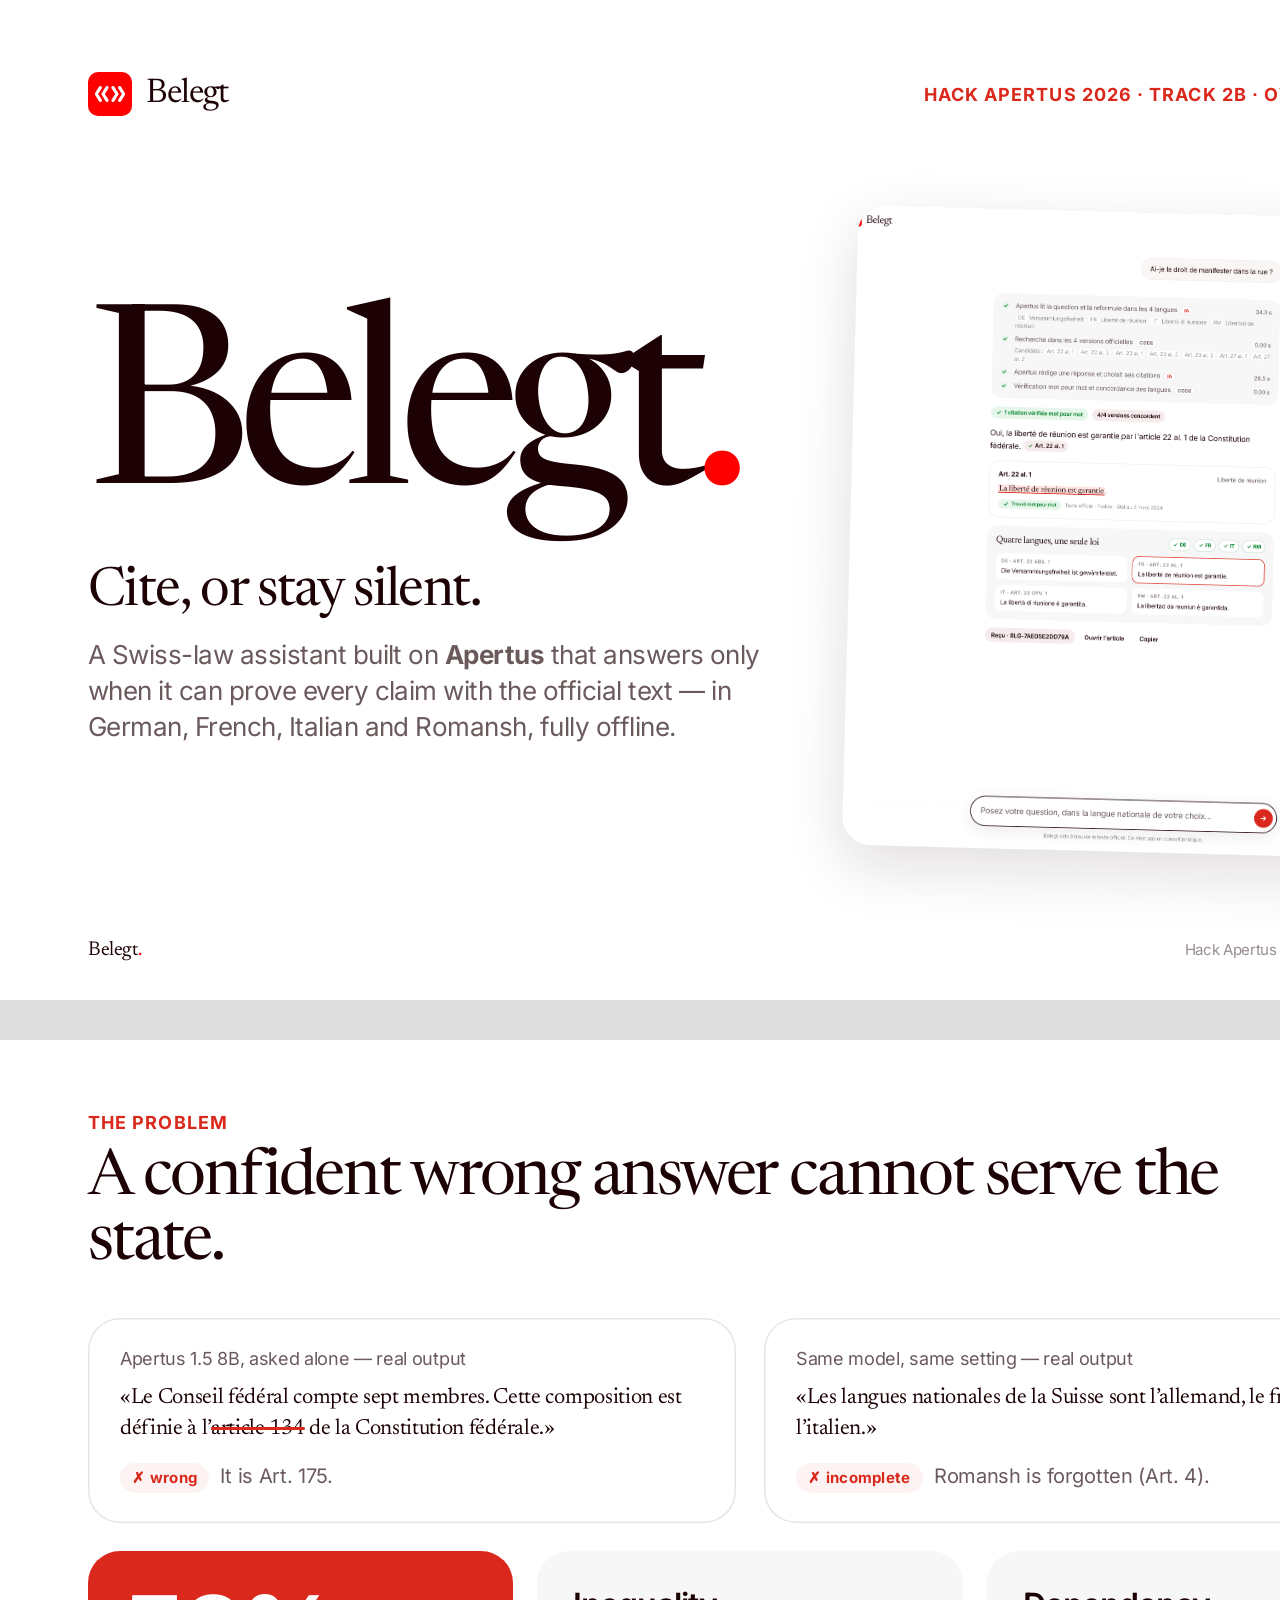
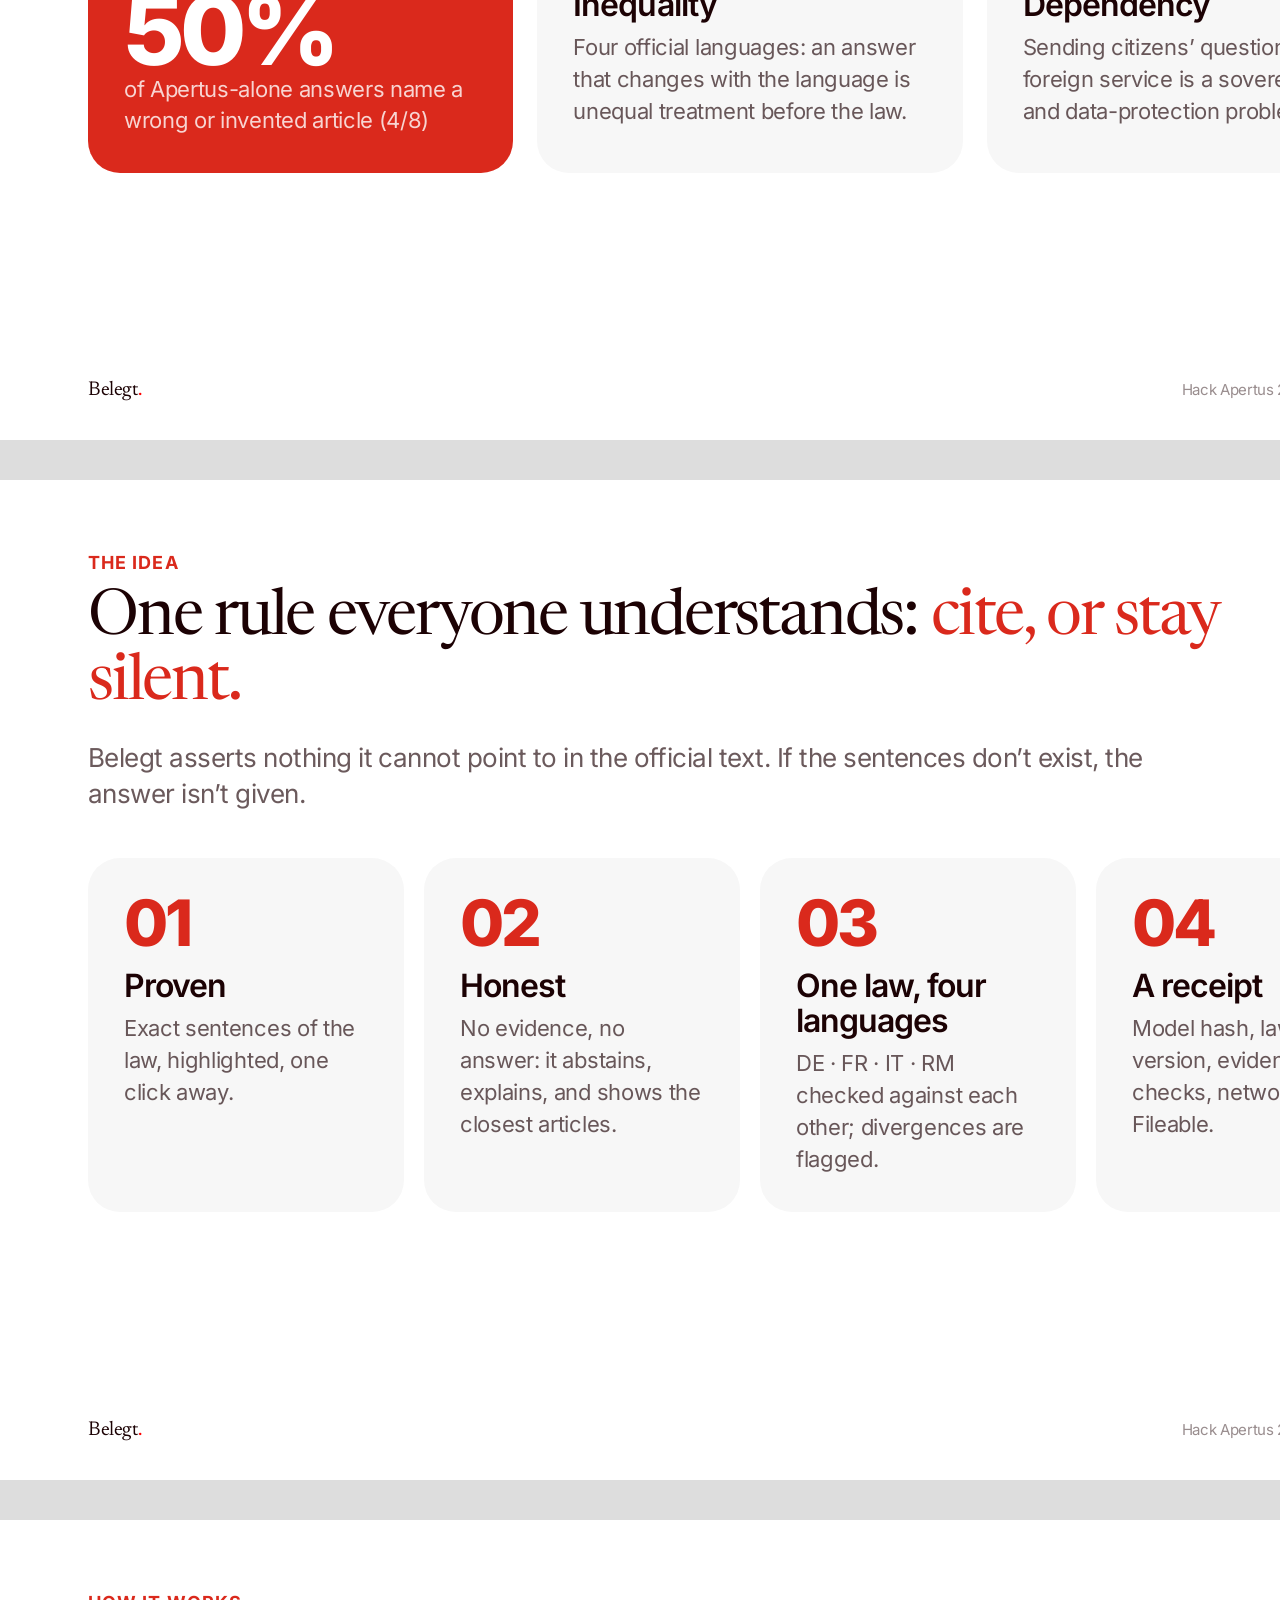
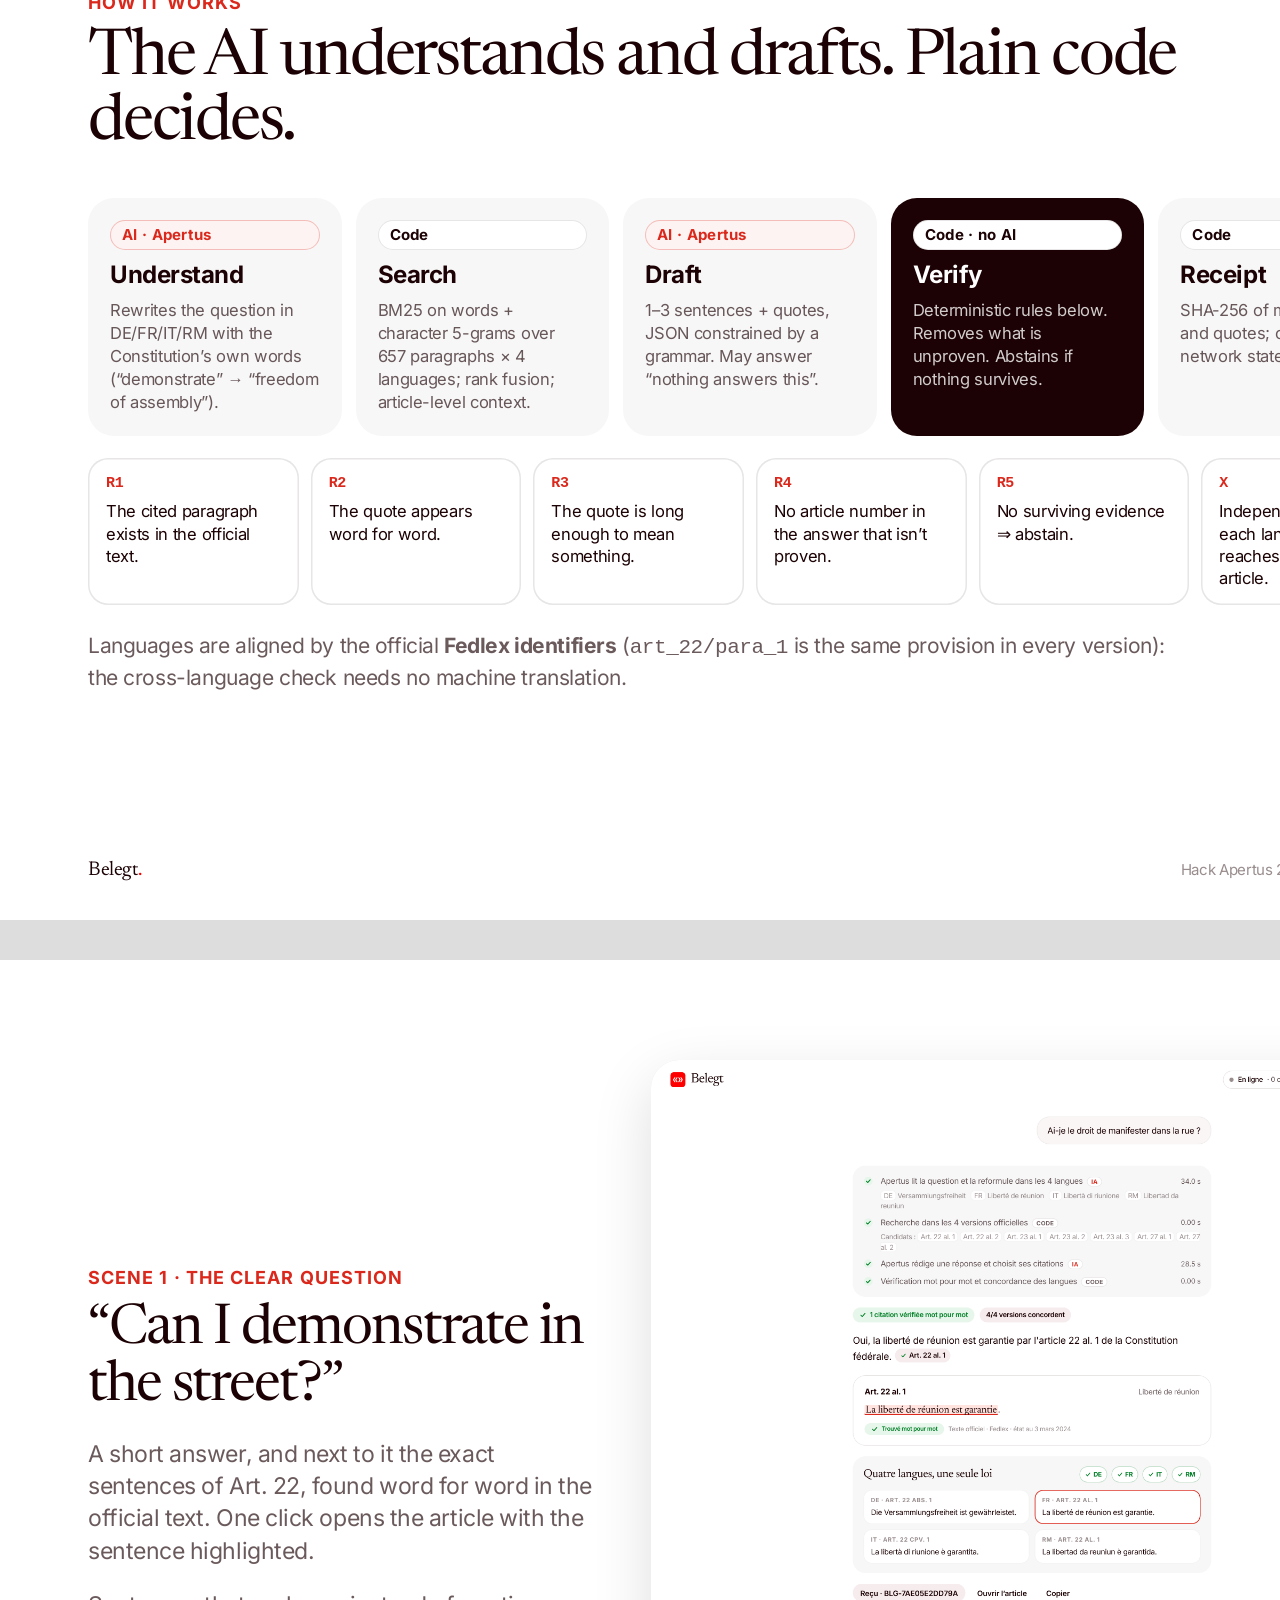
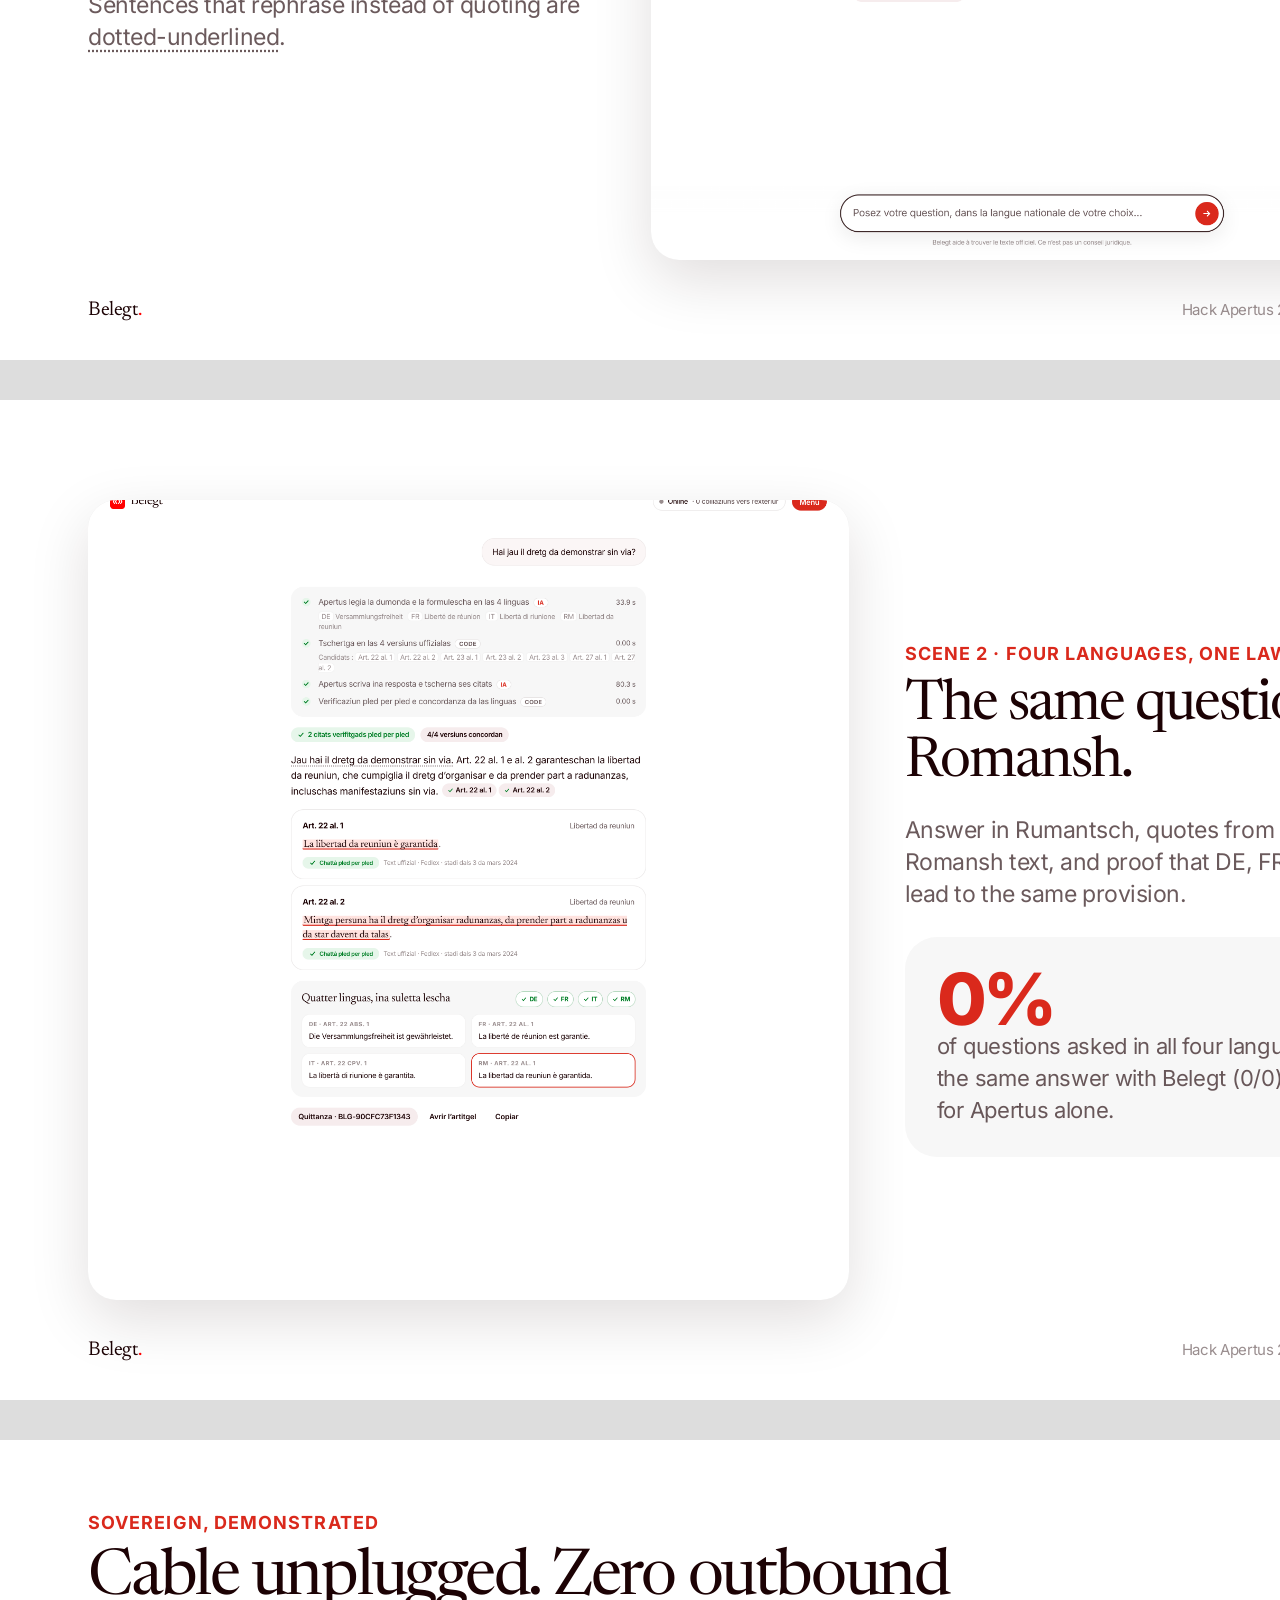
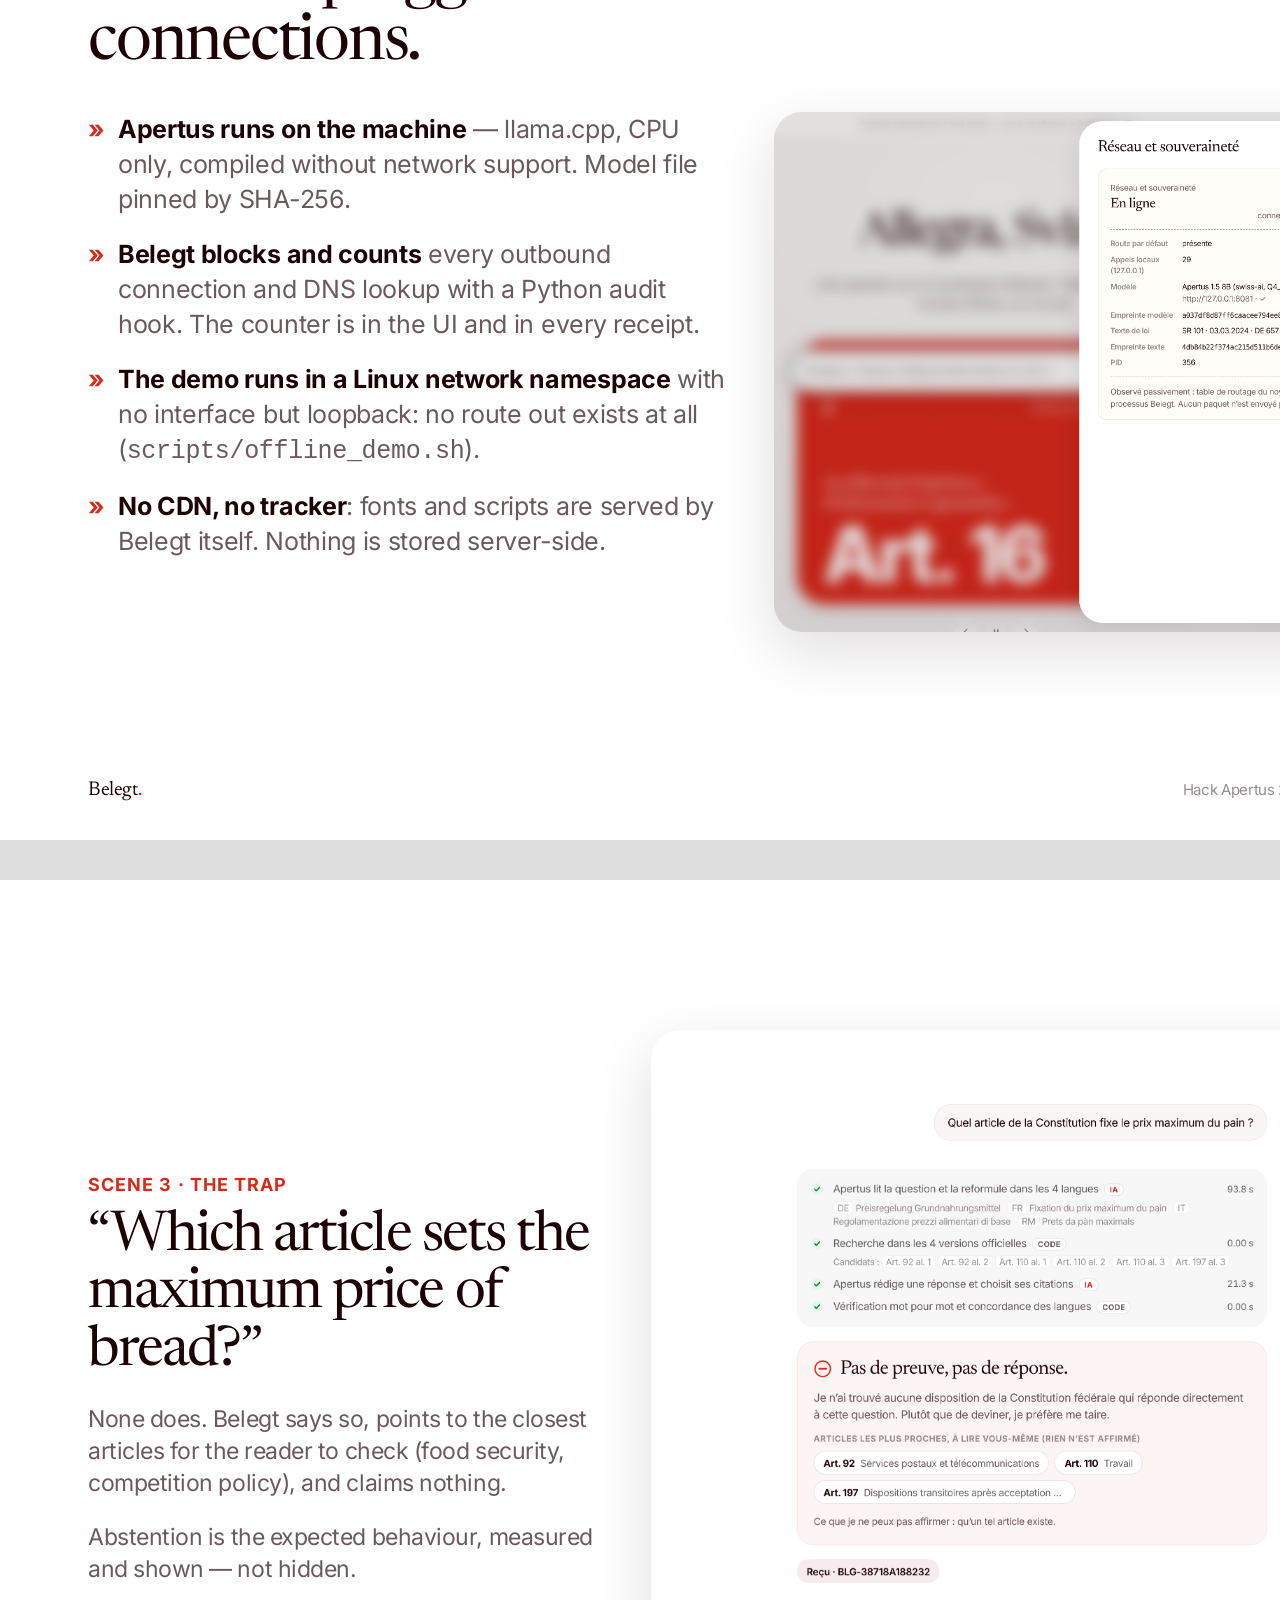
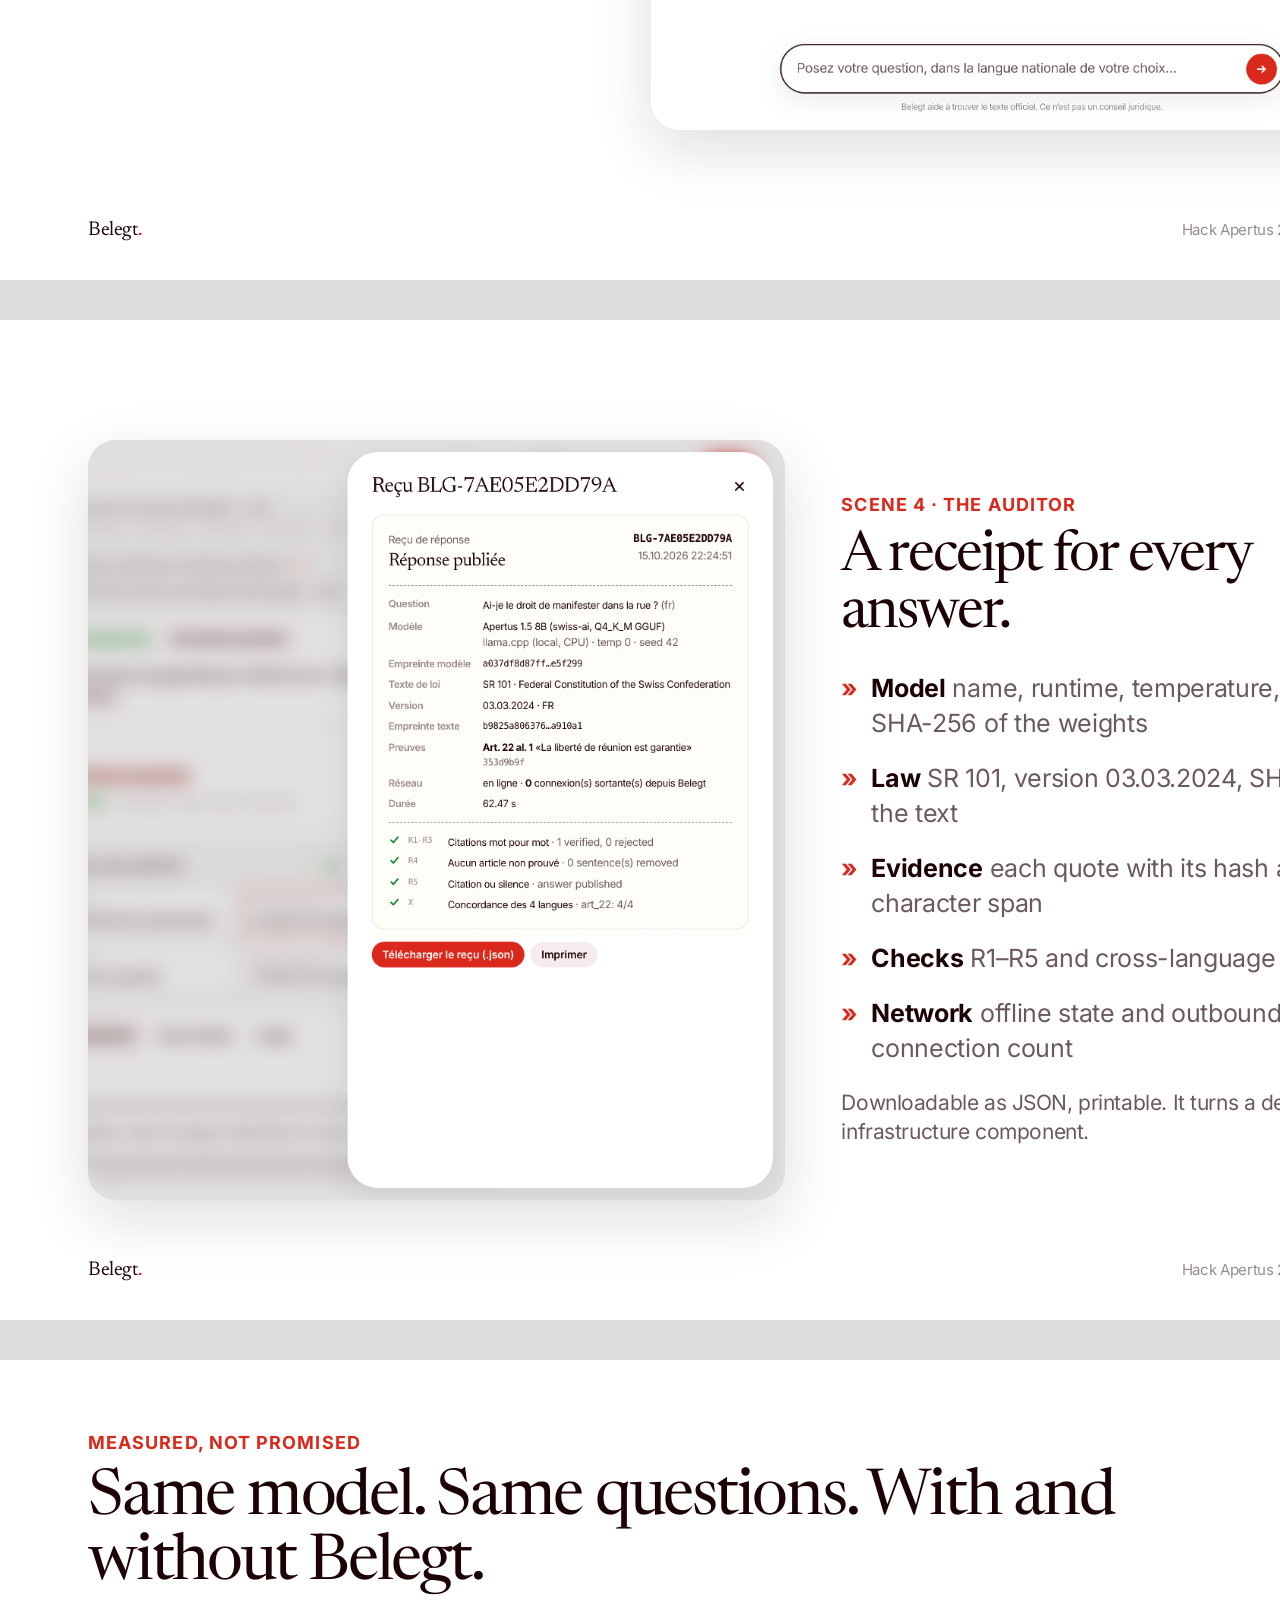
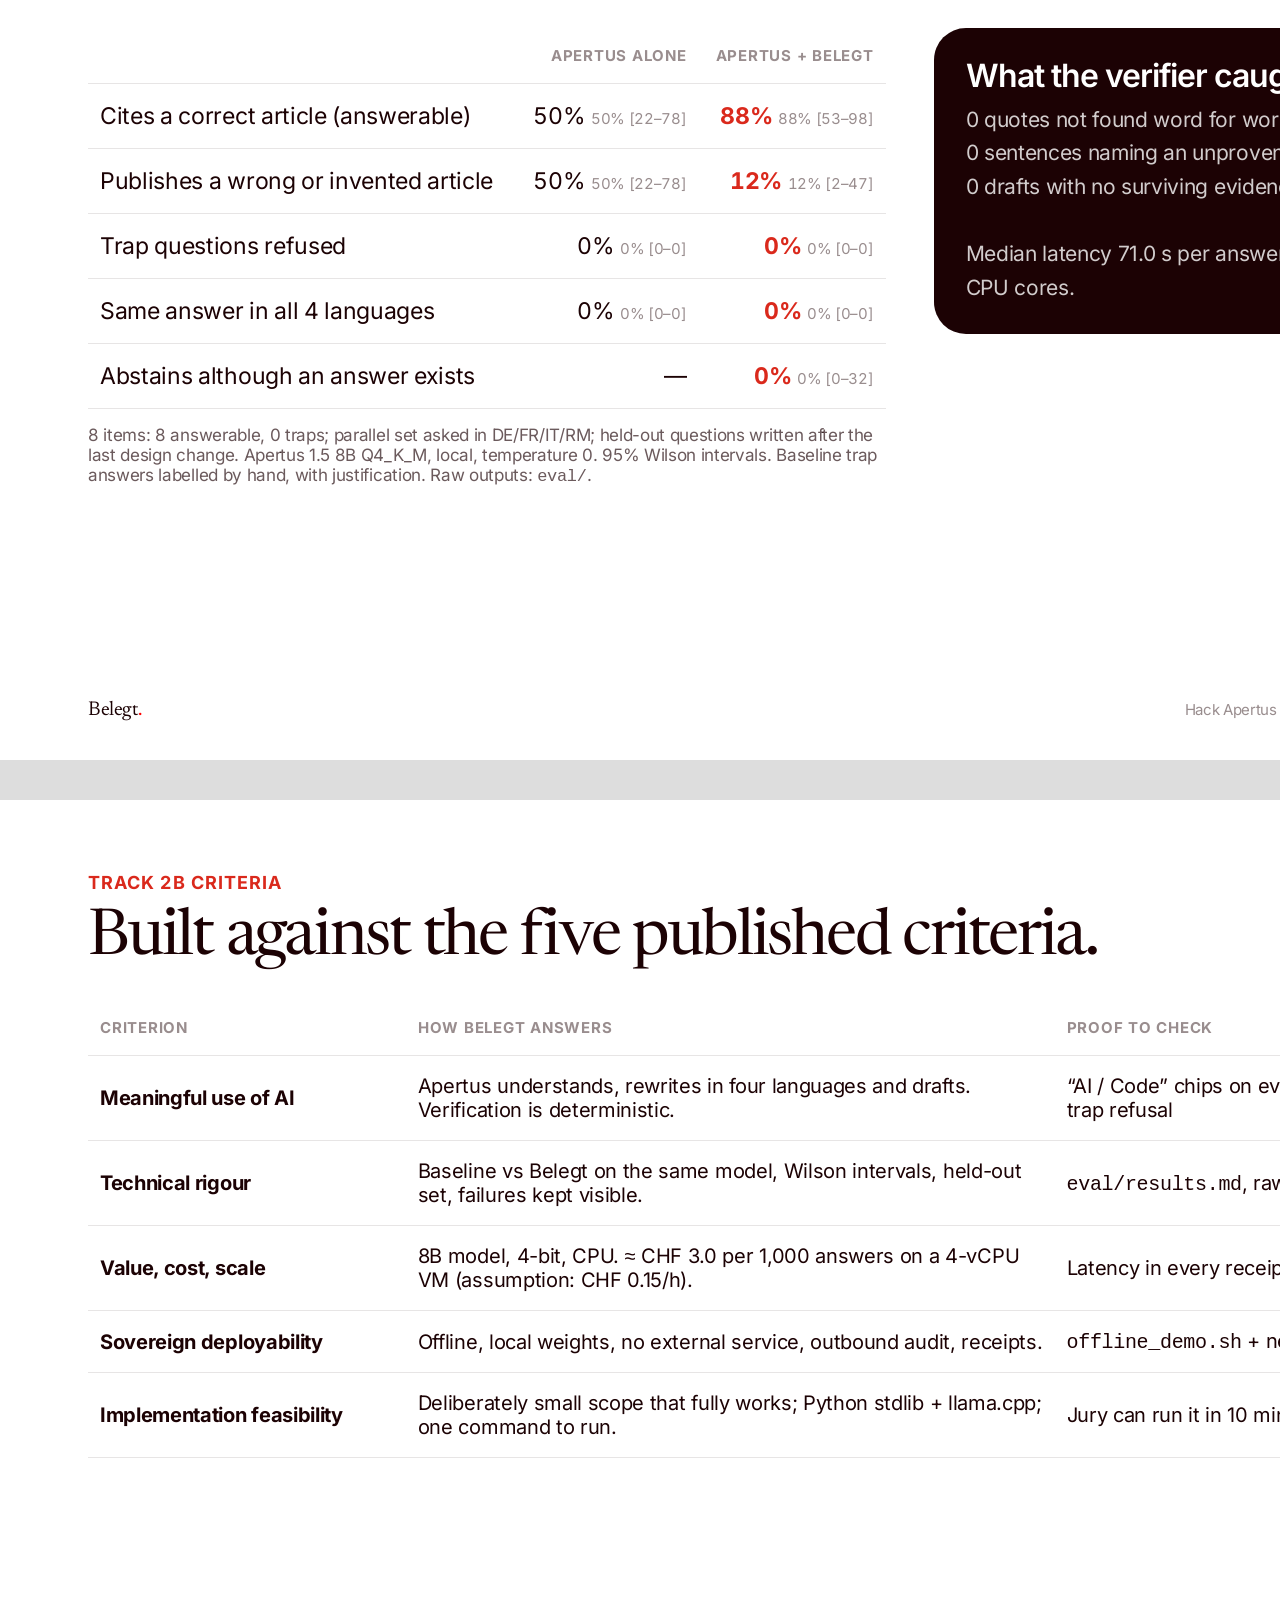
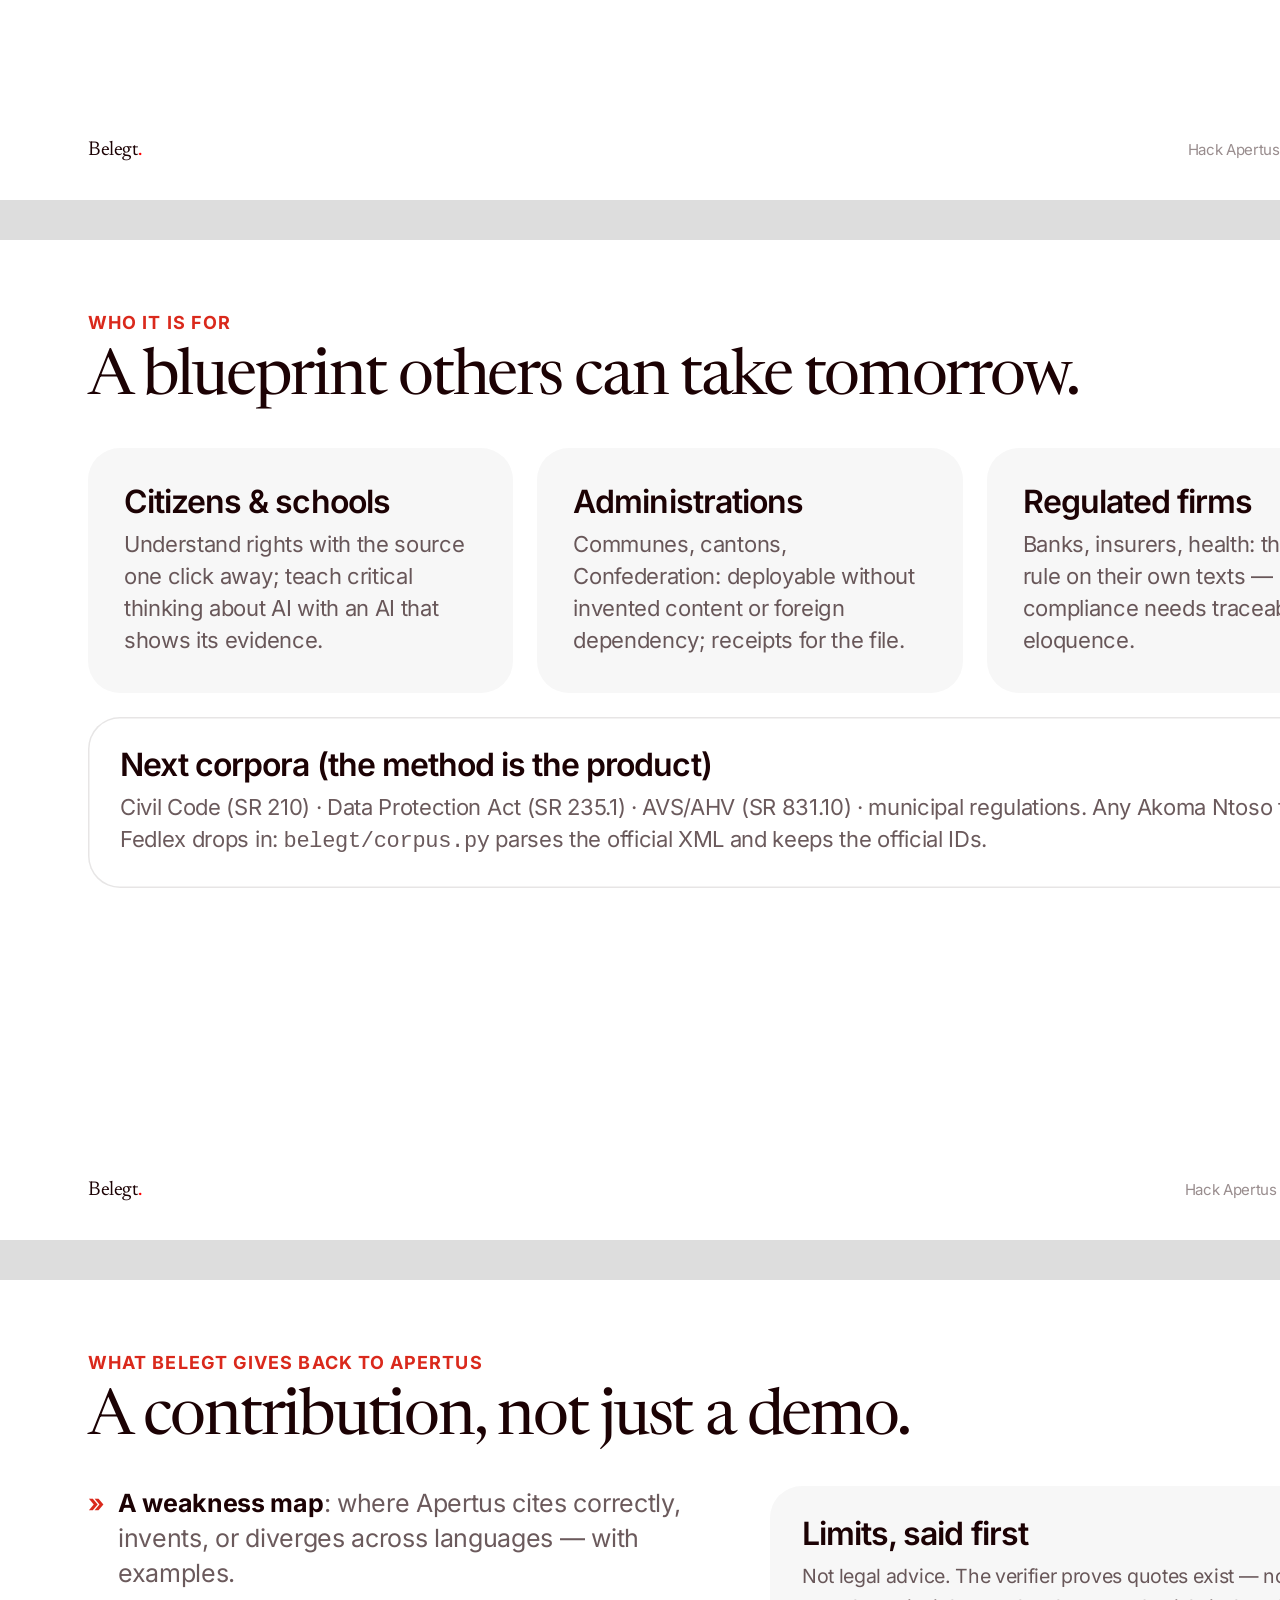
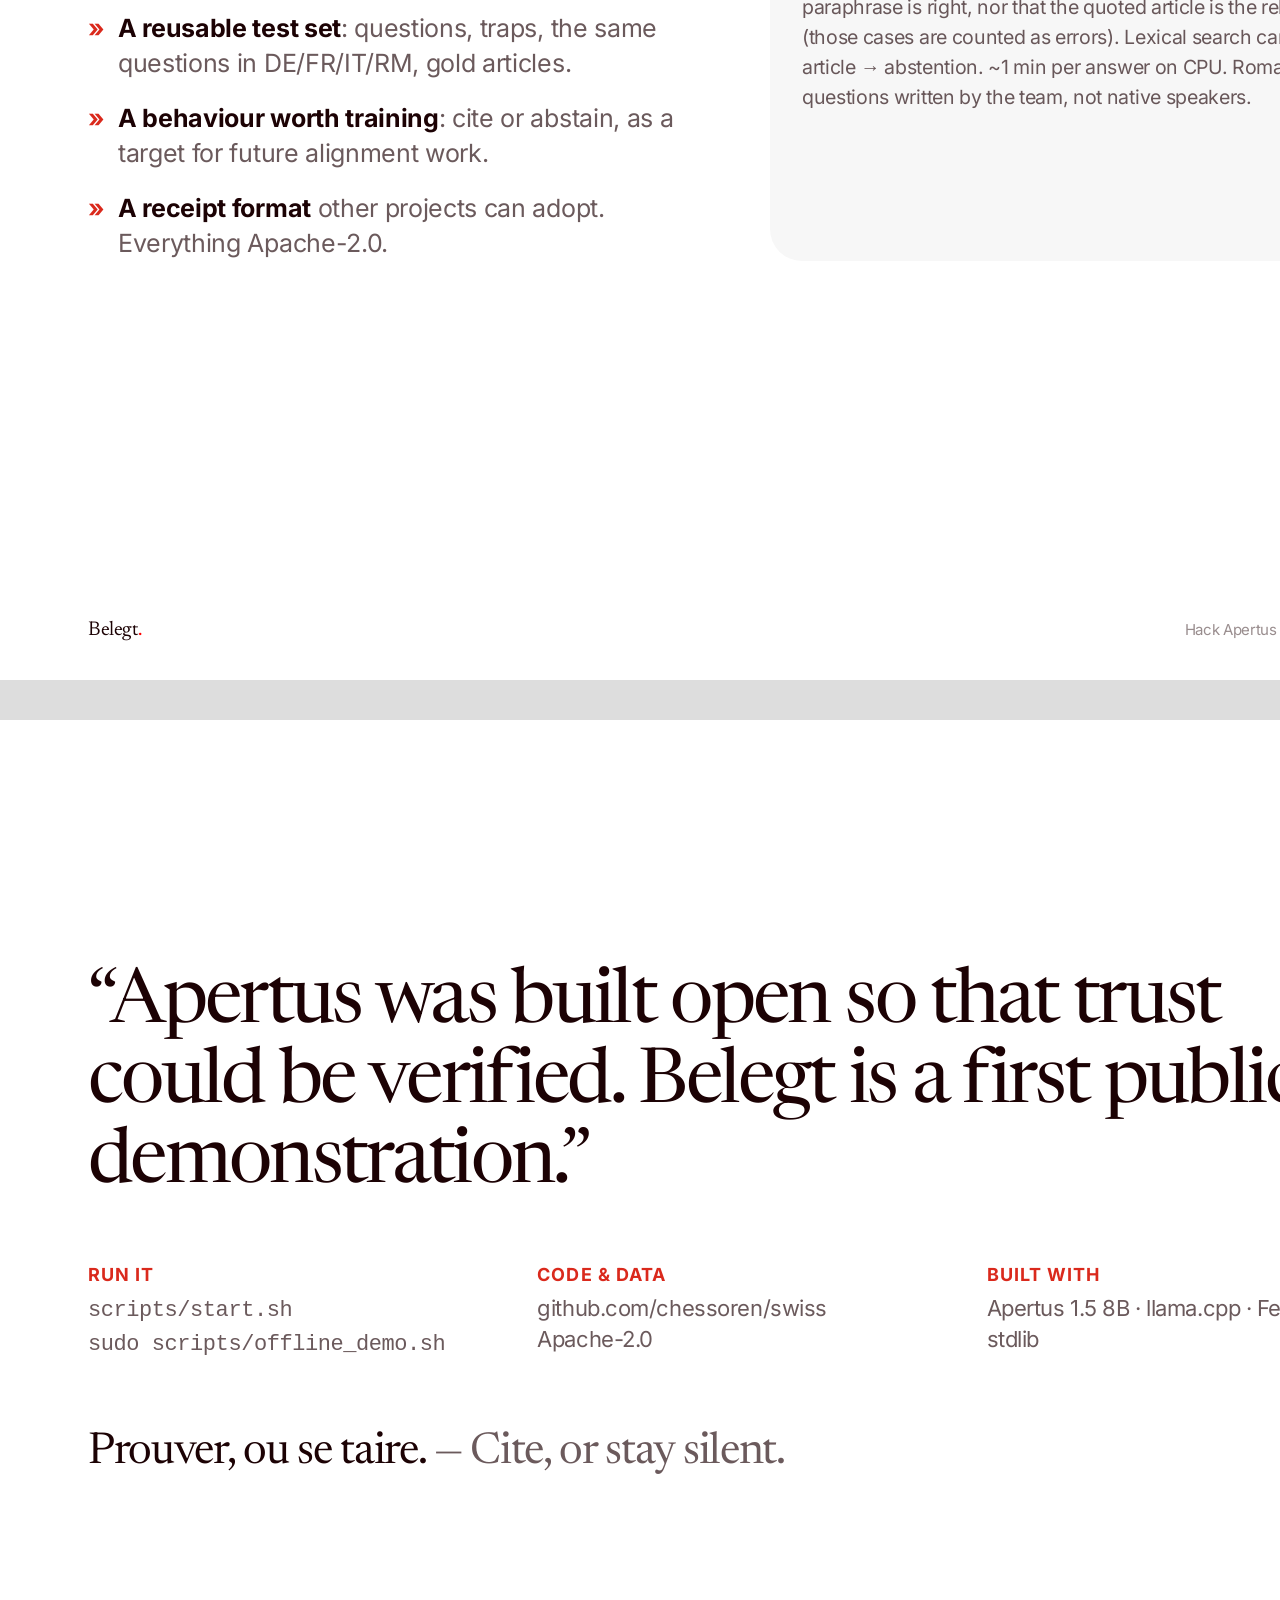
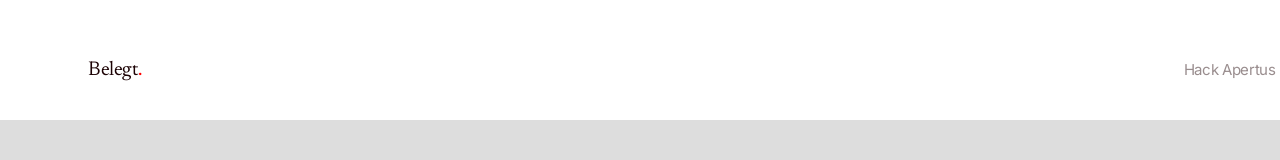
==== docs/deck/deck.html @ 994a4703 "Deck (3:2), submission PDF, Devpost kit and French essay templates, video composer, IT pages, print " ====
<!doctype html><html lang="en"><head><meta charset="utf-8"><title>Belegt — deck</title>
<link rel="stylesheet" href="deck.css"></head><body><section class="slide " id="s1">
<div style="display:flex;justify-content:space-between;align-items:center"><span class="brand"><span class="mark"><svg viewBox="0 0 18 18"><path d="M3.2 5.2 0.8 9l2.4 3.8M7.2 5.2 4.8 9l2.4 3.8M10.8 5.2 13.2 9l-2.4 3.8M14.8 5.2 17.2 9l-2.4 3.8" stroke="#fff" stroke-width="1.9" fill="none" stroke-linecap="round" stroke-linejoin="round"/></svg></span><span class="serif" style="font-size:34px">Belegt</span></span><span class="kicker">Hack Apertus 2026 · Track 2B · Own Project</span></div>
<div style="flex:1;display:grid;grid-template-columns:1.25fr 1fr;gap:60px;align-items:center;margin-top:20px">
  <div><div class="serif" style="font-size:250px;line-height:.85;letter-spacing:-.06em">Belegt<span style="color:var(--color-swiss)">.</span></div>
  <div class="serif" style="font-size:54px;margin-top:34px;letter-spacing:-.03em">Cite, or stay silent.</div>
  <p class="lead" style="margin-top:18px">A Swiss-law assistant built on <b>Apertus</b> that answers only when it can prove every claim with the official text — in German, French, Italian and Romansh, fully offline.</p></div>
  <div class="shot" style="transform:rotate(1.5deg)"><img src="../img/answer_fr.png" style="height:640px;object-fit:cover;object-position:top"></div>
</div><div class="foot"><b>Belegt<i>.</i></b><span>Hack Apertus 2026 · Track 2B · 01</span></div></section><section class="slide " id="s2">
<span class="kicker">The problem</span>
<h2>A confident wrong answer cannot serve the state.</h2>
<div class="grid2" style="margin-top:40px">
  <div class="card line"><div class="muted" style="font-size:18px">Apertus 1.5 8B, asked alone — real output</div>
    <p class="quote" style="margin:14px 0 0;color:var(--color-text-primary)">«Le Conseil fédéral compte sept membres. Cette composition est définie à l’<s>article 134</s> de la Constitution fédérale.»</p>
    <p style="margin-top:16px;font-size:20px"><span class="chip bad">✗ wrong</span>&nbsp; It is Art. 175.</p></div>
  <div class="card line"><div class="muted" style="font-size:18px">Same model, same setting — real output</div>
    <p class="quote" style="margin:14px 0 0;color:var(--color-text-primary)">«Les langues nationales de la Suisse sont l’allemand, le français et l’italien.»</p>
    <p style="margin-top:16px;font-size:20px"><span class="chip bad">✗ incomplete</span>&nbsp; Romansh is forgotten (Art. 4).</p></div>
</div>
<div class="grid3" style="margin-top:28px">
  <div class="card red"><div class="big" style="font-size:96px">50%</div><p>of Apertus-alone answers name a wrong or invented article (4/8)</p></div>
  <div class="card"><h3>Inequality</h3><p>Four official languages: an answer that changes with the language is unequal treatment before the law.</p></div>
  <div class="card"><h3>Dependency</h3><p>Sending citizens’ questions to a foreign service is a sovereignty and data-protection problem first.</p></div>
</div><div class="foot"><b>Belegt<i>.</i></b><span>Hack Apertus 2026 · Track 2B · 02</span></div></section><section class="slide " id="s3">
<span class="kicker">The idea</span>
<h2>One rule everyone understands: <span style="color:var(--color-red-600)">cite, or stay silent.</span></h2>
<p class="lead">Belegt asserts nothing it cannot point to in the official text. If the sentences don’t exist, the answer isn’t given.</p>
<div class="grid4" style="margin-top:46px">
  <div class="card"><div class="big" style="font-size:64px;color:var(--color-red-600)">01</div><h3 style="margin-top:16px">Proven</h3><p>Exact sentences of the law, highlighted, one click away.</p></div>
  <div class="card"><div class="big" style="font-size:64px;color:var(--color-red-600)">02</div><h3 style="margin-top:16px">Honest</h3><p>No evidence, no answer: it abstains, explains, and shows the closest articles.</p></div>
  <div class="card"><div class="big" style="font-size:64px;color:var(--color-red-600)">03</div><h3 style="margin-top:16px">One law, four languages</h3><p>DE · FR · IT · RM checked against each other; divergences are flagged.</p></div>
  <div class="card"><div class="big" style="font-size:64px;color:var(--color-red-600)">04</div><h3 style="margin-top:16px">A receipt</h3><p>Model hash, law version, evidence, checks, network state. Fileable.</p></div>
</div><div class="foot"><b>Belegt<i>.</i></b><span>Hack Apertus 2026 · Track 2B · 03</span></div></section><section class="slide " id="s4">
<span class="kicker">How it works</span>
<h2>The AI understands and drafts. Plain code decides.</h2>
<div class="flow" style="margin-top:40px">
  <div class="step"><span class="chip ai">AI · Apertus</span><h4>Understand</h4><p>Rewrites the question in DE/FR/IT/RM with the Constitution’s own words (“demonstrate” → “freedom of assembly”).</p></div>
  <div class="step"><span class="chip code">Code</span><h4>Search</h4><p>BM25 on words + character 5-grams over 657 paragraphs × 4 languages; rank fusion; article-level context.</p></div>
  <div class="step"><span class="chip ai">AI · Apertus</span><h4>Draft</h4><p>1–3 sentences + quotes, JSON constrained by a grammar. May answer “nothing answers this”.</p></div>
  <div class="step v"><span class="chip code">Code · no AI</span><h4>Verify</h4><p>Deterministic rules below. Removes what is unproven. Abstains if nothing survives.</p></div>
  <div class="step"><span class="chip code">Code</span><h4>Receipt</h4><p>SHA-256 of model, law text and quotes; checks; network state; duration.</p></div>
</div>
<div class="rules">
  <div class="rule"><b>R1</b>The cited paragraph exists in the official text.</div>
  <div class="rule"><b>R2</b>The quote appears word for word.</div>
  <div class="rule"><b>R3</b>The quote is long enough to mean something.</div>
  <div class="rule"><b>R4</b>No article number in the answer that isn’t proven.</div>
  <div class="rule"><b>R5</b>No surviving evidence ⇒ abstain.</div>
  <div class="rule"><b>X</b>Independent search in each language reaches the same article.</div>
</div>
<p class="lead" style="font-size:21px;margin-top:26px">Languages are aligned by the official <b>Fedlex identifiers</b> (<code>art_22/para_1</code> is the same provision in every version): the cross-language check needs no machine translation.</p><div class="foot"><b>Belegt<i>.</i></b><span>Hack Apertus 2026 · Track 2B · 04</span></div></section><section class="slide " id="s5">
<div class="grid2" style="grid-template-columns:.8fr 1.2fr;gap:56px;flex:1;align-items:center">
  <div><span class="kicker">Scene 1 · the clear question</span><h2 style="font-size:56px">“Can I demonstrate in the street?”</h2>
  <p class="lead" style="font-size:23px">A short answer, and next to it the exact sentences of Art. 22, found word for word in the official text. One click opens the article with the sentence highlighted.</p>
  <p class="lead" style="font-size:23px">Sentences that rephrase instead of quoting are <span style="text-decoration:underline dotted;text-underline-offset:5px">dotted-underlined</span>.</p></div>
  <div class="shot"><img src="../img/answer_fr.png" style="height:800px;object-fit:cover;object-position:top"></div>
</div><div class="foot"><b>Belegt<i>.</i></b><span>Hack Apertus 2026 · Track 2B · 05</span></div></section><section class="slide " id="s6">
<div class="grid2" style="grid-template-columns:1.2fr .8fr;gap:56px;flex:1;align-items:center">
  <div class="shot"><img src="../img/answer_rm.png" style="height:800px;object-fit:cover;object-position:0 18%"></div>
  <div><span class="kicker">Scene 2 · four languages, one law</span><h2 style="font-size:56px">The same question, in Romansh.</h2>
  <p class="lead" style="font-size:23px">Answer in Rumantsch, quotes from the official Romansh text, and proof that DE, FR, IT and RM lead to the same provision.</p>
  <div class="card" style="margin-top:26px"><div class="big" style="font-size:72px;color:var(--color-red-600)">0%</div><p>of questions asked in all four languages get the same answer with Belegt (0/0), vs 0% for Apertus alone.</p></div></div>
</div><div class="foot"><b>Belegt<i>.</i></b><span>Hack Apertus 2026 · Track 2B · 06</span></div></section><section class="slide " id="s7">
<span class="kicker">Sovereign, demonstrated</span>
<h2>Cable unplugged. Zero outbound connections.</h2>
<div class="grid2" style="grid-template-columns:1fr 1fr;gap:48px;margin-top:34px;align-items:start">
  <ul class="clean">
    <li><b>Apertus runs on the machine</b> — llama.cpp, CPU only, compiled without network support. Model file pinned by SHA-256.</li>
    <li><b>Belegt blocks and counts</b> every outbound connection and DNS lookup with a Python audit hook. The counter is in the UI and in every receipt.</li>
    <li><b>The demo runs in a Linux network namespace</b> with no interface but loopback: no route out exists at all (<code>scripts/offline_demo.sh</code>).</li>
    <li><b>No CDN, no tracker</b>: fonts and scripts are served by Belegt itself. Nothing is stored server-side.</li>
  </ul>
  <div class="shot"><img src="../img/network.png" style="height:520px;object-fit:cover;object-position:right top"></div>
</div><div class="foot"><b>Belegt<i>.</i></b><span>Hack Apertus 2026 · Track 2B · 07</span></div></section><section class="slide " id="s8">
<div class="grid2" style="grid-template-columns:.8fr 1.2fr;gap:56px;flex:1;align-items:center">
  <div><span class="kicker">Scene 3 · the trap</span><h2 style="font-size:56px">“Which article sets the maximum price of bread?”</h2>
  <p class="lead" style="font-size:23px">None does. Belegt says so, points to the closest articles for the reader to check (food security, competition policy), and claims nothing.</p>
  <p class="lead" style="font-size:23px">Abstention is the expected behaviour, measured and shown — not hidden.</p></div>
  <div class="shot"><img src="../img/refusal.png" style="height:700px;object-fit:cover;object-position:top"></div>
</div><div class="foot"><b>Belegt<i>.</i></b><span>Hack Apertus 2026 · Track 2B · 08</span></div></section><section class="slide " id="s9">
<div class="grid2" style="grid-template-columns:1.1fr .9fr;gap:56px;flex:1;align-items:center">
  <div class="shot"><img src="../img/receipt.png" style="height:760px;object-fit:cover;object-position:right top"></div>
  <div><span class="kicker">Scene 4 · the auditor</span><h2 style="font-size:56px">A receipt for every answer.</h2>
  <ul class="clean" style="margin-top:28px">
    <li><b>Model</b> name, runtime, temperature, seed, SHA-256 of the weights</li>
    <li><b>Law</b> SR 101, version 03.03.2024, SHA-256 of the text</li>
    <li><b>Evidence</b> each quote with its hash and character span</li>
    <li><b>Checks</b> R1–R5 and cross-language agreement</li>
    <li><b>Network</b> offline state and outbound-connection count</li></ul>
  <p class="lead" style="font-size:21px">Downloadable as JSON, printable. It turns a demo into an infrastructure component.</p></div>
</div><div class="foot"><b>Belegt<i>.</i></b><span>Hack Apertus 2026 · Track 2B · 09</span></div></section><section class="slide " id="s10">
<span class="kicker">Measured, not promised</span>
<h2>Same model. Same questions. With and without Belegt.</h2>
<div class="grid2" style="grid-template-columns:1.25fr .75fr;gap:48px;margin-top:30px;align-items:start">
  <div><table><thead><tr><th></th><th style="text-align:right">Apertus alone</th><th style="text-align:right">Apertus + Belegt</th></tr></thead><tbody><tr><td>Cites a correct article (answerable)</td><td class='n'>50% <span class='ci'>50% [22–78]</span></td><td class='n'><b>88%</b> <span class='ci'>88% [53–98]</span></td></tr><tr><td>Publishes a wrong or invented article</td><td class='n'>50% <span class='ci'>50% [22–78]</span></td><td class='n'><b>12%</b> <span class='ci'>12% [2–47]</span></td></tr><tr><td>Trap questions refused</td><td class='n'>0% <span class='ci'>0% [0–0]</span></td><td class='n'><b>0%</b> <span class='ci'>0% [0–0]</span></td></tr><tr><td>Same answer in all 4 languages</td><td class='n'>0% <span class='ci'>0% [0–0]</span></td><td class='n'><b>0%</b> <span class='ci'>0% [0–0]</span></td></tr>
  <tr><td>Abstains although an answer exists</td><td class='n'>—</td><td class='n'><b>0%</b> <span class='ci'>0% [0–32]</span></td></tr></tbody></table>
  <p class="muted" style="font-size:17px;margin-top:16px">8 items: 8 answerable, 0 traps; parallel set asked in DE/FR/IT/RM; held-out questions written after the last design change. Apertus 1.5 8B Q4_K_M, local, temperature 0. 95% Wilson intervals. Baseline trap answers labelled by hand, with justification. Raw outputs: <code>eval/</code>.</p></div>
  <div class="card ink"><h3>What the verifier caught</h3><p style="font-size:21px;line-height:1.6">0 quotes not found word for word<br>0 sentences naming an unproven article<br>0 drafts with no surviving evidence<br><br>Median latency 71.0 s per answer on 4 CPU cores.</p></div>
</div><div class="foot"><b>Belegt<i>.</i></b><span>Hack Apertus 2026 · Track 2B · 10</span></div></section><section class="slide " id="s11">
<span class="kicker">Track 2B criteria</span>
<h2>Built against the five published criteria.</h2>
<table style="margin-top:28px;font-size:20px"><thead><tr><th style="width:24%">Criterion</th><th>How Belegt answers</th><th style="width:27%">Proof to check</th></tr></thead><tbody>
<tr><td><b>Meaningful use of AI</b></td><td>Apertus understands, rewrites in four languages and drafts. Verification is deterministic.</td><td>“AI / Code” chips on every step; trap refusal</td></tr>
<tr><td><b>Technical rigour</b></td><td>Baseline vs Belegt on the same model, Wilson intervals, held-out set, failures kept visible.</td><td><code>eval/results.md</code>, raw runs</td></tr>
<tr><td><b>Value, cost, scale</b></td><td>8B model, 4-bit, CPU. ≈ CHF 3.0 per 1,000 answers on a 4-vCPU VM (assumption: CHF 0.15/h).</td><td>Latency in every receipt</td></tr>
<tr><td><b>Sovereign deployability</b></td><td>Offline, local weights, no external service, outbound audit, receipts.</td><td><code>offline_demo.sh</code> + network panel</td></tr>
<tr><td><b>Implementation feasibility</b></td><td>Deliberately small scope that fully works; Python stdlib + llama.cpp; one command to run.</td><td>Jury can run it in 10 minutes</td></tr>
</tbody></table><div class="foot"><b>Belegt<i>.</i></b><span>Hack Apertus 2026 · Track 2B · 11</span></div></section><section class="slide " id="s12">
<span class="kicker">Who it is for</span>
<h2>A blueprint others can take tomorrow.</h2>
<div class="grid3" style="margin-top:36px">
  <div class="card"><h3>Citizens & schools</h3><p>Understand rights with the source one click away; teach critical thinking about AI with an AI that shows its evidence.</p></div>
  <div class="card"><h3>Administrations</h3><p>Communes, cantons, Confederation: deployable without invented content or foreign dependency; receipts for the file.</p></div>
  <div class="card"><h3>Regulated firms</h3><p>Banks, insurers, health: the same rule on their own texts — compliance needs traceability, not eloquence.</p></div>
</div>
<div class="card line" style="margin-top:24px"><h3>Next corpora (the method is the product)</h3><p>Civil Code (SR 210) · Data Protection Act (SR 235.1) · AVS/AHV (SR 831.10) · municipal regulations. Any Akoma Ntoso text from Fedlex drops in: <code>belegt/corpus.py</code> parses the official XML and keeps the official IDs.</p></div><div class="foot"><b>Belegt<i>.</i></b><span>Hack Apertus 2026 · Track 2B · 12</span></div></section><section class="slide " id="s13">
<span class="kicker">What Belegt gives back to Apertus</span>
<h2>A contribution, not just a demo.</h2>
<div class="grid2" style="margin-top:34px;gap:40px">
  <ul class="clean">
    <li><b>A weakness map</b>: where Apertus cites correctly, invents, or diverges across languages — with examples.</li>
    <li><b>A reusable test set</b>: questions, traps, the same questions in DE/FR/IT/RM, gold articles.</li>
    <li><b>A behaviour worth training</b>: cite or abstain, as a target for future alignment work.</li>
    <li><b>A receipt format</b> other projects can adopt. Everything Apache-2.0.</li>
  </ul>
  <div class="card"><h3>Limits, said first</h3><p style="font-size:19.5px;line-height:1.55">Not legal advice. The verifier proves quotes exist — not that the paraphrase is right, nor that the quoted article is the relevant one (those cases are counted as errors). Lexical search can miss the article → abstention. ~1 min per answer on CPU. Romansh test questions written by the team, not native speakers.</p></div>
</div><div class="foot"><b>Belegt<i>.</i></b><span>Hack Apertus 2026 · Track 2B · 13</span></div></section><section class="slide " id="s14">
<div style="flex:1;display:flex;flex-direction:column;justify-content:center">
  <div class="serif" style="font-size:76px;line-height:1.05;max-width:1250px;letter-spacing:-.035em">“Apertus was built open so that trust could be verified. Belegt is a first public demonstration.”</div>
  <div class="grid3" style="margin-top:60px">
    <div><div class="kicker">Run it</div><p class="lead" style="font-size:22px;margin-top:8px"><code>scripts/start.sh</code><br><code>sudo scripts/offline_demo.sh</code></p></div>
    <div><div class="kicker">Code & data</div><p class="lead" style="font-size:22px;margin-top:8px">github.com/chessoren/swiss<br>Apache-2.0</p></div>
    <div><div class="kicker">Built with</div><p class="lead" style="font-size:22px;margin-top:8px">Apertus 1.5 8B · llama.cpp · Fedlex · Python stdlib</p></div>
  </div>
  <div class="serif" style="font-size:44px;margin-top:70px">Prouver, ou se taire. <span class="muted">— Cite, or stay silent.</span></div>
</div><div class="foot"><b>Belegt<i>.</i></b><span>Hack Apertus 2026 · Track 2B · 14</span></div></section></body></html>
---- docs/deck/deck.css ----
@import url(../../web/tokens.css);
* { box-sizing: border-box; }
html, body { margin: 0; background: #ddd; }
body { font-family: var(--font-body); color: var(--color-text-primary); letter-spacing: var(--tracking-body); -webkit-font-smoothing: antialiased; }
.slide { width: 1500px; height: 1000px; background: #fff; position: relative; overflow: hidden; margin: 0 auto 40px; padding: 72px 88px; display: flex; flex-direction: column; }
.serif { font-family: var(--font-display); font-weight: 400; letter-spacing: -.03em; }
.kicker { font-size: 18px; font-weight: 700; letter-spacing: .06em; text-transform: uppercase; color: var(--color-red-600); }
h1 { margin: 0; font-family: var(--font-display); font-weight: 400; font-size: 84px; line-height: .98; letter-spacing: -.035em; }
h2 { margin: 14px 0 0; font-family: var(--font-display); font-weight: 400; font-size: 64px; line-height: 1.02; letter-spacing: -.035em; max-width: 1200px; }
.lead { font-size: 26px; line-height: 1.4; color: var(--color-text-secondary); max-width: 1100px; margin: 22px 0 0; letter-spacing: -.02em; }
.foot { position: absolute; left: 88px; right: 88px; bottom: 40px; display: flex; justify-content: space-between; font-size: 15px; color: var(--color-text-tertiary); }
.foot b { color: var(--color-text-primary); font-family: var(--font-display); font-size: 20px; font-weight: 400; letter-spacing: -.02em; }
.foot b i { color: var(--color-swiss); font-style: normal; }
.brand { display: inline-flex; align-items: center; gap: 14px; }
.mark { width: 44px; height: 44px; border-radius: 10px; background: var(--color-swiss); display: grid; place-items: center; }
.mark svg { width: 30px; height: 30px; }
.grid2 { display: grid; grid-template-columns: 1fr 1fr; gap: 28px; }
.grid3 { display: grid; grid-template-columns: repeat(3, 1fr); gap: 24px; }
.grid4 { display: grid; grid-template-columns: repeat(4, 1fr); gap: 20px; }
.card { border-radius: 32px; background: var(--color-surface-muted); padding: 30px 32px; }
.card.line { background: #fff; box-shadow: inset 0 0 0 1.5px var(--color-border-tertiary); }
.card.red { background: var(--color-red-600); color: #fff; }
.card.ink { background: var(--color-red-900); color: #fff; }
.card h3 { margin: 0 0 10px; font-size: 30px; font-weight: 600; letter-spacing: -.03em; line-height: 1.1; }
.card p { margin: 0; font-size: 20px; line-height: 1.45; color: var(--color-text-secondary); }
.card.red p, .card.ink p { color: #ffffffcc; }
.big { font-family: var(--font-sans-display); font-weight: 800; letter-spacing: -.05em; line-height: .9; }
.muted { color: var(--color-text-secondary); }
.chip { display: inline-flex; align-items: center; height: 30px; padding: 0 12px; border-radius: 999px; font-size: 15px; font-weight: 700; letter-spacing: .02em; }
.chip.ai { background: var(--color-red-50); color: var(--color-red-600); box-shadow: inset 0 0 0 1px #da291c44; }
.chip.code { background: #fff; color: var(--color-text-primary); box-shadow: inset 0 0 0 1px var(--color-border-tertiary); }
.chip.ok { background: var(--color-verified-surface); color: var(--color-verified); }
.chip.bad { background: var(--color-red-50); color: var(--color-red-600); }
.shot { border-radius: 28px; overflow: hidden; box-shadow: 0 20px 60px #1c020422, inset 0 0 0 1px var(--color-border-tertiary); background: #fff; }
.shot img { display: block; width: 100%; }
table { width: 100%; border-collapse: collapse; font-size: 21px; }
th, td { text-align: left; padding: 14px 10px; border-bottom: 1px solid var(--color-border-tertiary); }
th { font-size: 15px; letter-spacing: .05em; text-transform: uppercase; color: var(--color-text-tertiary); font-weight: 700; }
td.n { text-align: right; font-variant-numeric: tabular-nums; white-space: nowrap; }
td.n b { color: var(--color-red-600); }
.ci { font-size: 15px; color: var(--color-text-tertiary); }
.quote { font-family: var(--font-display); font-size: 26px; line-height: 1.35; letter-spacing: -.015em; }
mark { background: var(--color-highlight); box-shadow: inset 0 -3px 0 var(--color-red-600); color: inherit; padding: 0 3px; }
s { text-decoration-color: var(--color-red-600); text-decoration-thickness: 3px; }
.flow { display: grid; grid-template-columns: repeat(5, 1fr); gap: 14px; align-items: stretch; }
.step { border-radius: 26px; padding: 22px 22px; background: var(--color-surface-muted); display: flex; flex-direction: column; gap: 10px; position: relative; }
.step.v { background: var(--color-red-900); color: #fff; }
.step h4 { margin: 0; font-size: 24px; letter-spacing: -.02em; }
.step p { margin: 0; font-size: 16.5px; line-height: 1.4; color: var(--color-text-secondary); }
.step.v p { color: #ffffffcc; }
.rules { display: grid; grid-template-columns: repeat(6, 1fr); gap: 12px; margin-top: 22px; }
.rule { border-radius: 20px; background: #fff; box-shadow: inset 0 0 0 1.5px var(--color-border-tertiary); padding: 16px 18px; font-size: 16.5px; line-height: 1.35; }
.rule b { display: block; font-family: var(--font-mono); color: var(--color-red-600); font-size: 15px; margin-bottom: 6px; }
.bars { display: grid; gap: 26px; }
.barrow .lbl { display: flex; justify-content: space-between; font-size: 20px; margin-bottom: 8px; }
.bar { height: 22px; border-radius: 99px; background: var(--color-background-secondary); overflow: hidden; margin-top: 6px; }
.bar i { display: block; height: 100%; border-radius: 99px; background: var(--color-red-900-45); }
.bar.us i { background: var(--color-red-600); }
ul.clean { margin: 0; padding: 0; list-style: none; display: grid; gap: 14px; }
ul.clean li { font-size: 22px; line-height: 1.4; padding-left: 30px; position: relative; color: var(--color-text-secondary); }
ul.clean li::before { content: "»"; position: absolute; left: 0; color: var(--color-red-600); font-weight: 700; }
ul.clean li b { color: var(--color-text-primary); }
@font-face { font-family: "Newsreader"; src: url(../../web/fonts/newsreader-latin-standard-normal.woff2) format("woff2"); font-weight: 200 800; }
@font-face { font-family: "Newsreader"; src: url(../../web/fonts/newsreader-latin-standard-italic.woff2) format("woff2"); font-weight: 200 800; font-style: italic; }
@font-face { font-family: "Inter"; src: url(../../web/fonts/inter-latin-wght-normal.woff2) format("woff2"); font-weight: 100 900; }
/* density pass: fill the 3:2 frame */
.card p { font-size: 22px; }
.card h3 { font-size: 32px; }
ul.clean li { font-size: 25px; }
ul.clean { gap: 20px; }
table { font-size: 23px; }
th, td { padding: 18px 12px; }
.grid3 .card, .grid4 .card { padding: 36px 36px; }
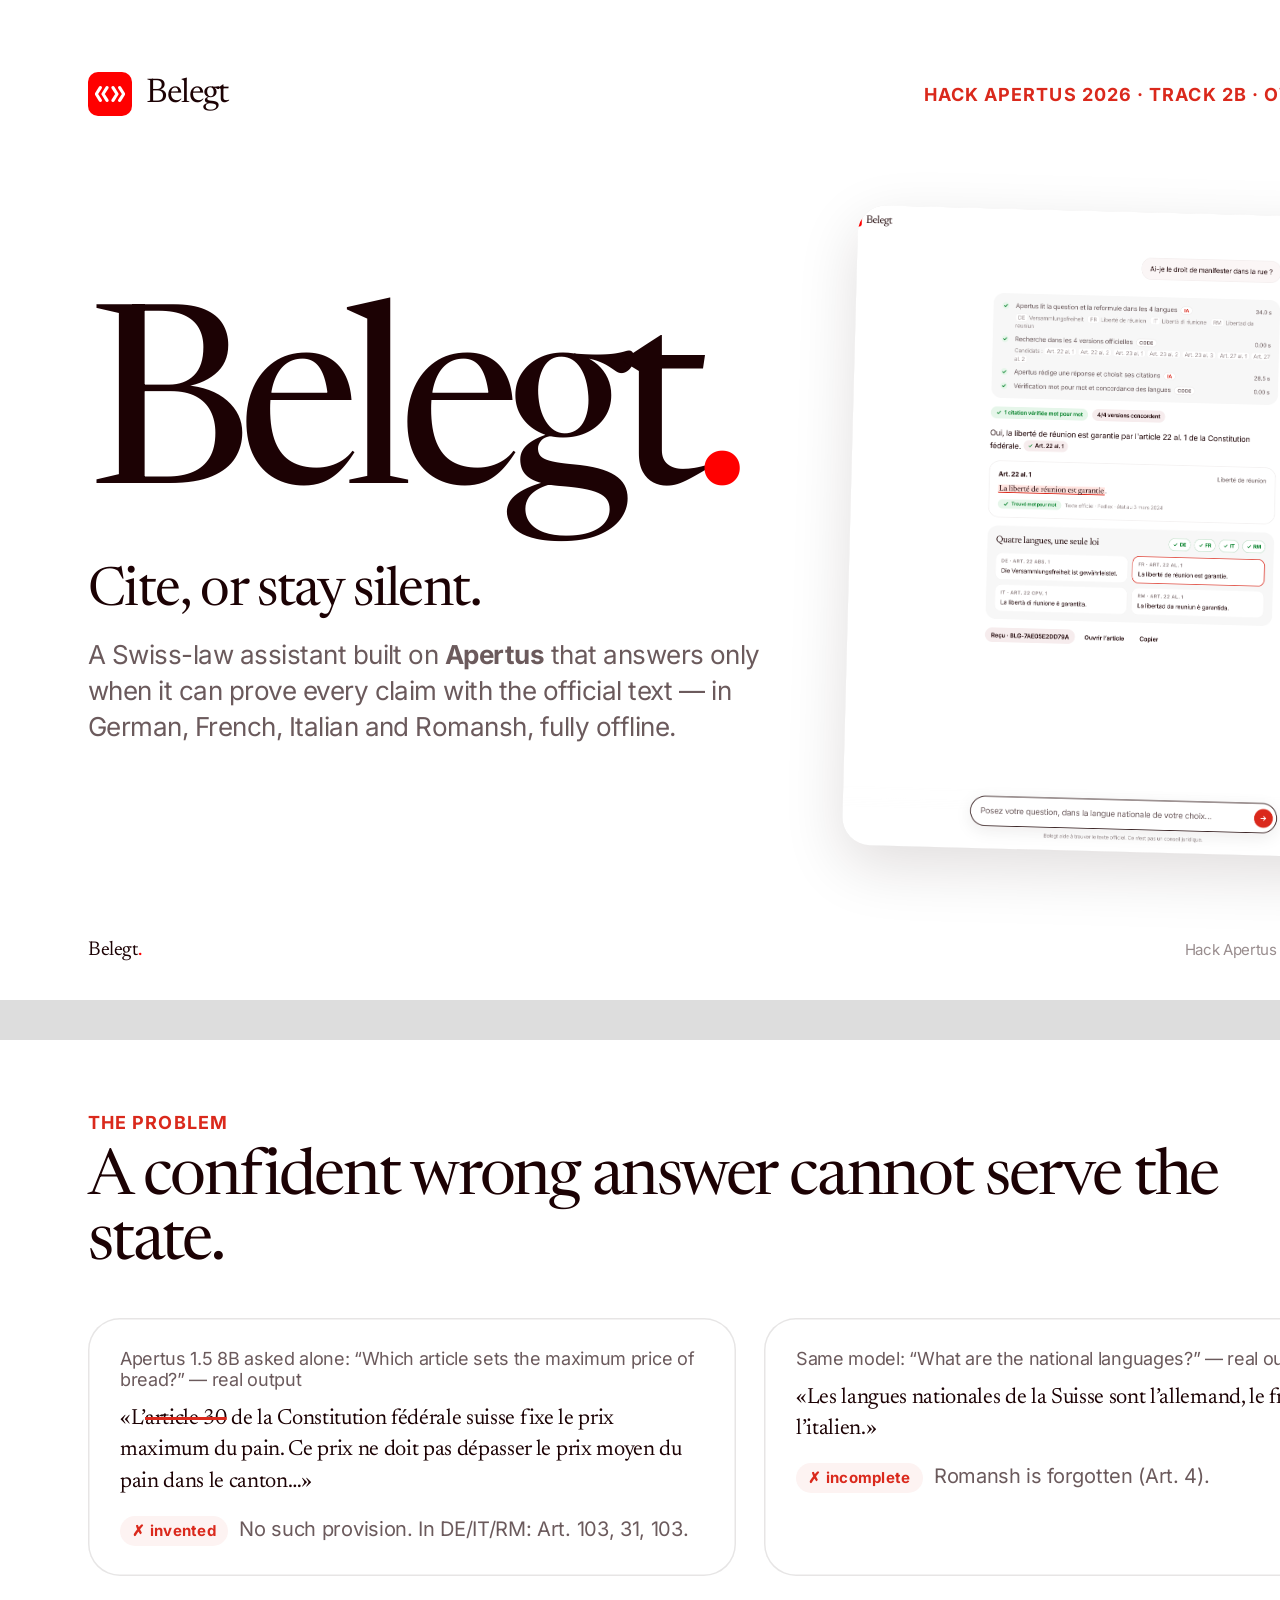
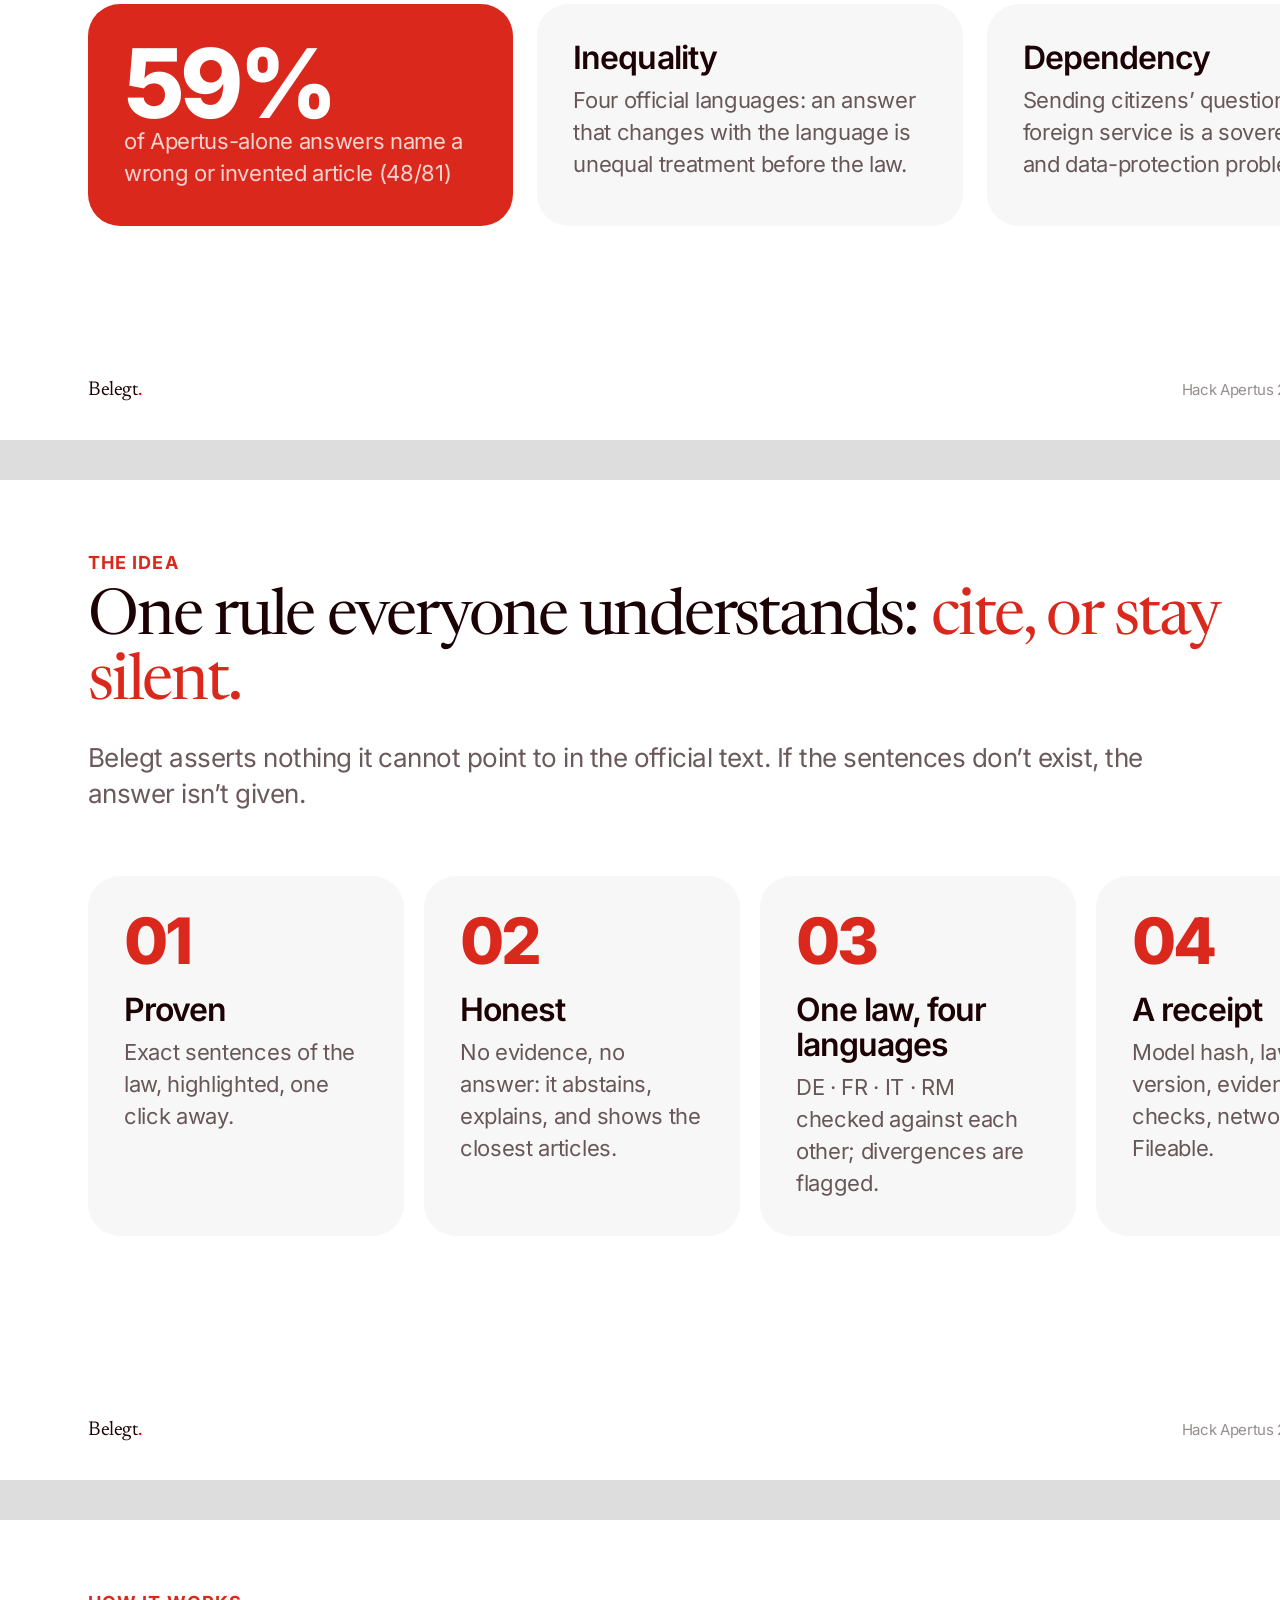
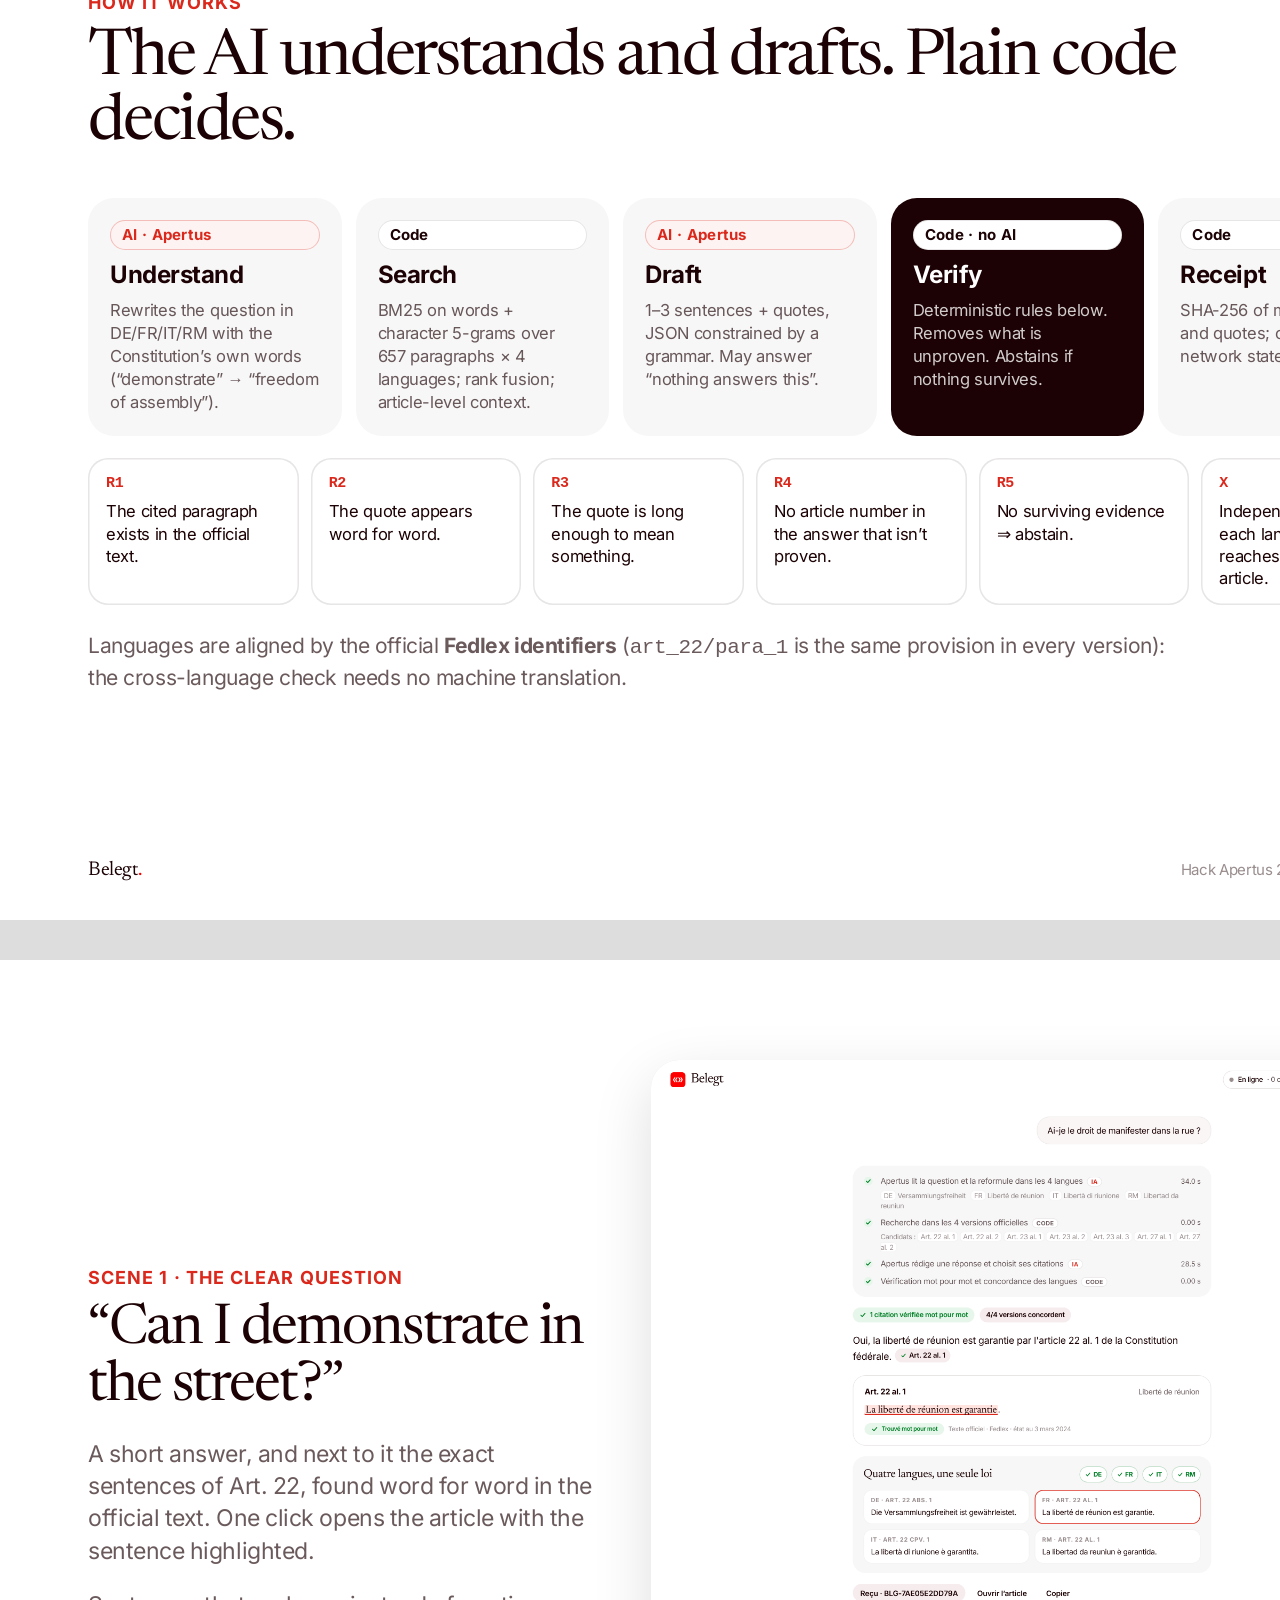
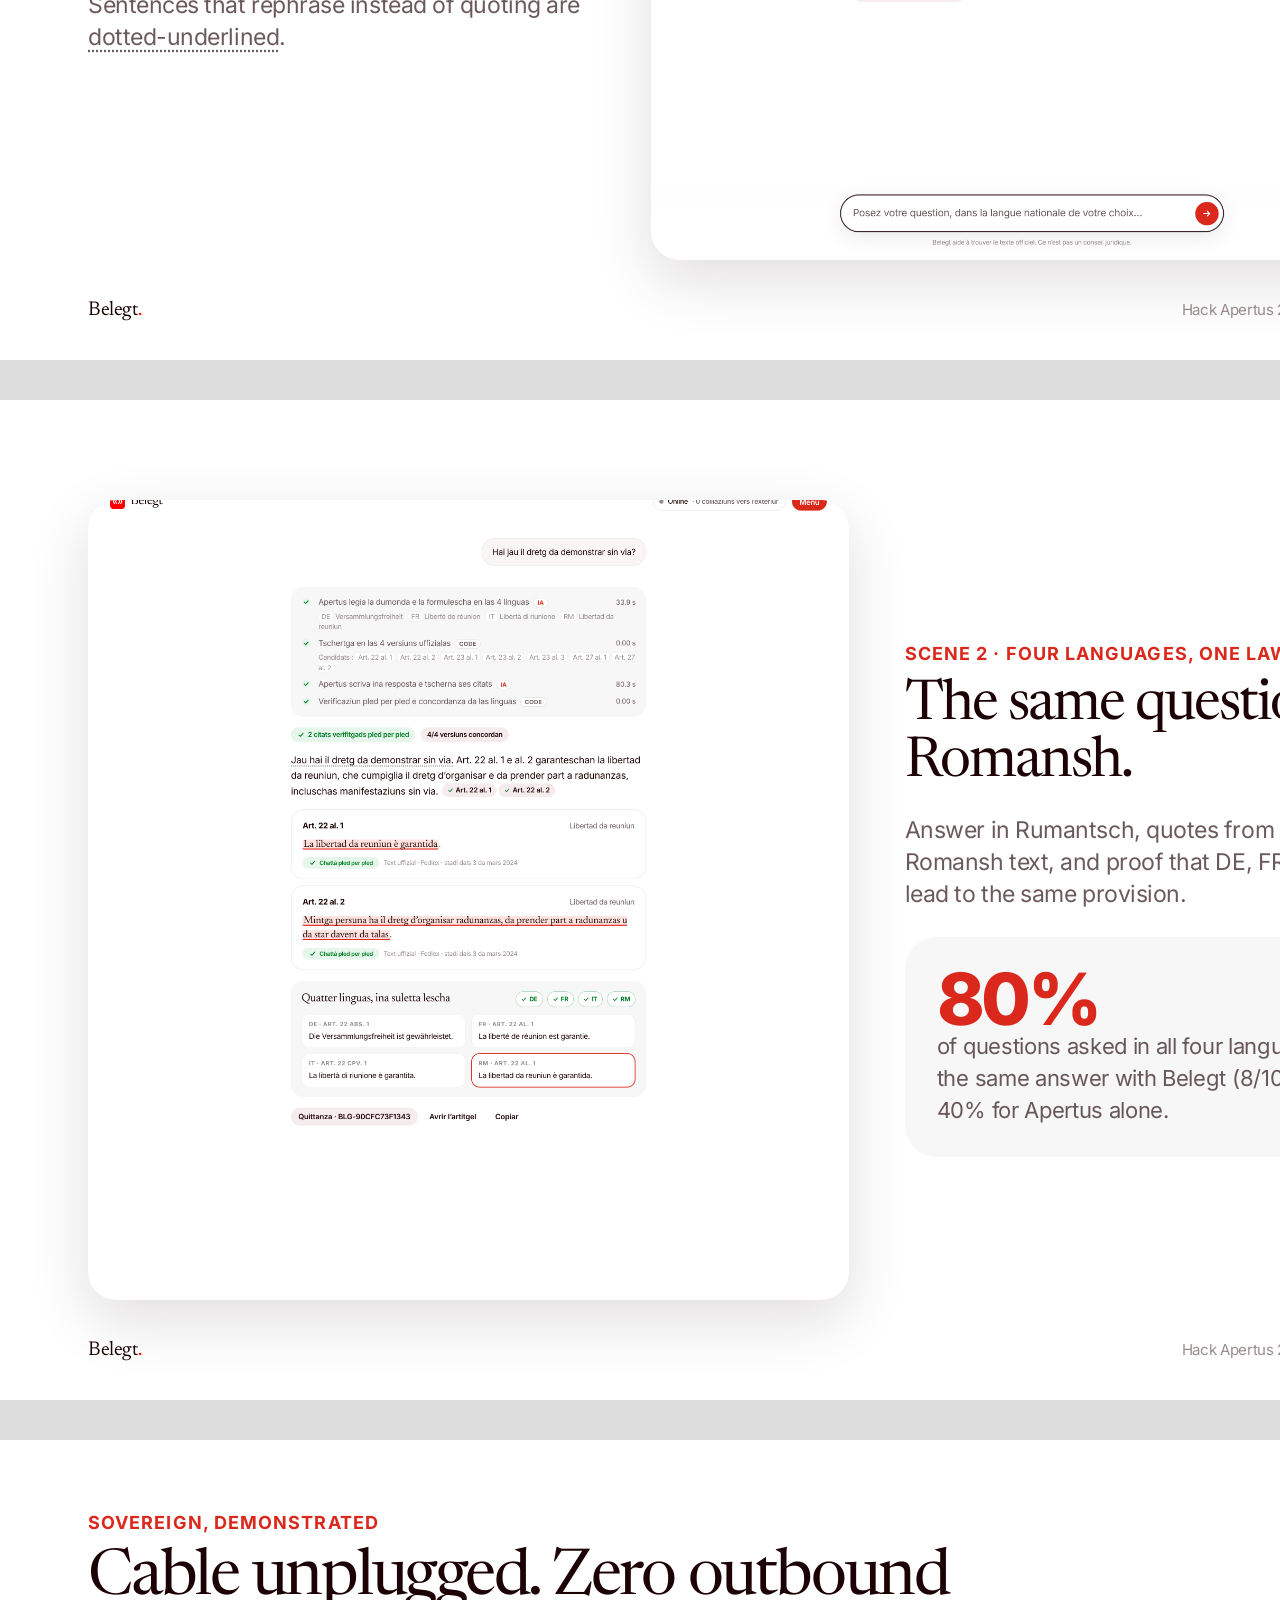
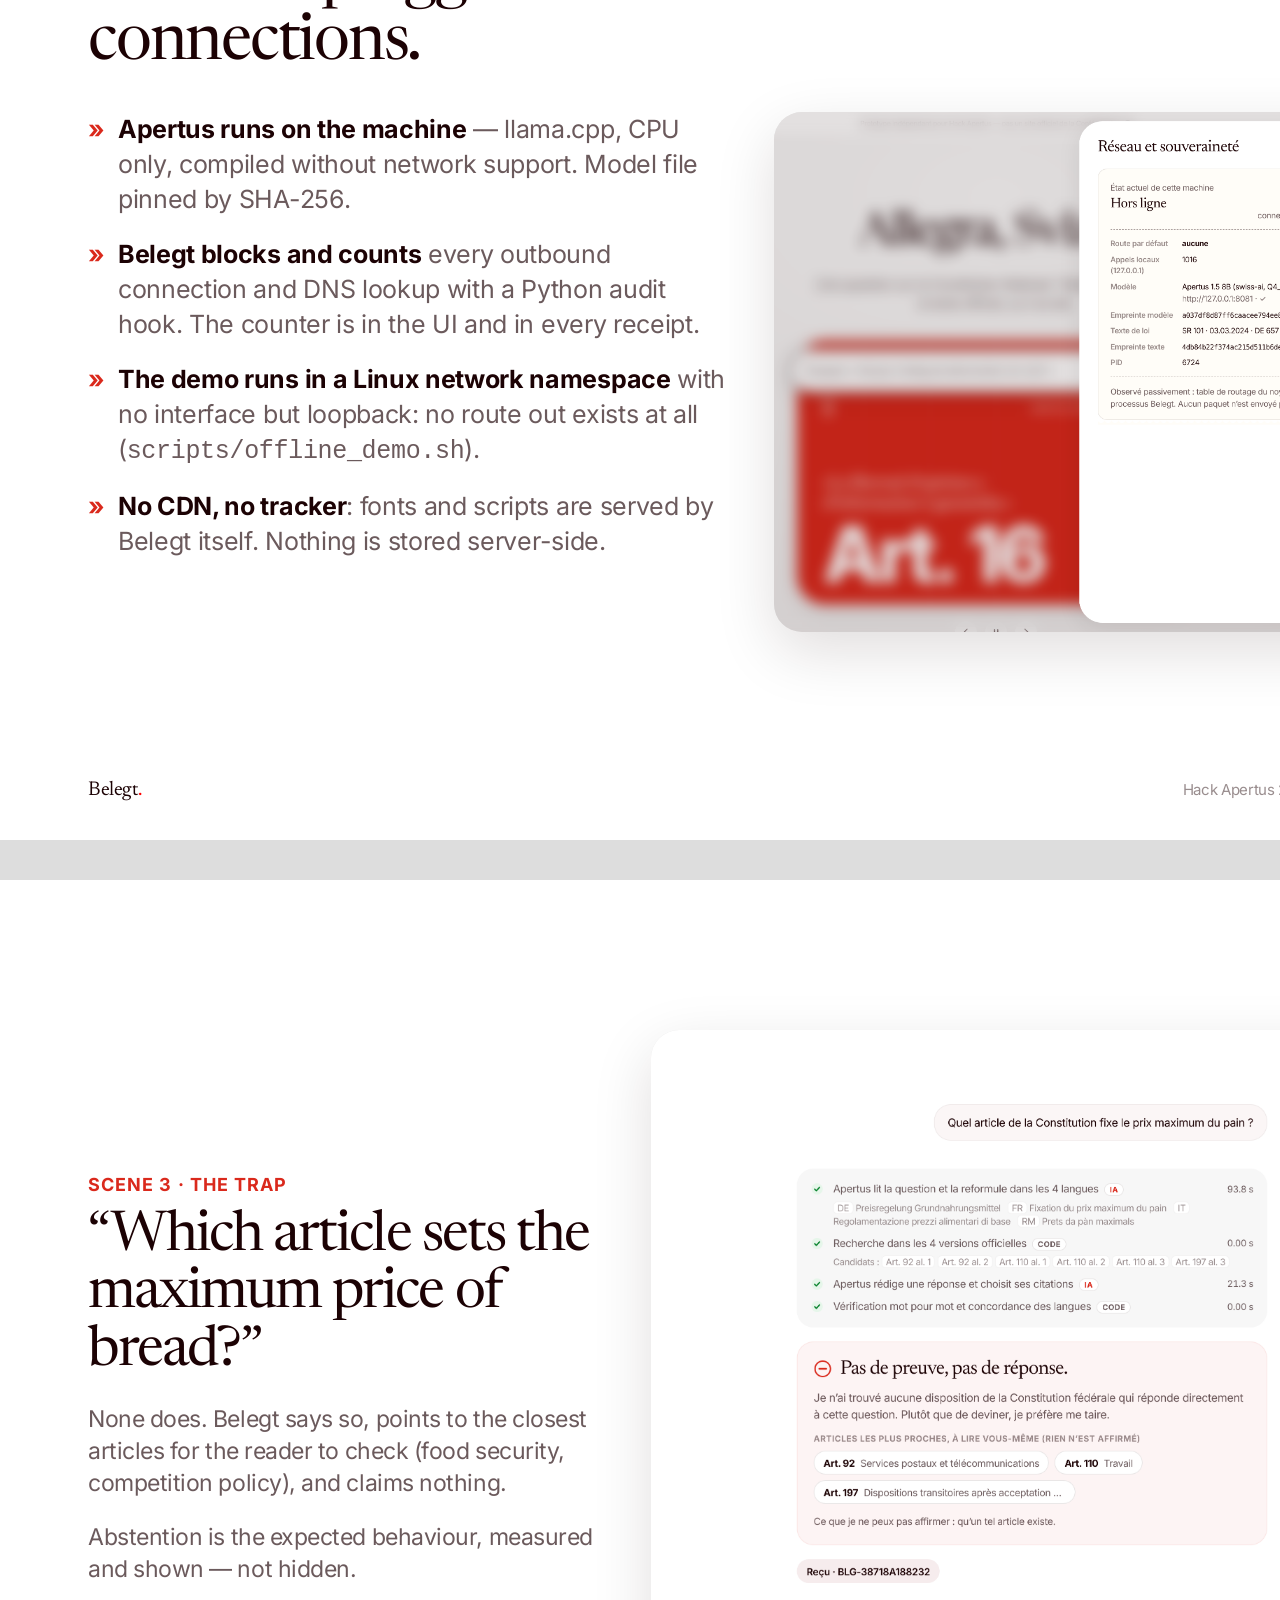
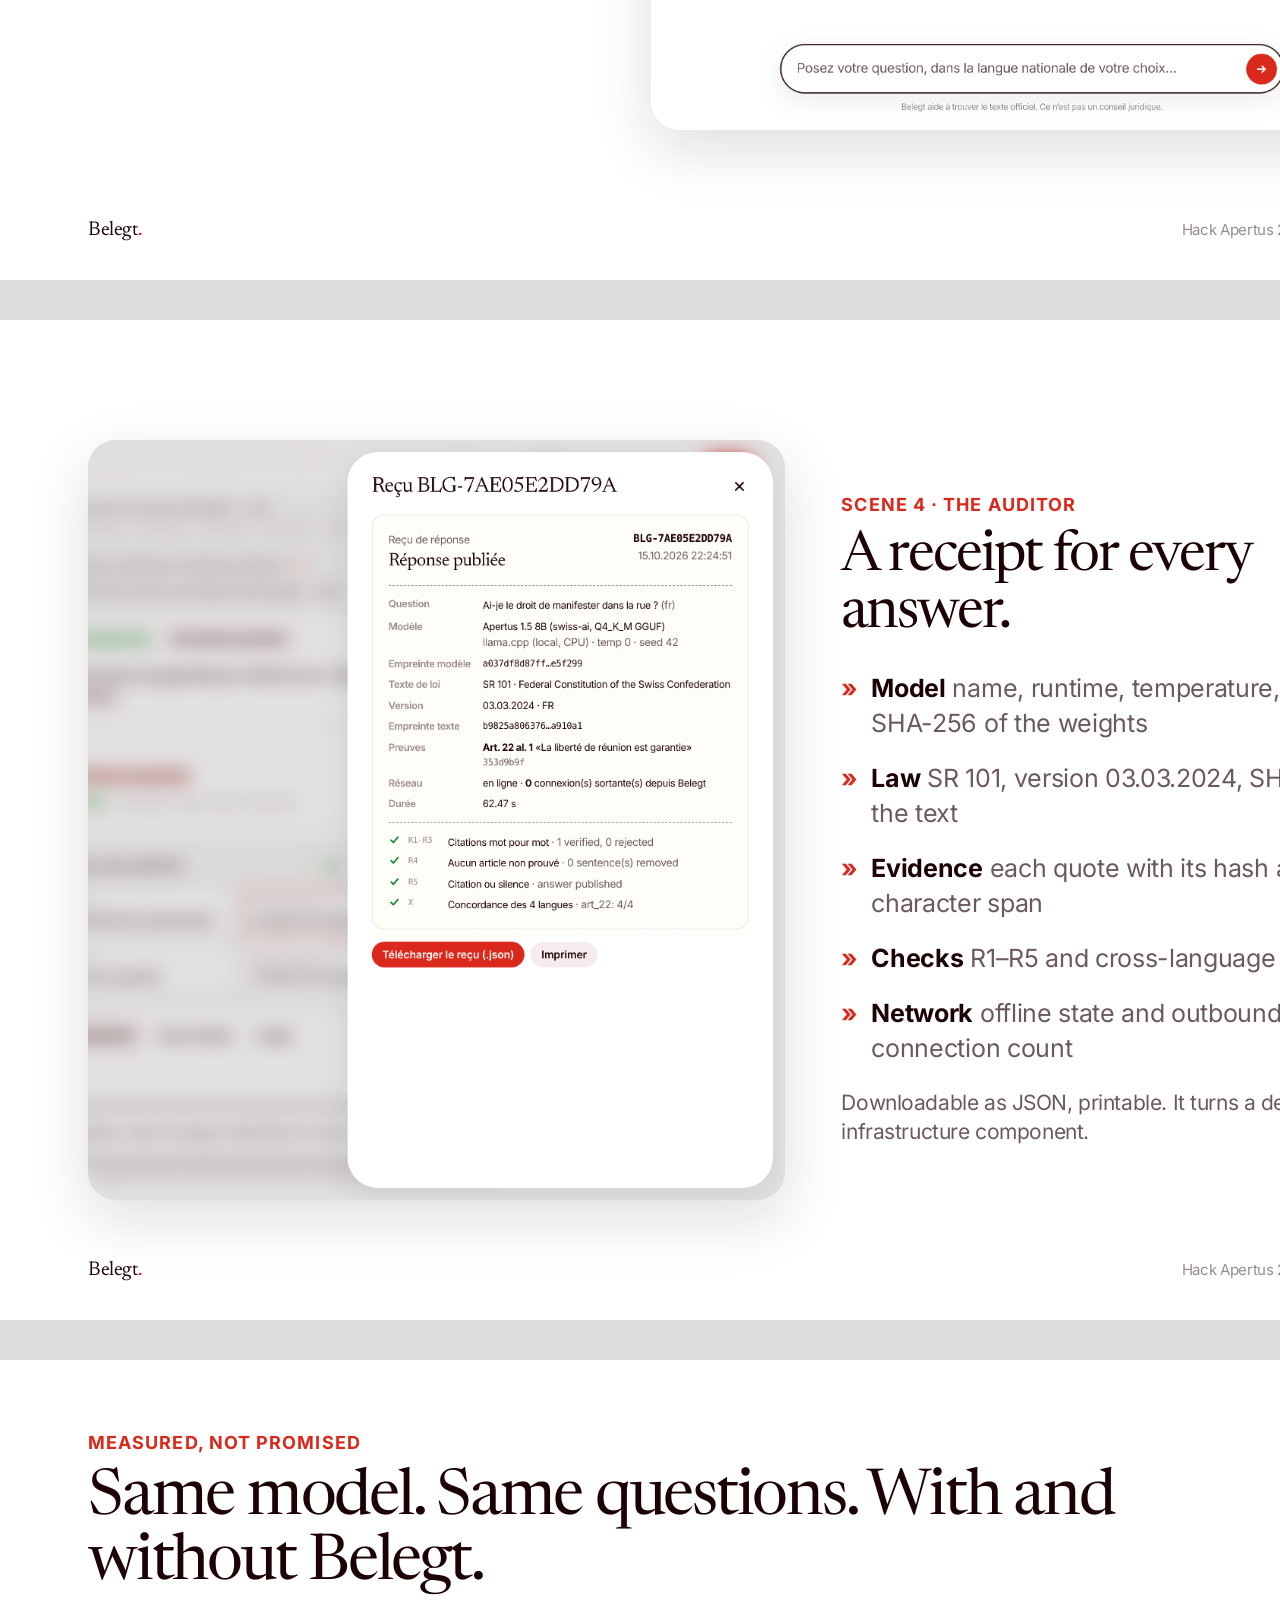
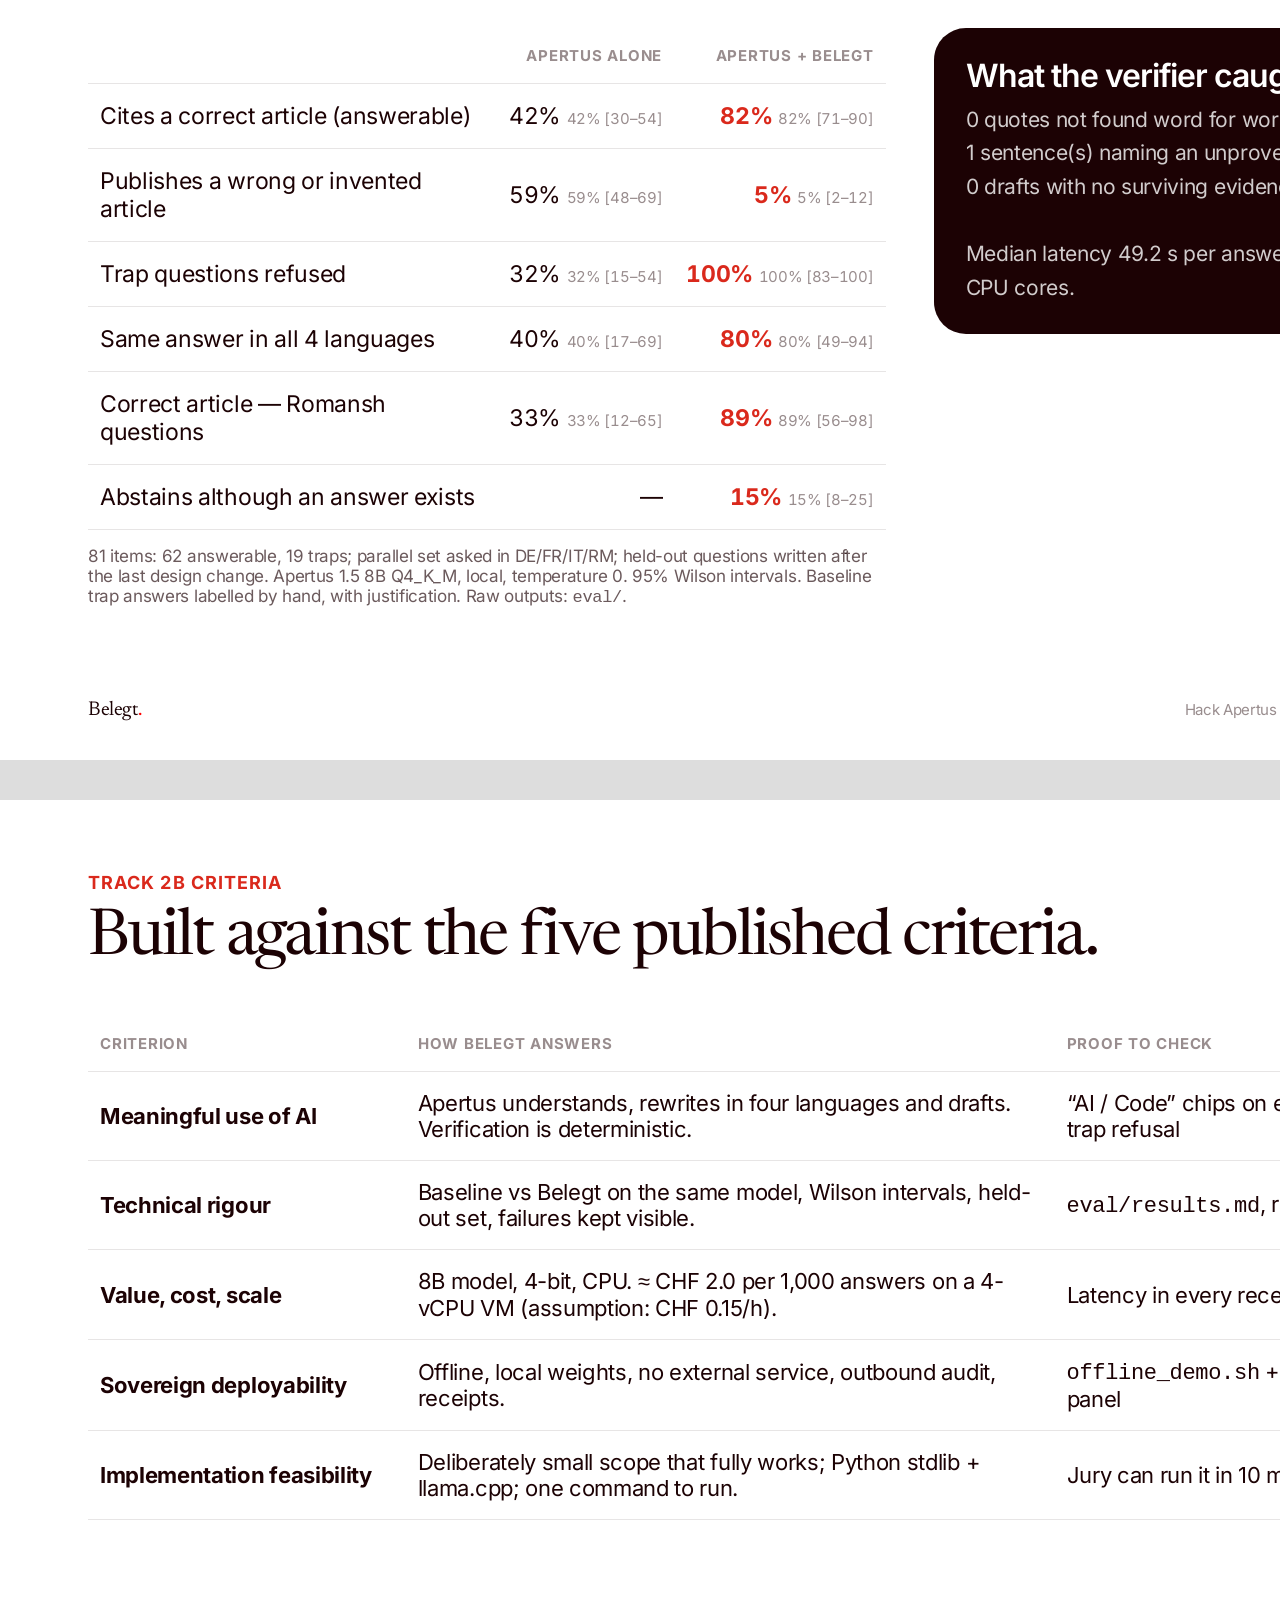
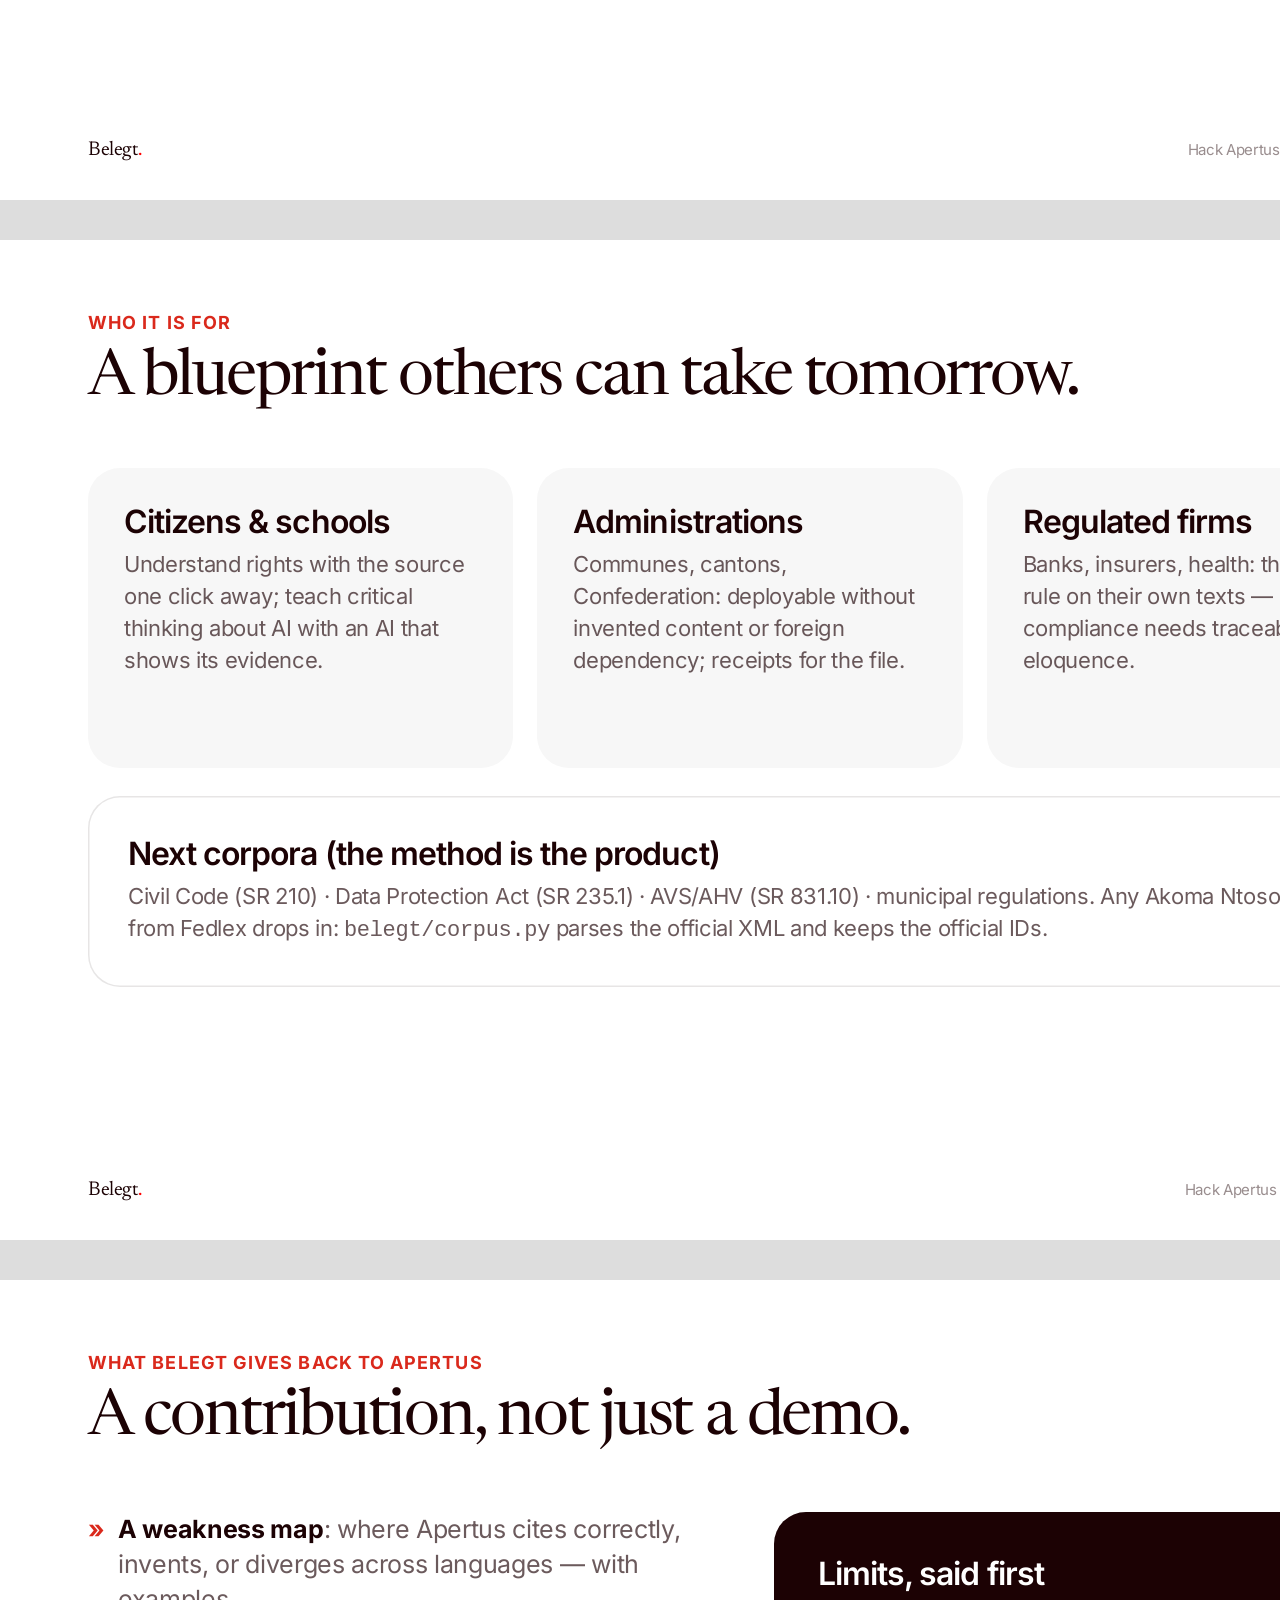
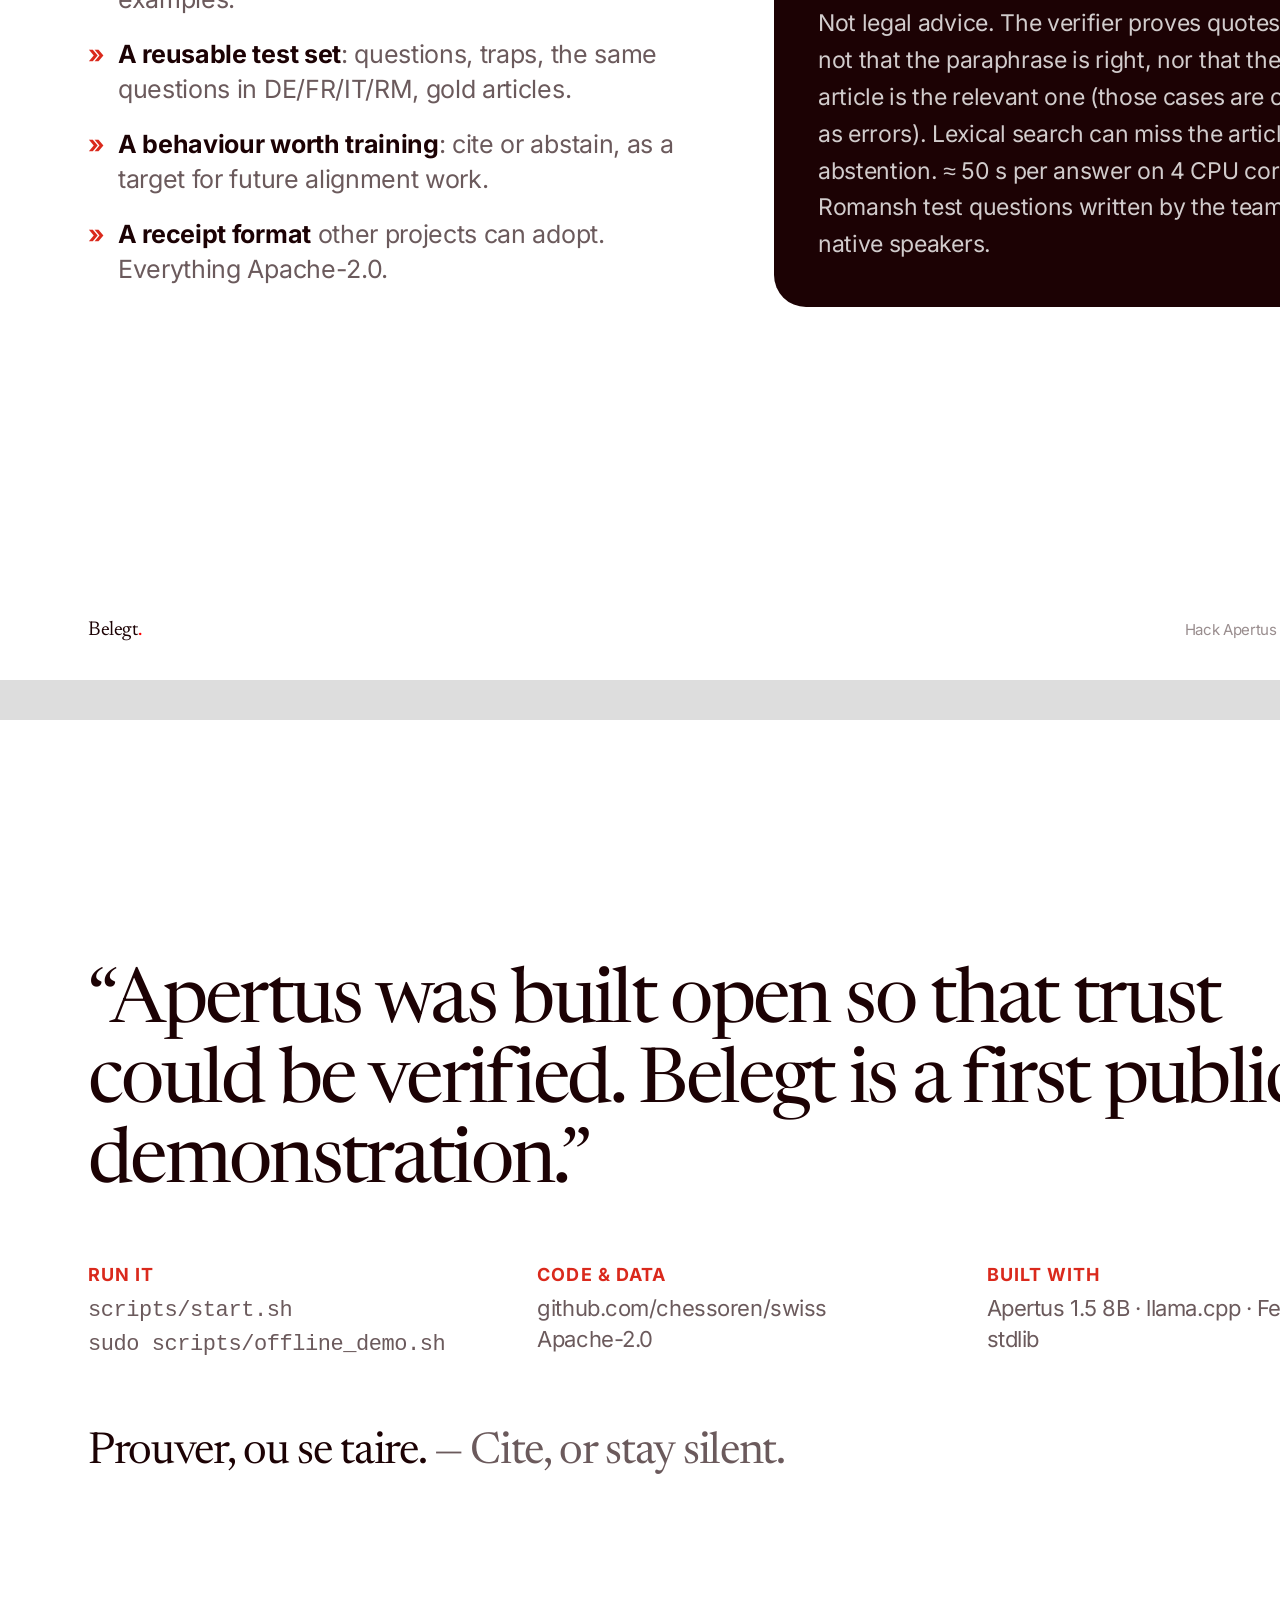
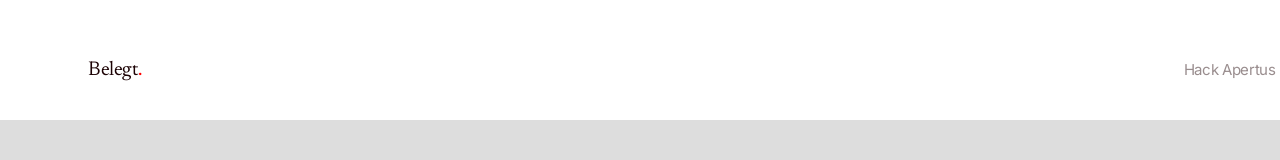
==== commit ca1336aa: "Final deck and PDF with measured numbers; extended video cut; 90 s script with whisper-checked voice" ====
--- a/docs/deck/deck.html
+++ b/docs/deck/deck.html
@@ -10,26 +10,26 @@
 <span class="kicker">The problem</span>
 <h2>A confident wrong answer cannot serve the state.</h2>
 <div class="grid2" style="margin-top:40px">
-  <div class="card line"><div class="muted" style="font-size:18px">Apertus 1.5 8B, asked alone — real output</div>
-    <p class="quote" style="margin:14px 0 0;color:var(--color-text-primary)">«Le Conseil fédéral compte sept membres. Cette composition est définie à l’<s>article 134</s> de la Constitution fédérale.»</p>
-    <p style="margin-top:16px;font-size:20px"><span class="chip bad">✗ wrong</span>&nbsp; It is Art. 175.</p></div>
-  <div class="card line"><div class="muted" style="font-size:18px">Same model, same setting — real output</div>
+  <div class="card line"><div class="muted" style="font-size:18px">Apertus 1.5 8B asked alone: “Which article sets the maximum price of bread?” — real output</div>
+    <p class="quote" style="margin:14px 0 0;color:var(--color-text-primary)">«L’<s>article 30</s> de la Constitution fédérale suisse fixe le prix maximum du pain. Ce prix ne doit pas dépasser le prix moyen du pain dans le canton…»</p>
+    <p style="margin-top:16px;font-size:20px"><span class="chip bad">✗ invented</span>&nbsp; No such provision. In DE/IT/RM: Art. 103, 31, 103.</p></div>
+  <div class="card line"><div class="muted" style="font-size:18px">Same model: “What are the national languages?” — real output</div>
     <p class="quote" style="margin:14px 0 0;color:var(--color-text-primary)">«Les langues nationales de la Suisse sont l’allemand, le français et l’italien.»</p>
     <p style="margin-top:16px;font-size:20px"><span class="chip bad">✗ incomplete</span>&nbsp; Romansh is forgotten (Art. 4).</p></div>
 </div>
 <div class="grid3" style="margin-top:28px">
-  <div class="card red"><div class="big" style="font-size:96px">50%</div><p>of Apertus-alone answers name a wrong or invented article (4/8)</p></div>
+  <div class="card red"><div class="big" style="font-size:96px">59%</div><p>of Apertus-alone answers name a wrong or invented article (48/81)</p></div>
   <div class="card"><h3>Inequality</h3><p>Four official languages: an answer that changes with the language is unequal treatment before the law.</p></div>
   <div class="card"><h3>Dependency</h3><p>Sending citizens’ questions to a foreign service is a sovereignty and data-protection problem first.</p></div>
 </div><div class="foot"><b>Belegt<i>.</i></b><span>Hack Apertus 2026 · Track 2B · 02</span></div></section><section class="slide " id="s3">
 <span class="kicker">The idea</span>
 <h2>One rule everyone understands: <span style="color:var(--color-red-600)">cite, or stay silent.</span></h2>
 <p class="lead">Belegt asserts nothing it cannot point to in the official text. If the sentences don’t exist, the answer isn’t given.</p>
-<div class="grid4" style="margin-top:46px">
-  <div class="card"><div class="big" style="font-size:64px;color:var(--color-red-600)">01</div><h3 style="margin-top:16px">Proven</h3><p>Exact sentences of the law, highlighted, one click away.</p></div>
-  <div class="card"><div class="big" style="font-size:64px;color:var(--color-red-600)">02</div><h3 style="margin-top:16px">Honest</h3><p>No evidence, no answer: it abstains, explains, and shows the closest articles.</p></div>
-  <div class="card"><div class="big" style="font-size:64px;color:var(--color-red-600)">03</div><h3 style="margin-top:16px">One law, four languages</h3><p>DE · FR · IT · RM checked against each other; divergences are flagged.</p></div>
-  <div class="card"><div class="big" style="font-size:64px;color:var(--color-red-600)">04</div><h3 style="margin-top:16px">A receipt</h3><p>Model hash, law version, evidence, checks, network state. Fileable.</p></div>
+<div class="grid4" style="margin-top:64px">
+  <div class="card"><div class="big" style="font-size:64px;color:var(--color-red-600)">01</div><h3 style="margin-top:22px">Proven</h3><p>Exact sentences of the law, highlighted, one click away.</p></div>
+  <div class="card"><div class="big" style="font-size:64px;color:var(--color-red-600)">02</div><h3 style="margin-top:22px">Honest</h3><p>No evidence, no answer: it abstains, explains, and shows the closest articles.</p></div>
+  <div class="card"><div class="big" style="font-size:64px;color:var(--color-red-600)">03</div><h3 style="margin-top:22px">One law, four languages</h3><p>DE · FR · IT · RM checked against each other; divergences are flagged.</p></div>
+  <div class="card"><div class="big" style="font-size:64px;color:var(--color-red-600)">04</div><h3 style="margin-top:22px">A receipt</h3><p>Model hash, law version, evidence, checks, network state. Fileable.</p></div>
 </div><div class="foot"><b>Belegt<i>.</i></b><span>Hack Apertus 2026 · Track 2B · 03</span></div></section><section class="slide " id="s4">
 <span class="kicker">How it works</span>
 <h2>The AI understands and drafts. Plain code decides.</h2>
@@ -59,7 +59,7 @@
   <div class="shot"><img src="../img/answer_rm.png" style="height:800px;object-fit:cover;object-position:0 18%"></div>
   <div><span class="kicker">Scene 2 · four languages, one law</span><h2 style="font-size:56px">The same question, in Romansh.</h2>
   <p class="lead" style="font-size:23px">Answer in Rumantsch, quotes from the official Romansh text, and proof that DE, FR, IT and RM lead to the same provision.</p>
-  <div class="card" style="margin-top:26px"><div class="big" style="font-size:72px;color:var(--color-red-600)">0%</div><p>of questions asked in all four languages get the same answer with Belegt (0/0), vs 0% for Apertus alone.</p></div></div>
+  <div class="card" style="margin-top:26px"><div class="big" style="font-size:72px;color:var(--color-red-600)">80%</div><p>of questions asked in all four languages get the same answer with Belegt (8/10), vs 40% for Apertus alone.</p></div></div>
 </div><div class="foot"><b>Belegt<i>.</i></b><span>Hack Apertus 2026 · Track 2B · 06</span></div></section><section class="slide " id="s7">
 <span class="kicker">Sovereign, demonstrated</span>
 <h2>Cable unplugged. Zero outbound connections.</h2>
@@ -92,38 +92,38 @@
 <span class="kicker">Measured, not promised</span>
 <h2>Same model. Same questions. With and without Belegt.</h2>
 <div class="grid2" style="grid-template-columns:1.25fr .75fr;gap:48px;margin-top:30px;align-items:start">
-  <div><table><thead><tr><th></th><th style="text-align:right">Apertus alone</th><th style="text-align:right">Apertus + Belegt</th></tr></thead><tbody><tr><td>Cites a correct article (answerable)</td><td class='n'>50% <span class='ci'>50% [22–78]</span></td><td class='n'><b>88%</b> <span class='ci'>88% [53–98]</span></td></tr><tr><td>Publishes a wrong or invented article</td><td class='n'>50% <span class='ci'>50% [22–78]</span></td><td class='n'><b>12%</b> <span class='ci'>12% [2–47]</span></td></tr><tr><td>Trap questions refused</td><td class='n'>0% <span class='ci'>0% [0–0]</span></td><td class='n'><b>0%</b> <span class='ci'>0% [0–0]</span></td></tr><tr><td>Same answer in all 4 languages</td><td class='n'>0% <span class='ci'>0% [0–0]</span></td><td class='n'><b>0%</b> <span class='ci'>0% [0–0]</span></td></tr>
-  <tr><td>Abstains although an answer exists</td><td class='n'>—</td><td class='n'><b>0%</b> <span class='ci'>0% [0–32]</span></td></tr></tbody></table>
-  <p class="muted" style="font-size:17px;margin-top:16px">8 items: 8 answerable, 0 traps; parallel set asked in DE/FR/IT/RM; held-out questions written after the last design change. Apertus 1.5 8B Q4_K_M, local, temperature 0. 95% Wilson intervals. Baseline trap answers labelled by hand, with justification. Raw outputs: <code>eval/</code>.</p></div>
-  <div class="card ink"><h3>What the verifier caught</h3><p style="font-size:21px;line-height:1.6">0 quotes not found word for word<br>0 sentences naming an unproven article<br>0 drafts with no surviving evidence<br><br>Median latency 71.0 s per answer on 4 CPU cores.</p></div>
+  <div><table><thead><tr><th></th><th style="text-align:right">Apertus alone</th><th style="text-align:right">Apertus + Belegt</th></tr></thead><tbody><tr><td>Cites a correct article (answerable)</td><td class='n'>42% <span class='ci'>42% [30–54]</span></td><td class='n'><b>82%</b> <span class='ci'>82% [71–90]</span></td></tr><tr><td>Publishes a wrong or invented article</td><td class='n'>59% <span class='ci'>59% [48–69]</span></td><td class='n'><b>5%</b> <span class='ci'>5% [2–12]</span></td></tr><tr><td>Trap questions refused</td><td class='n'>32% <span class='ci'>32% [15–54]</span></td><td class='n'><b>100%</b> <span class='ci'>100% [83–100]</span></td></tr><tr><td>Same answer in all 4 languages</td><td class='n'>40% <span class='ci'>40% [17–69]</span></td><td class='n'><b>80%</b> <span class='ci'>80% [49–94]</span></td></tr><tr><td>Correct article — Romansh questions</td><td class='n'>33% <span class='ci'>33% [12–65]</span></td><td class='n'><b>89%</b> <span class='ci'>89% [56–98]</span></td></tr>
+  <tr><td>Abstains although an answer exists</td><td class='n'>—</td><td class='n'><b>15%</b> <span class='ci'>15% [8–25]</span></td></tr></tbody></table>
+  <p class="muted" style="font-size:17px;margin-top:16px">81 items: 62 answerable, 19 traps; parallel set asked in DE/FR/IT/RM; held-out questions written after the last design change. Apertus 1.5 8B Q4_K_M, local, temperature 0. 95% Wilson intervals. Baseline trap answers labelled by hand, with justification. Raw outputs: <code>eval/</code>.</p></div>
+  <div class="card ink"><h3>What the verifier caught</h3><p style="font-size:21px;line-height:1.6">0 quotes not found word for word<br>1 sentence(s) naming an unproven article<br>0 drafts with no surviving evidence<br><br>Median latency 49.2 s per answer on 4 CPU cores.</p></div>
 </div><div class="foot"><b>Belegt<i>.</i></b><span>Hack Apertus 2026 · Track 2B · 10</span></div></section><section class="slide " id="s11">
 <span class="kicker">Track 2B criteria</span>
 <h2>Built against the five published criteria.</h2>
-<table style="margin-top:28px;font-size:20px"><thead><tr><th style="width:24%">Criterion</th><th>How Belegt answers</th><th style="width:27%">Proof to check</th></tr></thead><tbody>
+<table style="margin-top:44px;font-size:22px"><thead><tr><th style="width:24%">Criterion</th><th>How Belegt answers</th><th style="width:27%">Proof to check</th></tr></thead><tbody>
 <tr><td><b>Meaningful use of AI</b></td><td>Apertus understands, rewrites in four languages and drafts. Verification is deterministic.</td><td>“AI / Code” chips on every step; trap refusal</td></tr>
 <tr><td><b>Technical rigour</b></td><td>Baseline vs Belegt on the same model, Wilson intervals, held-out set, failures kept visible.</td><td><code>eval/results.md</code>, raw runs</td></tr>
-<tr><td><b>Value, cost, scale</b></td><td>8B model, 4-bit, CPU. ≈ CHF 3.0 per 1,000 answers on a 4-vCPU VM (assumption: CHF 0.15/h).</td><td>Latency in every receipt</td></tr>
+<tr><td><b>Value, cost, scale</b></td><td>8B model, 4-bit, CPU. ≈ CHF 2.0 per 1,000 answers on a 4-vCPU VM (assumption: CHF 0.15/h).</td><td>Latency in every receipt</td></tr>
 <tr><td><b>Sovereign deployability</b></td><td>Offline, local weights, no external service, outbound audit, receipts.</td><td><code>offline_demo.sh</code> + network panel</td></tr>
 <tr><td><b>Implementation feasibility</b></td><td>Deliberately small scope that fully works; Python stdlib + llama.cpp; one command to run.</td><td>Jury can run it in 10 minutes</td></tr>
 </tbody></table><div class="foot"><b>Belegt<i>.</i></b><span>Hack Apertus 2026 · Track 2B · 11</span></div></section><section class="slide " id="s12">
 <span class="kicker">Who it is for</span>
 <h2>A blueprint others can take tomorrow.</h2>
-<div class="grid3" style="margin-top:36px">
-  <div class="card"><h3>Citizens & schools</h3><p>Understand rights with the source one click away; teach critical thinking about AI with an AI that shows its evidence.</p></div>
-  <div class="card"><h3>Administrations</h3><p>Communes, cantons, Confederation: deployable without invented content or foreign dependency; receipts for the file.</p></div>
-  <div class="card"><h3>Regulated firms</h3><p>Banks, insurers, health: the same rule on their own texts — compliance needs traceability, not eloquence.</p></div>
+<div class="grid3" style="margin-top:56px">
+  <div class="card" style="min-height:300px"><h3>Citizens & schools</h3><p>Understand rights with the source one click away; teach critical thinking about AI with an AI that shows its evidence.</p></div>
+  <div class="card" style="min-height:300px"><h3>Administrations</h3><p>Communes, cantons, Confederation: deployable without invented content or foreign dependency; receipts for the file.</p></div>
+  <div class="card" style="min-height:300px"><h3>Regulated firms</h3><p>Banks, insurers, health: the same rule on their own texts — compliance needs traceability, not eloquence.</p></div>
 </div>
-<div class="card line" style="margin-top:24px"><h3>Next corpora (the method is the product)</h3><p>Civil Code (SR 210) · Data Protection Act (SR 235.1) · AVS/AHV (SR 831.10) · municipal regulations. Any Akoma Ntoso text from Fedlex drops in: <code>belegt/corpus.py</code> parses the official XML and keeps the official IDs.</p></div><div class="foot"><b>Belegt<i>.</i></b><span>Hack Apertus 2026 · Track 2B · 12</span></div></section><section class="slide " id="s13">
+<div class="card line" style="margin-top:28px;padding:40px"><h3>Next corpora (the method is the product)</h3><p>Civil Code (SR 210) · Data Protection Act (SR 235.1) · AVS/AHV (SR 831.10) · municipal regulations. Any Akoma Ntoso text from Fedlex drops in: <code>belegt/corpus.py</code> parses the official XML and keeps the official IDs.</p></div><div class="foot"><b>Belegt<i>.</i></b><span>Hack Apertus 2026 · Track 2B · 12</span></div></section><section class="slide " id="s13">
 <span class="kicker">What Belegt gives back to Apertus</span>
 <h2>A contribution, not just a demo.</h2>
-<div class="grid2" style="margin-top:34px;gap:40px">
+<div class="grid2" style="margin-top:60px;gap:48px;flex:1;align-items:start">
   <ul class="clean">
     <li><b>A weakness map</b>: where Apertus cites correctly, invents, or diverges across languages — with examples.</li>
     <li><b>A reusable test set</b>: questions, traps, the same questions in DE/FR/IT/RM, gold articles.</li>
     <li><b>A behaviour worth training</b>: cite or abstain, as a target for future alignment work.</li>
     <li><b>A receipt format</b> other projects can adopt. Everything Apache-2.0.</li>
   </ul>
-  <div class="card"><h3>Limits, said first</h3><p style="font-size:19.5px;line-height:1.55">Not legal advice. The verifier proves quotes exist — not that the paraphrase is right, nor that the quoted article is the relevant one (those cases are counted as errors). Lexical search can miss the article → abstention. ~1 min per answer on CPU. Romansh test questions written by the team, not native speakers.</p></div>
+  <div class="card ink" style="padding:44px"><h3>Limits, said first</h3><p style="font-size:23px;line-height:1.6;margin-top:14px">Not legal advice. The verifier proves quotes exist — not that the paraphrase is right, nor that the quoted article is the relevant one (those cases are counted as errors). Lexical search can miss the article → abstention. ≈ 50 s per answer on 4 CPU cores. Romansh test questions written by the team, not native speakers.</p></div>
 </div><div class="foot"><b>Belegt<i>.</i></b><span>Hack Apertus 2026 · Track 2B · 13</span></div></section><section class="slide " id="s14">
 <div style="flex:1;display:flex;flex-direction:column;justify-content:center">
   <div class="serif" style="font-size:76px;line-height:1.05;max-width:1250px;letter-spacing:-.035em">“Apertus was built open so that trust could be verified. Belegt is a first public demonstration.”</div>
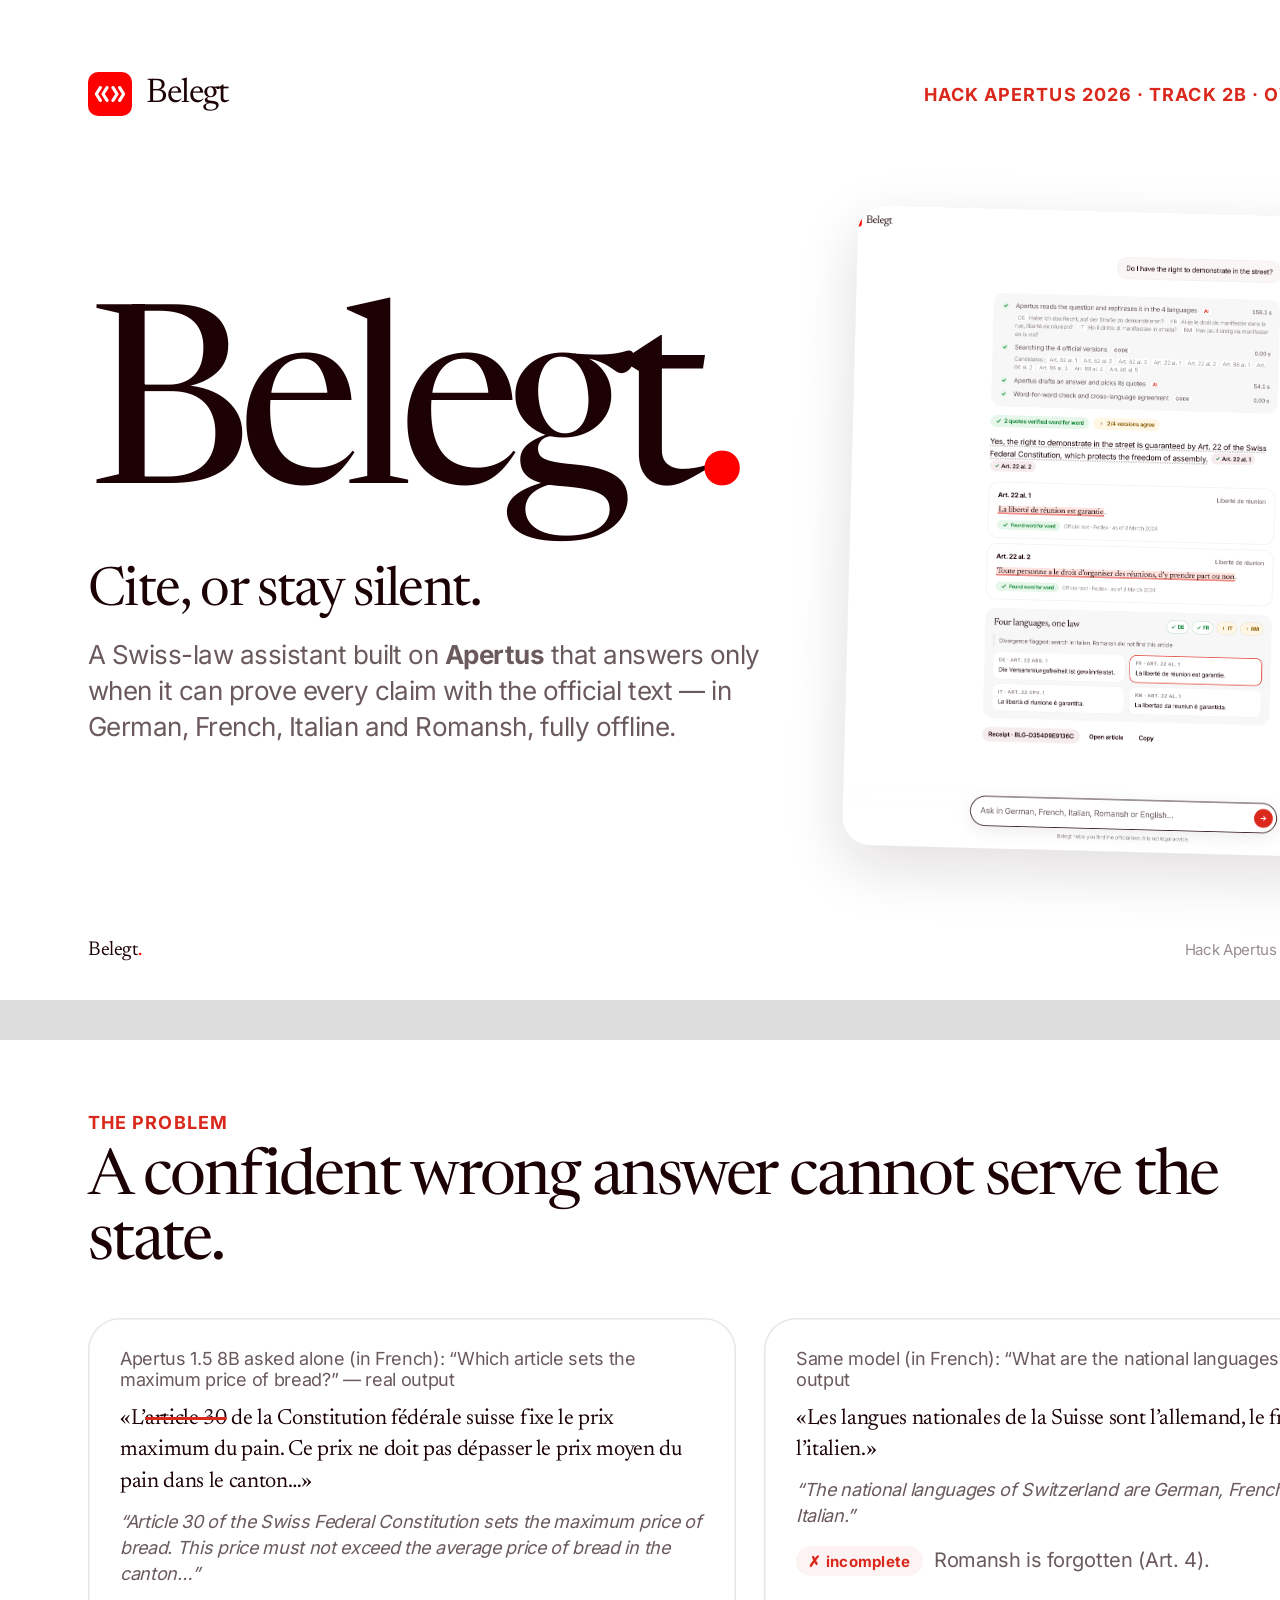
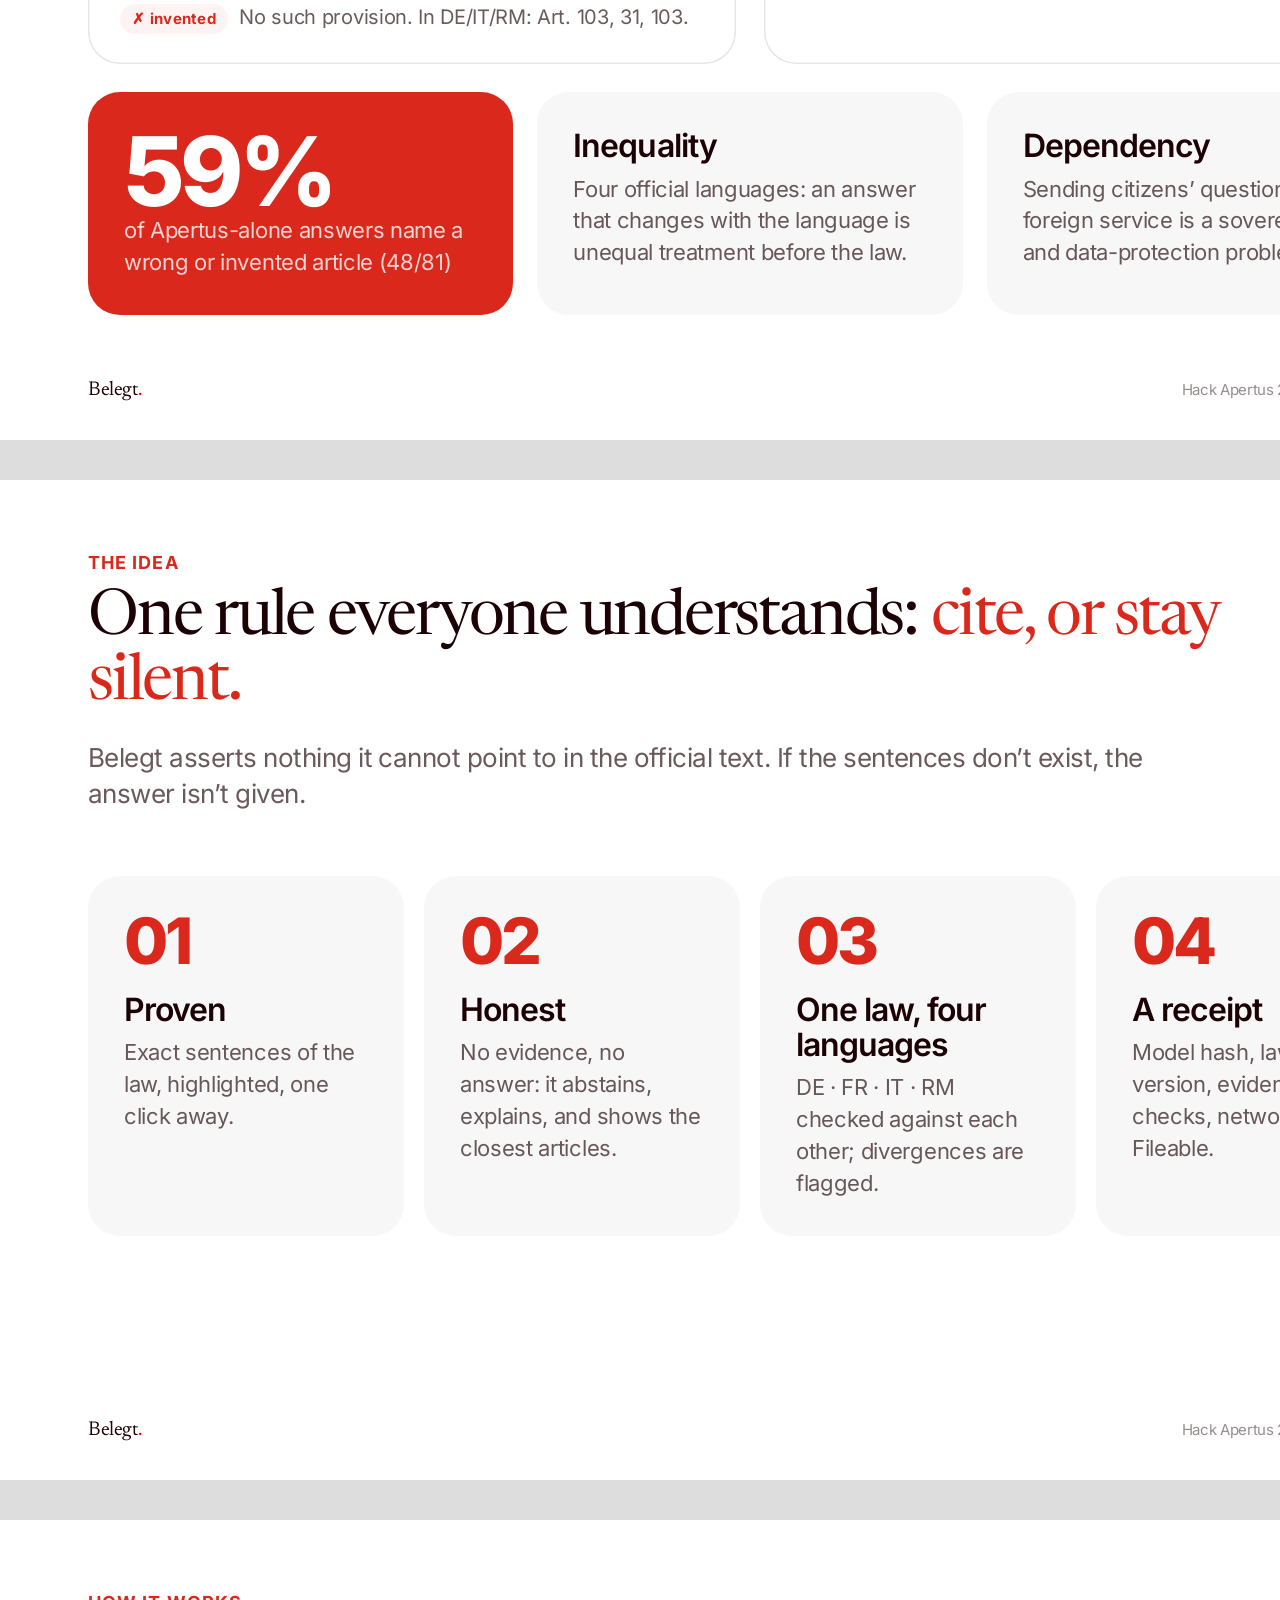
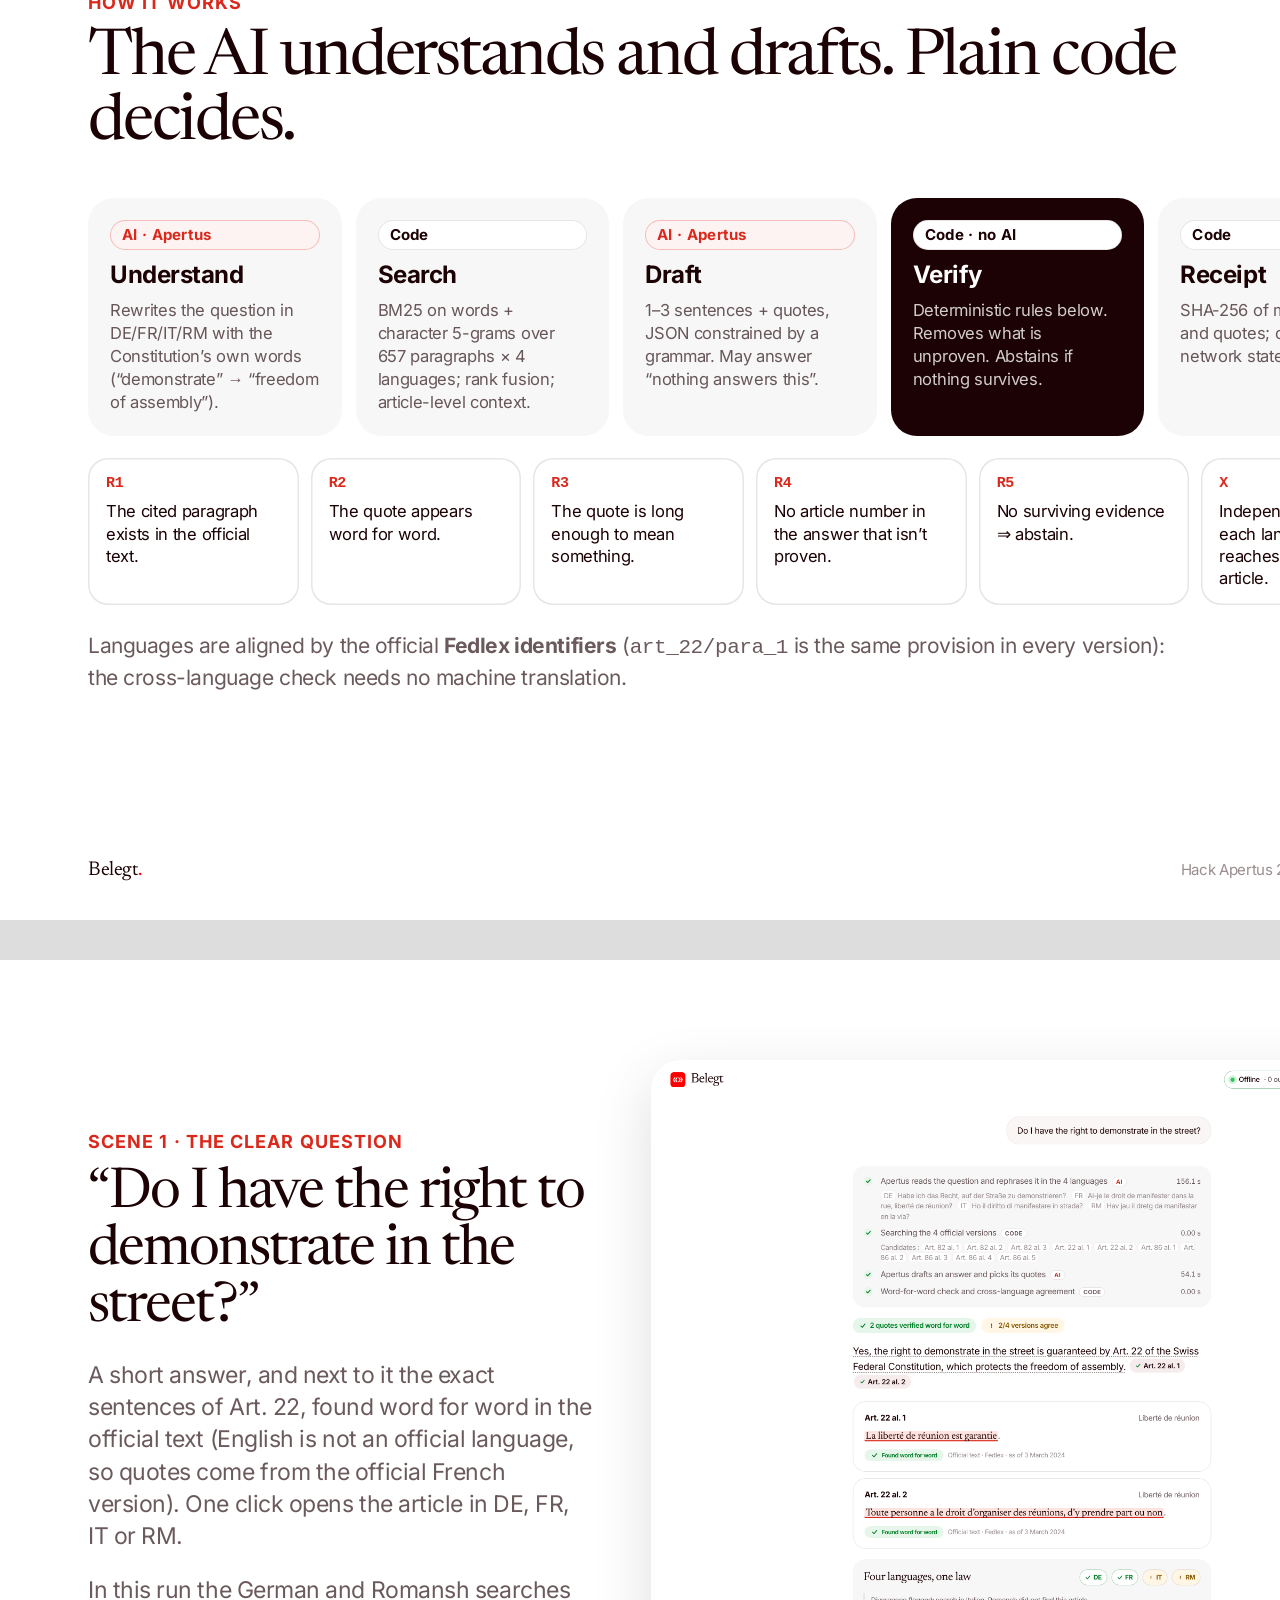
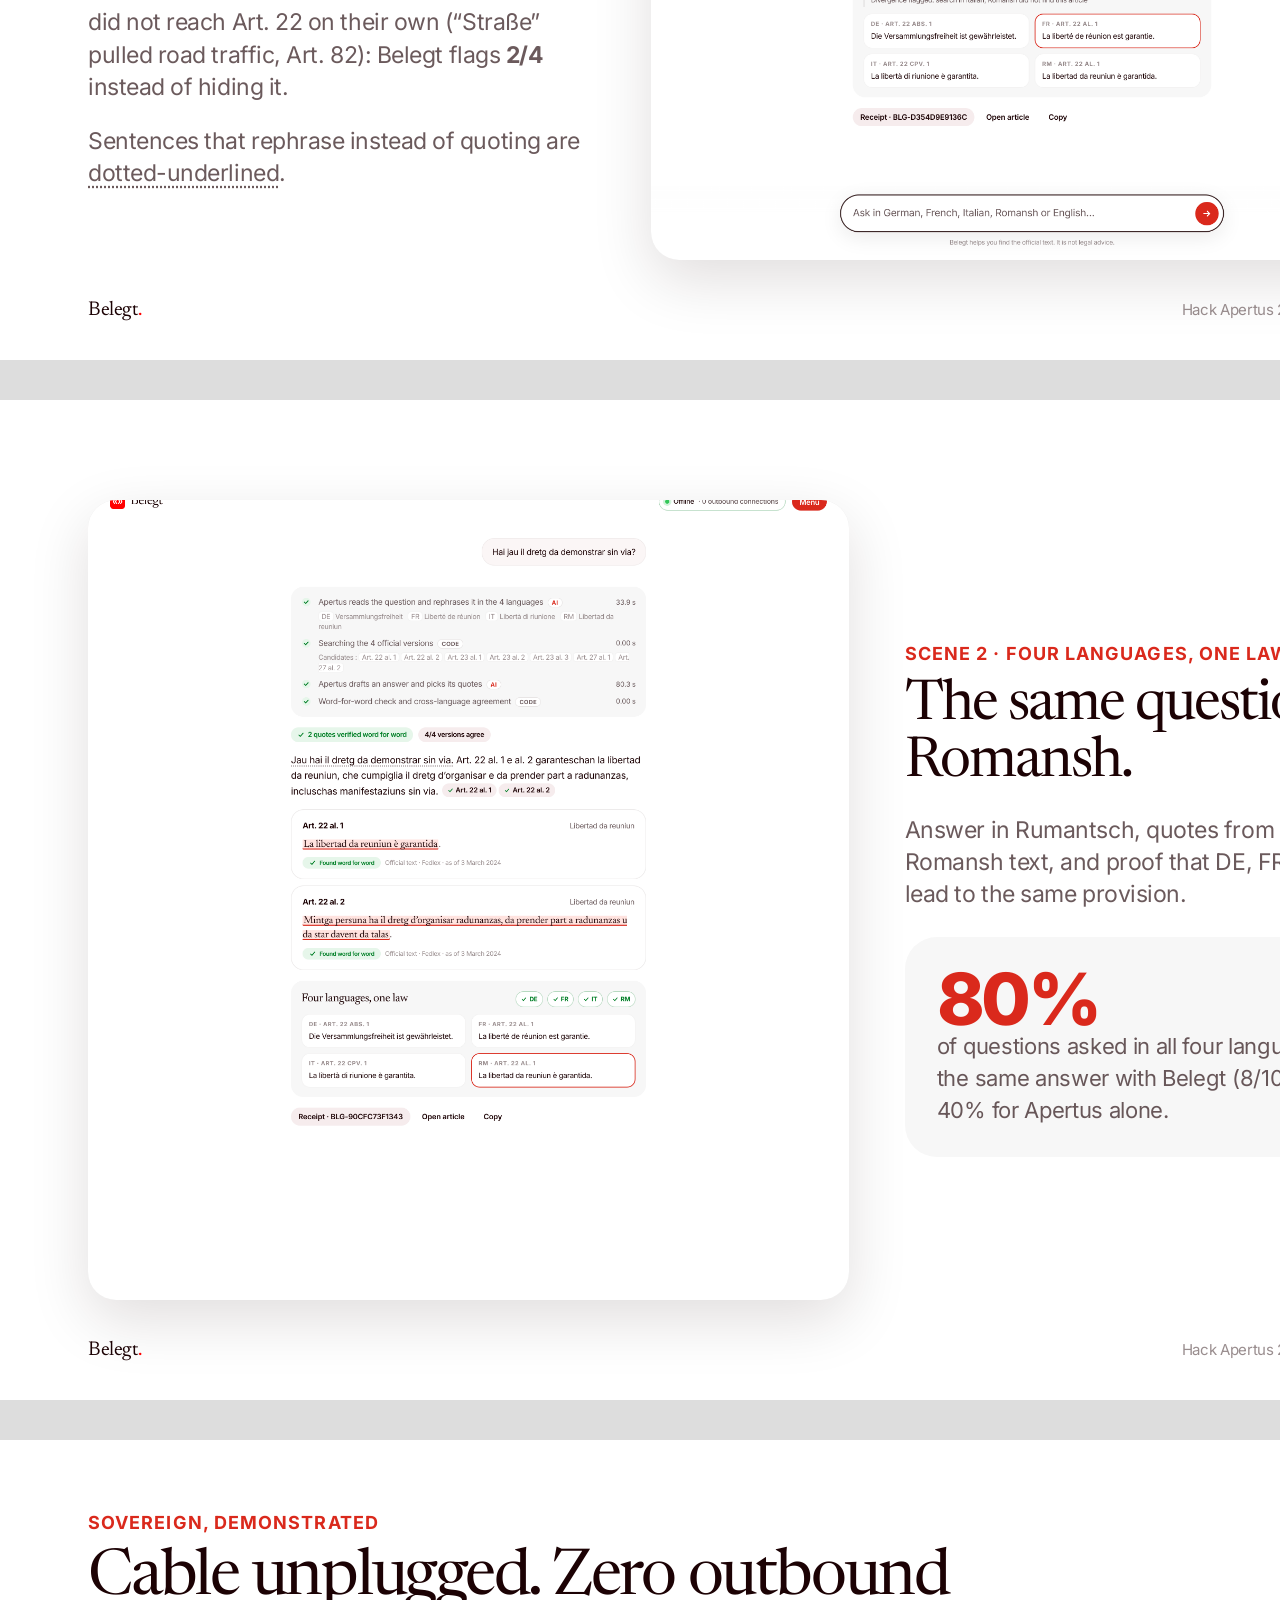
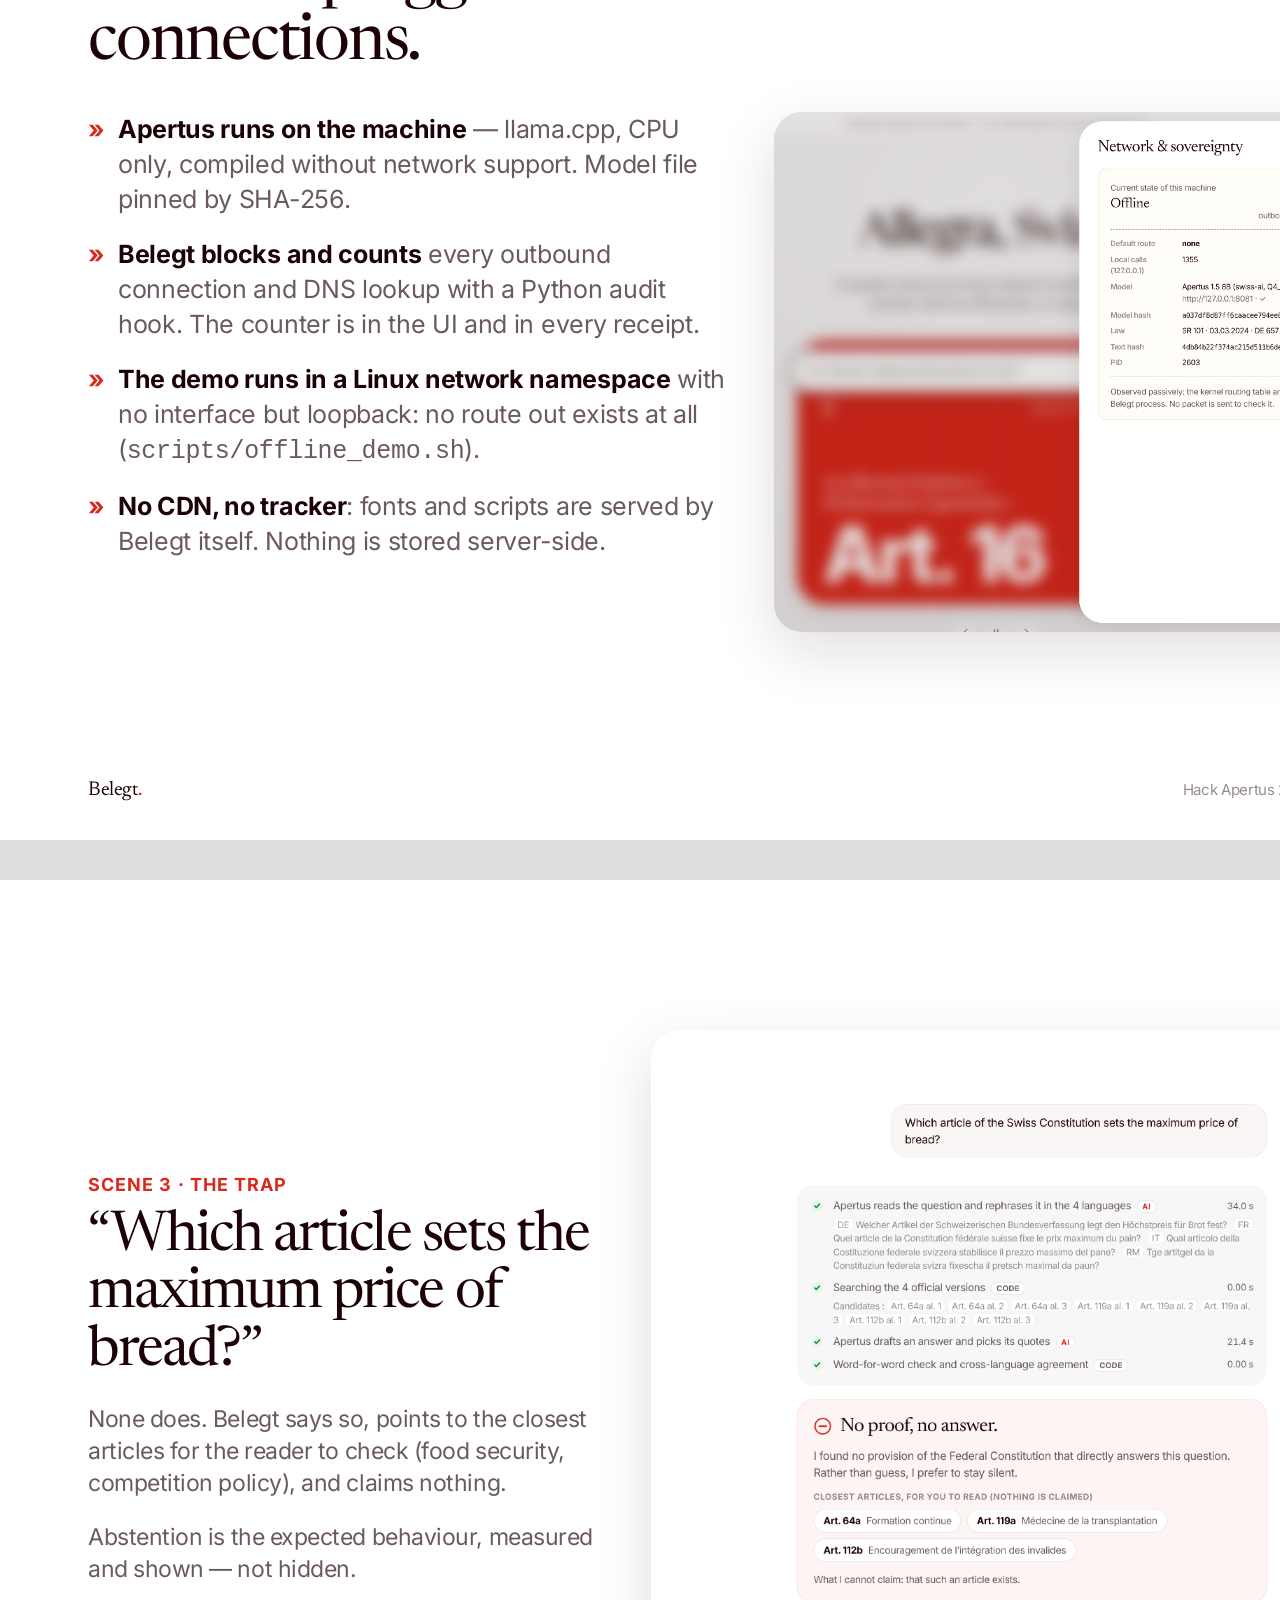
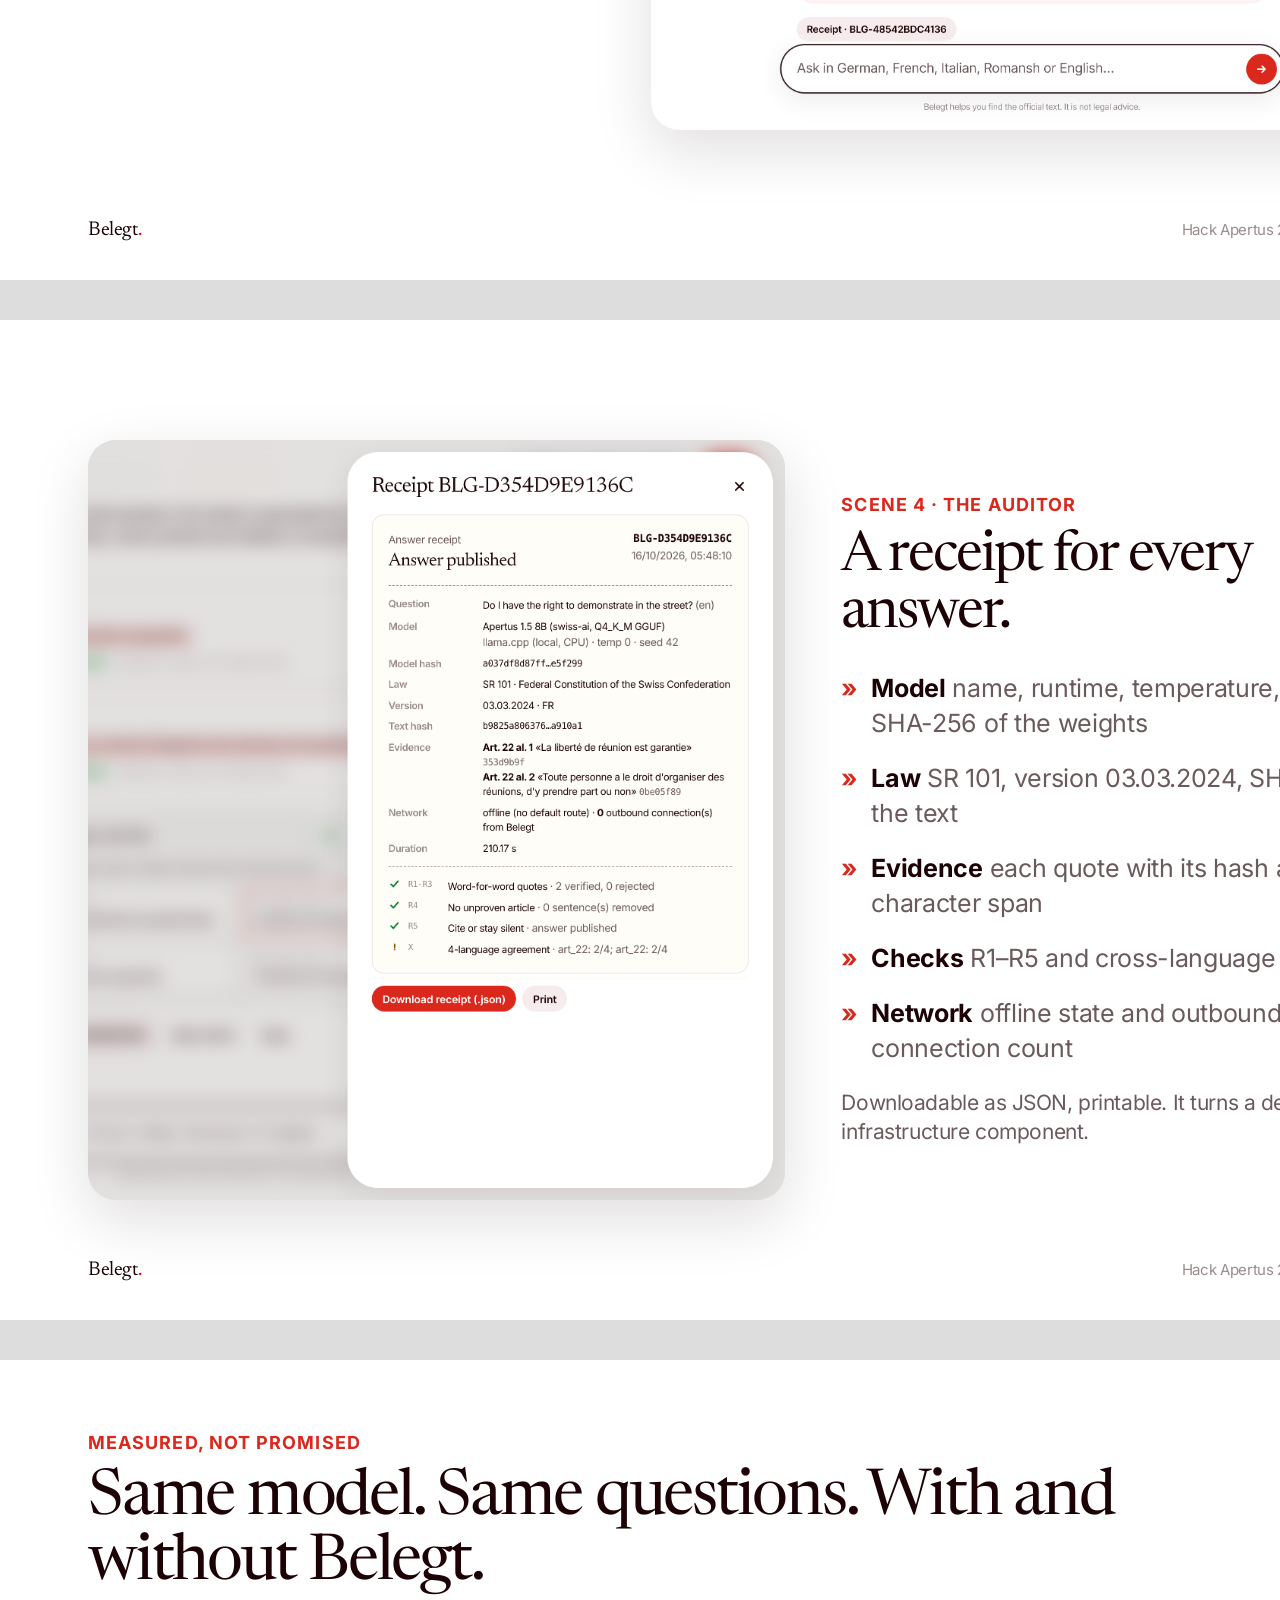
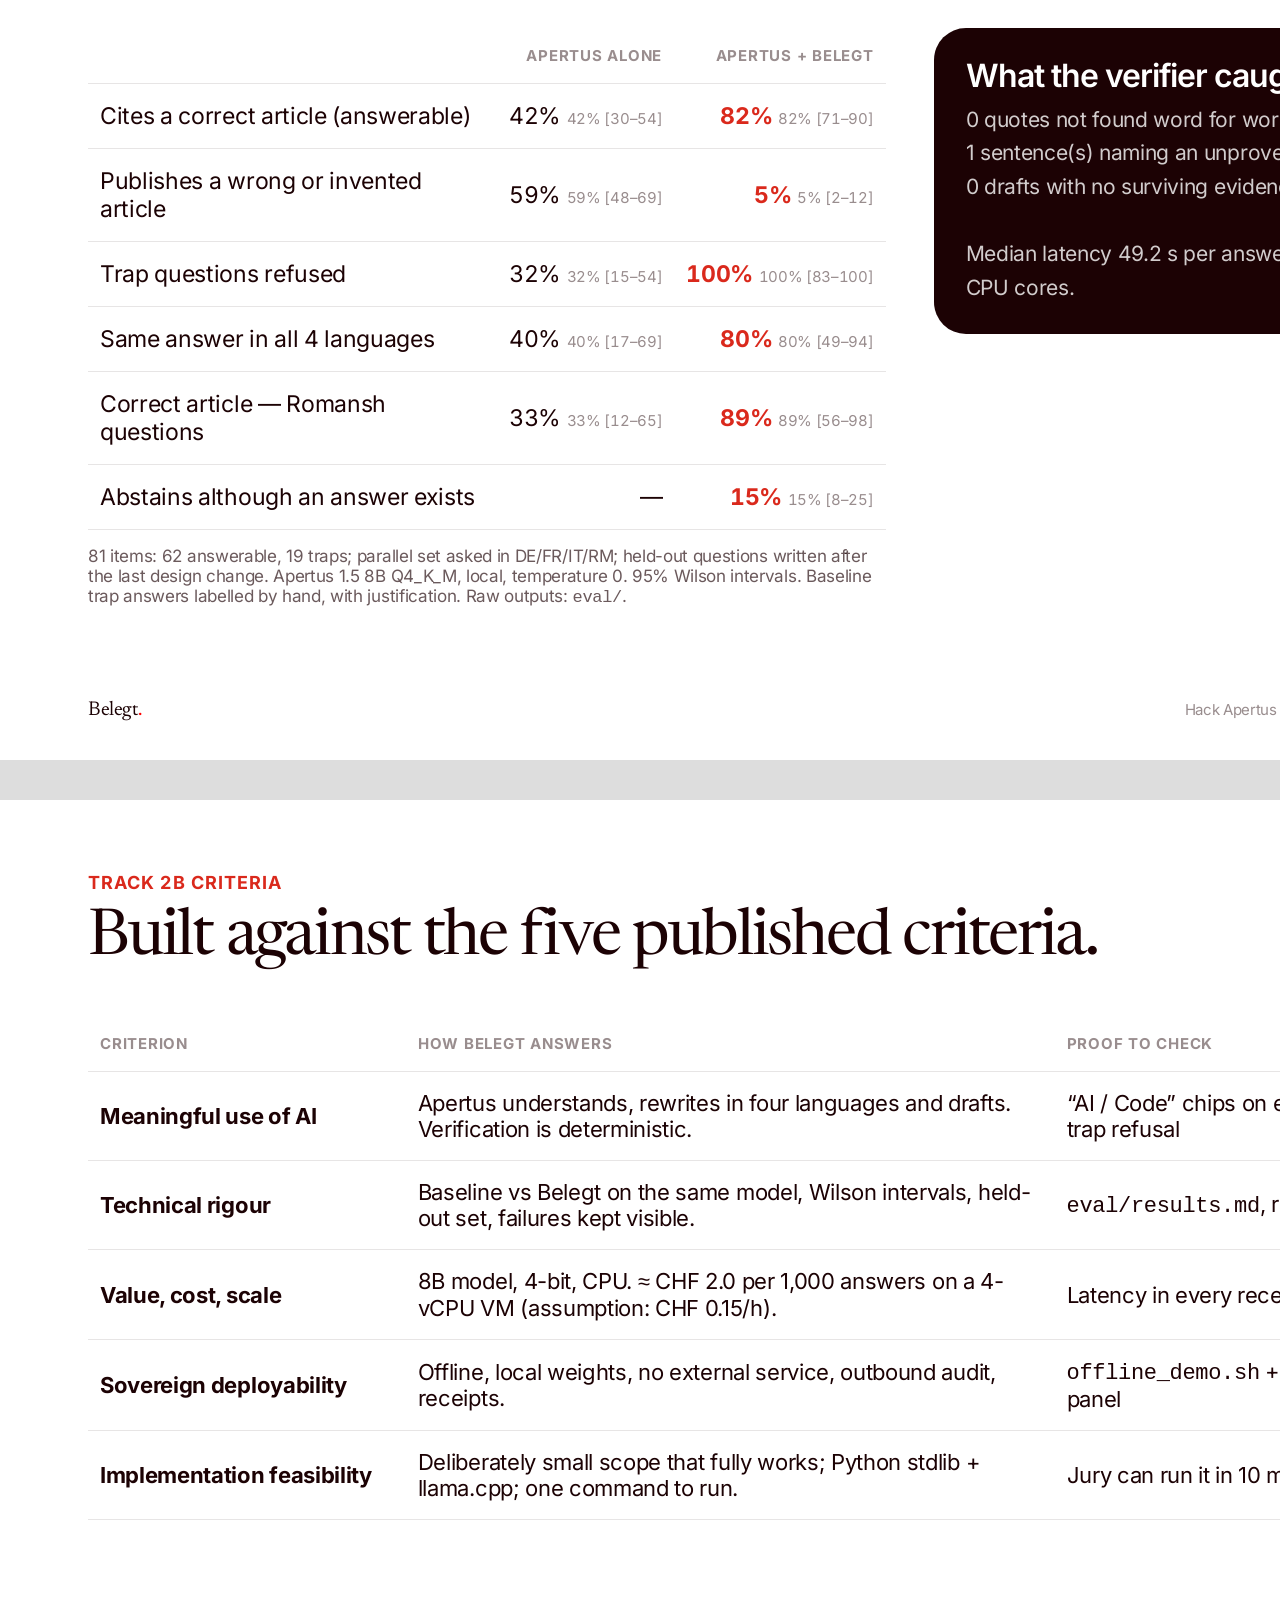
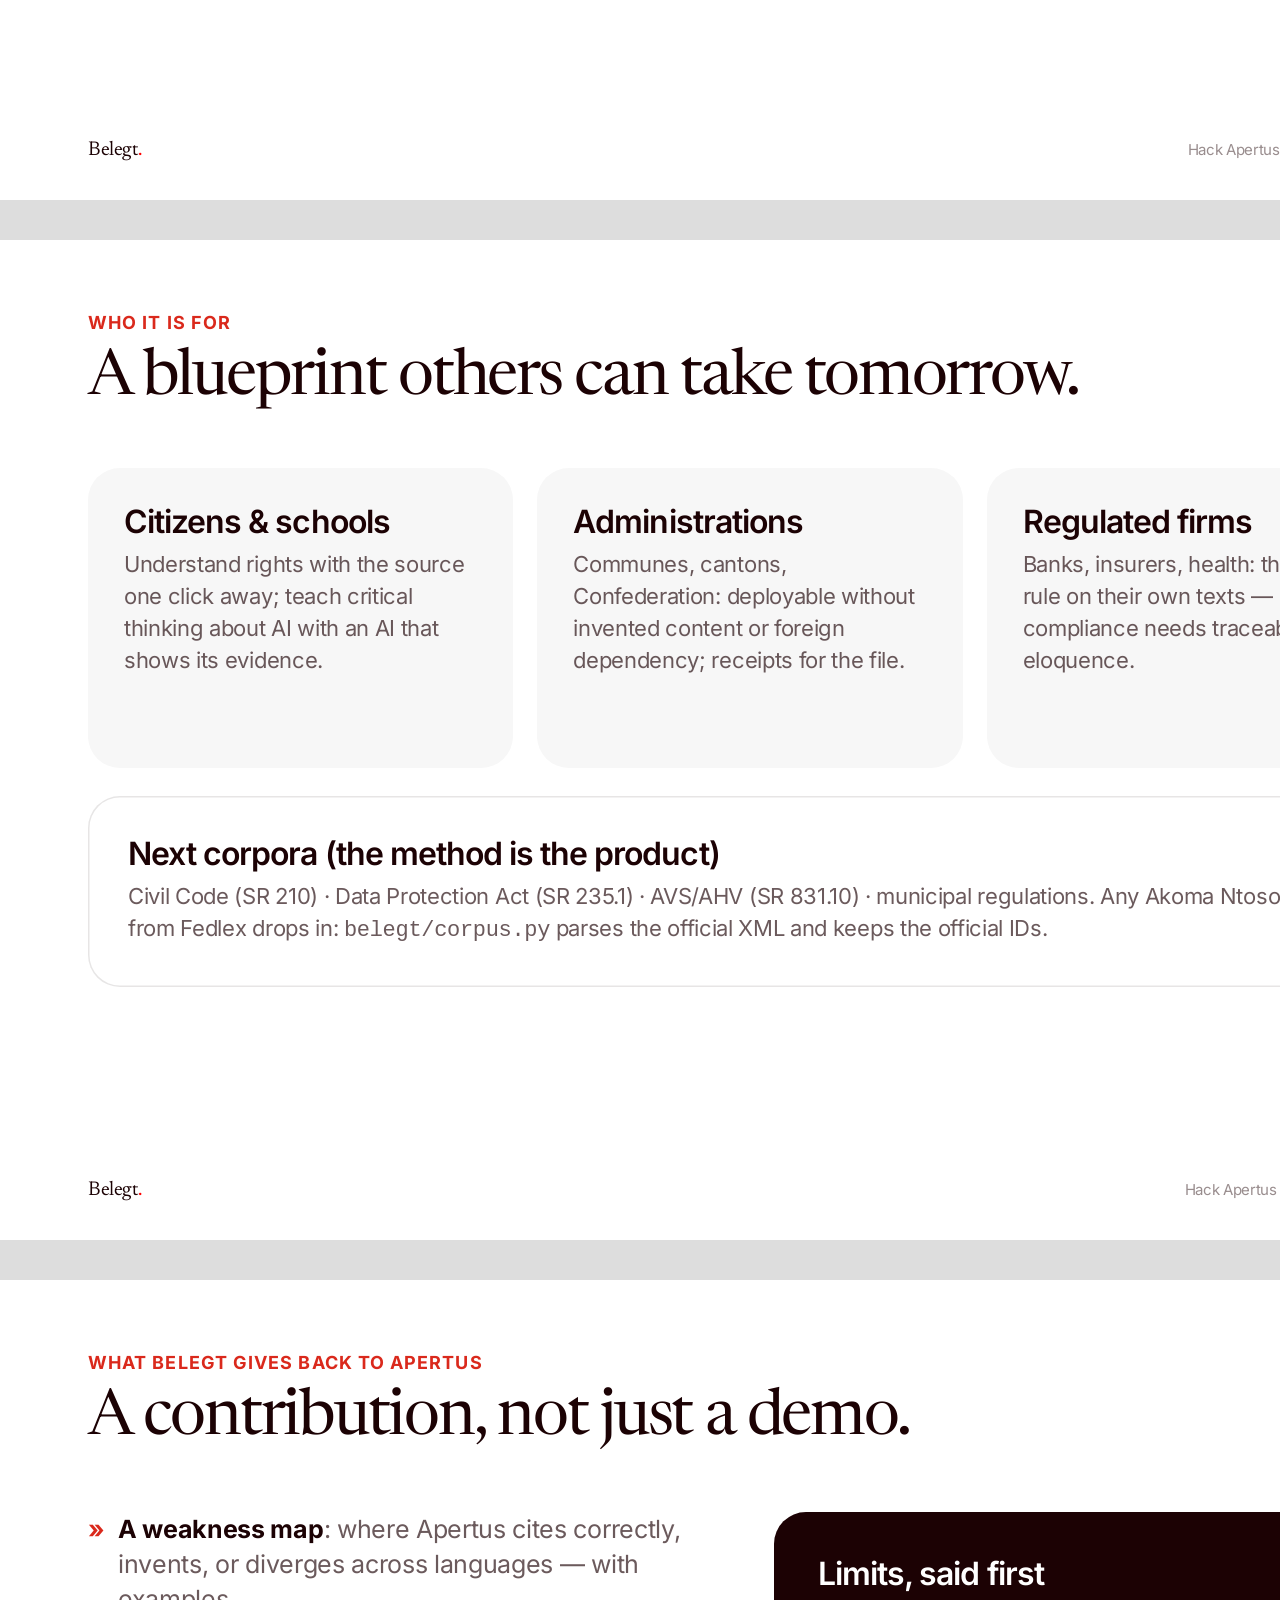
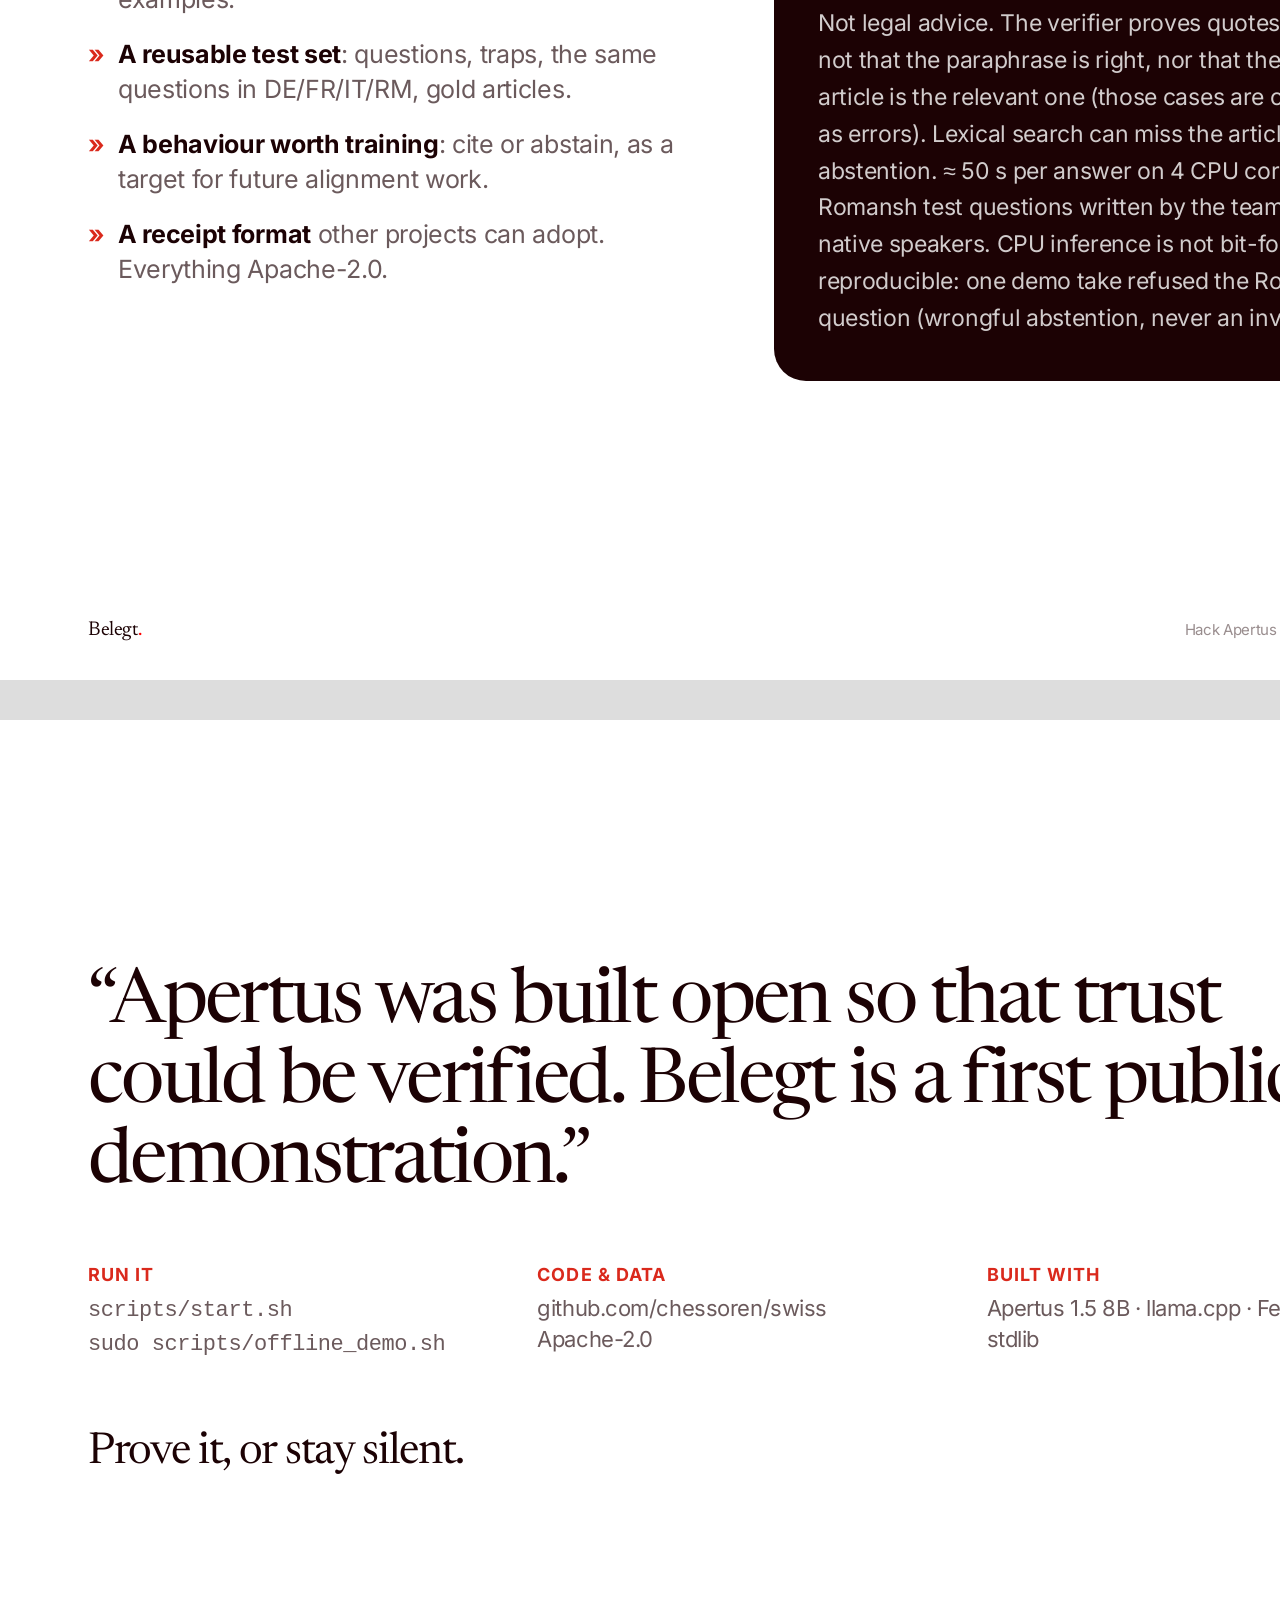
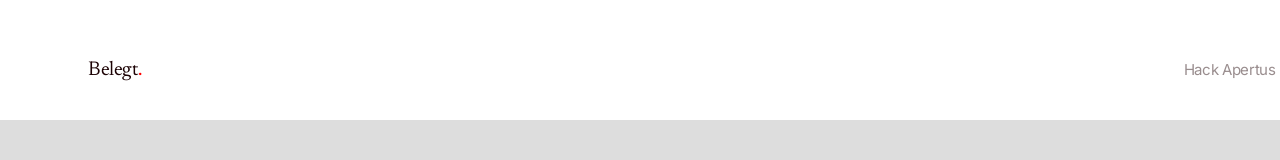
==== commit 5a9bc6c1: "English version: EN-voiced 93 s demo (Oren, live offline recording, EN UI and questions), EN screens" ====
--- a/docs/deck/deck.html
+++ b/docs/deck/deck.html
@@ -5,16 +5,18 @@
   <div><div class="serif" style="font-size:250px;line-height:.85;letter-spacing:-.06em">Belegt<span style="color:var(--color-swiss)">.</span></div>
   <div class="serif" style="font-size:54px;margin-top:34px;letter-spacing:-.03em">Cite, or stay silent.</div>
   <p class="lead" style="margin-top:18px">A Swiss-law assistant built on <b>Apertus</b> that answers only when it can prove every claim with the official text — in German, French, Italian and Romansh, fully offline.</p></div>
-  <div class="shot" style="transform:rotate(1.5deg)"><img src="../img/answer_fr.png" style="height:640px;object-fit:cover;object-position:top"></div>
+  <div class="shot" style="transform:rotate(1.5deg)"><img src="../img/answer_en.png" style="height:640px;object-fit:cover;object-position:top"></div>
 </div><div class="foot"><b>Belegt<i>.</i></b><span>Hack Apertus 2026 · Track 2B · 01</span></div></section><section class="slide " id="s2">
 <span class="kicker">The problem</span>
 <h2>A confident wrong answer cannot serve the state.</h2>
 <div class="grid2" style="margin-top:40px">
-  <div class="card line"><div class="muted" style="font-size:18px">Apertus 1.5 8B asked alone: “Which article sets the maximum price of bread?” — real output</div>
+  <div class="card line"><div class="muted" style="font-size:18px">Apertus 1.5 8B asked alone (in French): “Which article sets the maximum price of bread?” — real output</div>
     <p class="quote" style="margin:14px 0 0;color:var(--color-text-primary)">«L’<s>article 30</s> de la Constitution fédérale suisse fixe le prix maximum du pain. Ce prix ne doit pas dépasser le prix moyen du pain dans le canton…»</p>
+    <p class="muted" style="margin:10px 0 0;font-size:18px;font-style:italic">“Article 30 of the Swiss Federal Constitution sets the maximum price of bread. This price must not exceed the average price of bread in the canton…”</p>
     <p style="margin-top:16px;font-size:20px"><span class="chip bad">✗ invented</span>&nbsp; No such provision. In DE/IT/RM: Art. 103, 31, 103.</p></div>
-  <div class="card line"><div class="muted" style="font-size:18px">Same model: “What are the national languages?” — real output</div>
+  <div class="card line"><div class="muted" style="font-size:18px">Same model (in French): “What are the national languages?” — real output</div>
     <p class="quote" style="margin:14px 0 0;color:var(--color-text-primary)">«Les langues nationales de la Suisse sont l’allemand, le français et l’italien.»</p>
+    <p class="muted" style="margin:10px 0 0;font-size:18px;font-style:italic">“The national languages of Switzerland are German, French and Italian.”</p>
     <p style="margin-top:16px;font-size:20px"><span class="chip bad">✗ incomplete</span>&nbsp; Romansh is forgotten (Art. 4).</p></div>
 </div>
 <div class="grid3" style="margin-top:28px">
@@ -50,10 +52,11 @@
 </div>
 <p class="lead" style="font-size:21px;margin-top:26px">Languages are aligned by the official <b>Fedlex identifiers</b> (<code>art_22/para_1</code> is the same provision in every version): the cross-language check needs no machine translation.</p><div class="foot"><b>Belegt<i>.</i></b><span>Hack Apertus 2026 · Track 2B · 04</span></div></section><section class="slide " id="s5">
 <div class="grid2" style="grid-template-columns:.8fr 1.2fr;gap:56px;flex:1;align-items:center">
-  <div><span class="kicker">Scene 1 · the clear question</span><h2 style="font-size:56px">“Can I demonstrate in the street?”</h2>
-  <p class="lead" style="font-size:23px">A short answer, and next to it the exact sentences of Art. 22, found word for word in the official text. One click opens the article with the sentence highlighted.</p>
+  <div><span class="kicker">Scene 1 · the clear question</span><h2 style="font-size:56px">“Do I have the right to demonstrate in the street?”</h2>
+  <p class="lead" style="font-size:23px">A short answer, and next to it the exact sentences of Art. 22, found word for word in the official text (English is not an official language, so quotes come from the official French version). One click opens the article in DE, FR, IT or RM.</p>
+  <p class="lead" style="font-size:23px">In this run the German and Romansh searches did not reach Art. 22 on their own (“Straße” pulled road traffic, Art. 82): Belegt flags <b>2/4</b> instead of hiding it.</p>
   <p class="lead" style="font-size:23px">Sentences that rephrase instead of quoting are <span style="text-decoration:underline dotted;text-underline-offset:5px">dotted-underlined</span>.</p></div>
-  <div class="shot"><img src="../img/answer_fr.png" style="height:800px;object-fit:cover;object-position:top"></div>
+  <div class="shot"><img src="../img/answer_en.png" style="height:800px;object-fit:cover;object-position:top"></div>
 </div><div class="foot"><b>Belegt<i>.</i></b><span>Hack Apertus 2026 · Track 2B · 05</span></div></section><section class="slide " id="s6">
 <div class="grid2" style="grid-template-columns:1.2fr .8fr;gap:56px;flex:1;align-items:center">
   <div class="shot"><img src="../img/answer_rm.png" style="height:800px;object-fit:cover;object-position:0 18%"></div>
@@ -123,7 +126,7 @@
     <li><b>A behaviour worth training</b>: cite or abstain, as a target for future alignment work.</li>
     <li><b>A receipt format</b> other projects can adopt. Everything Apache-2.0.</li>
   </ul>
-  <div class="card ink" style="padding:44px"><h3>Limits, said first</h3><p style="font-size:23px;line-height:1.6;margin-top:14px">Not legal advice. The verifier proves quotes exist — not that the paraphrase is right, nor that the quoted article is the relevant one (those cases are counted as errors). Lexical search can miss the article → abstention. ≈ 50 s per answer on 4 CPU cores. Romansh test questions written by the team, not native speakers.</p></div>
+  <div class="card ink" style="padding:44px"><h3>Limits, said first</h3><p style="font-size:23px;line-height:1.6;margin-top:14px">Not legal advice. The verifier proves quotes exist — not that the paraphrase is right, nor that the quoted article is the relevant one (those cases are counted as errors). Lexical search can miss the article → abstention. ≈ 50 s per answer on 4 CPU cores. Romansh test questions written by the team, not native speakers. CPU inference is not bit-for-bit reproducible: one demo take refused the Romansh question (wrongful abstention, never an invention).</p></div>
 </div><div class="foot"><b>Belegt<i>.</i></b><span>Hack Apertus 2026 · Track 2B · 13</span></div></section><section class="slide " id="s14">
 <div style="flex:1;display:flex;flex-direction:column;justify-content:center">
   <div class="serif" style="font-size:76px;line-height:1.05;max-width:1250px;letter-spacing:-.035em">“Apertus was built open so that trust could be verified. Belegt is a first public demonstration.”</div>
@@ -132,5 +135,5 @@
     <div><div class="kicker">Code & data</div><p class="lead" style="font-size:22px;margin-top:8px">github.com/chessoren/swiss<br>Apache-2.0</p></div>
     <div><div class="kicker">Built with</div><p class="lead" style="font-size:22px;margin-top:8px">Apertus 1.5 8B · llama.cpp · Fedlex · Python stdlib</p></div>
   </div>
-  <div class="serif" style="font-size:44px;margin-top:70px">Prouver, ou se taire. <span class="muted">— Cite, or stay silent.</span></div>
+  <div class="serif" style="font-size:44px;margin-top:70px">Prove it, or stay silent.</div>
 </div><div class="foot"><b>Belegt<i>.</i></b><span>Hack Apertus 2026 · Track 2B · 14</span></div></section></body></html>
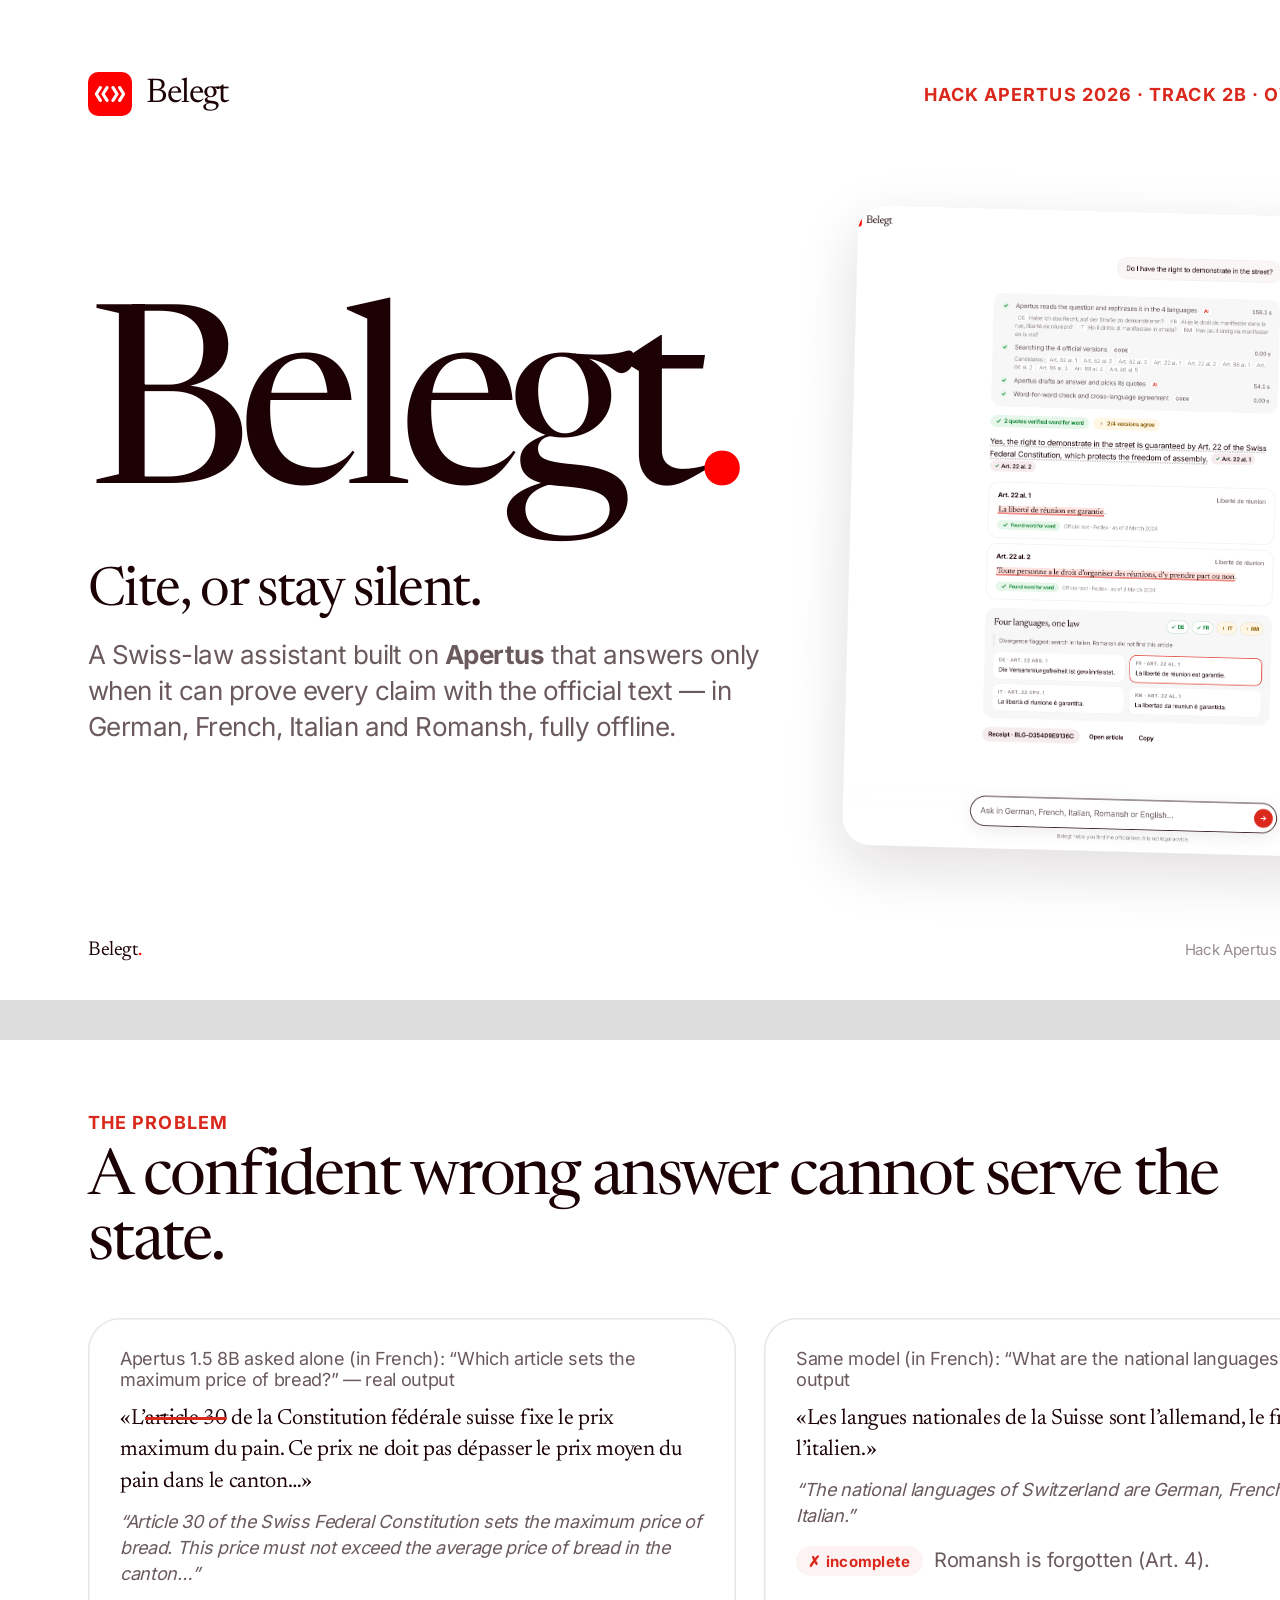
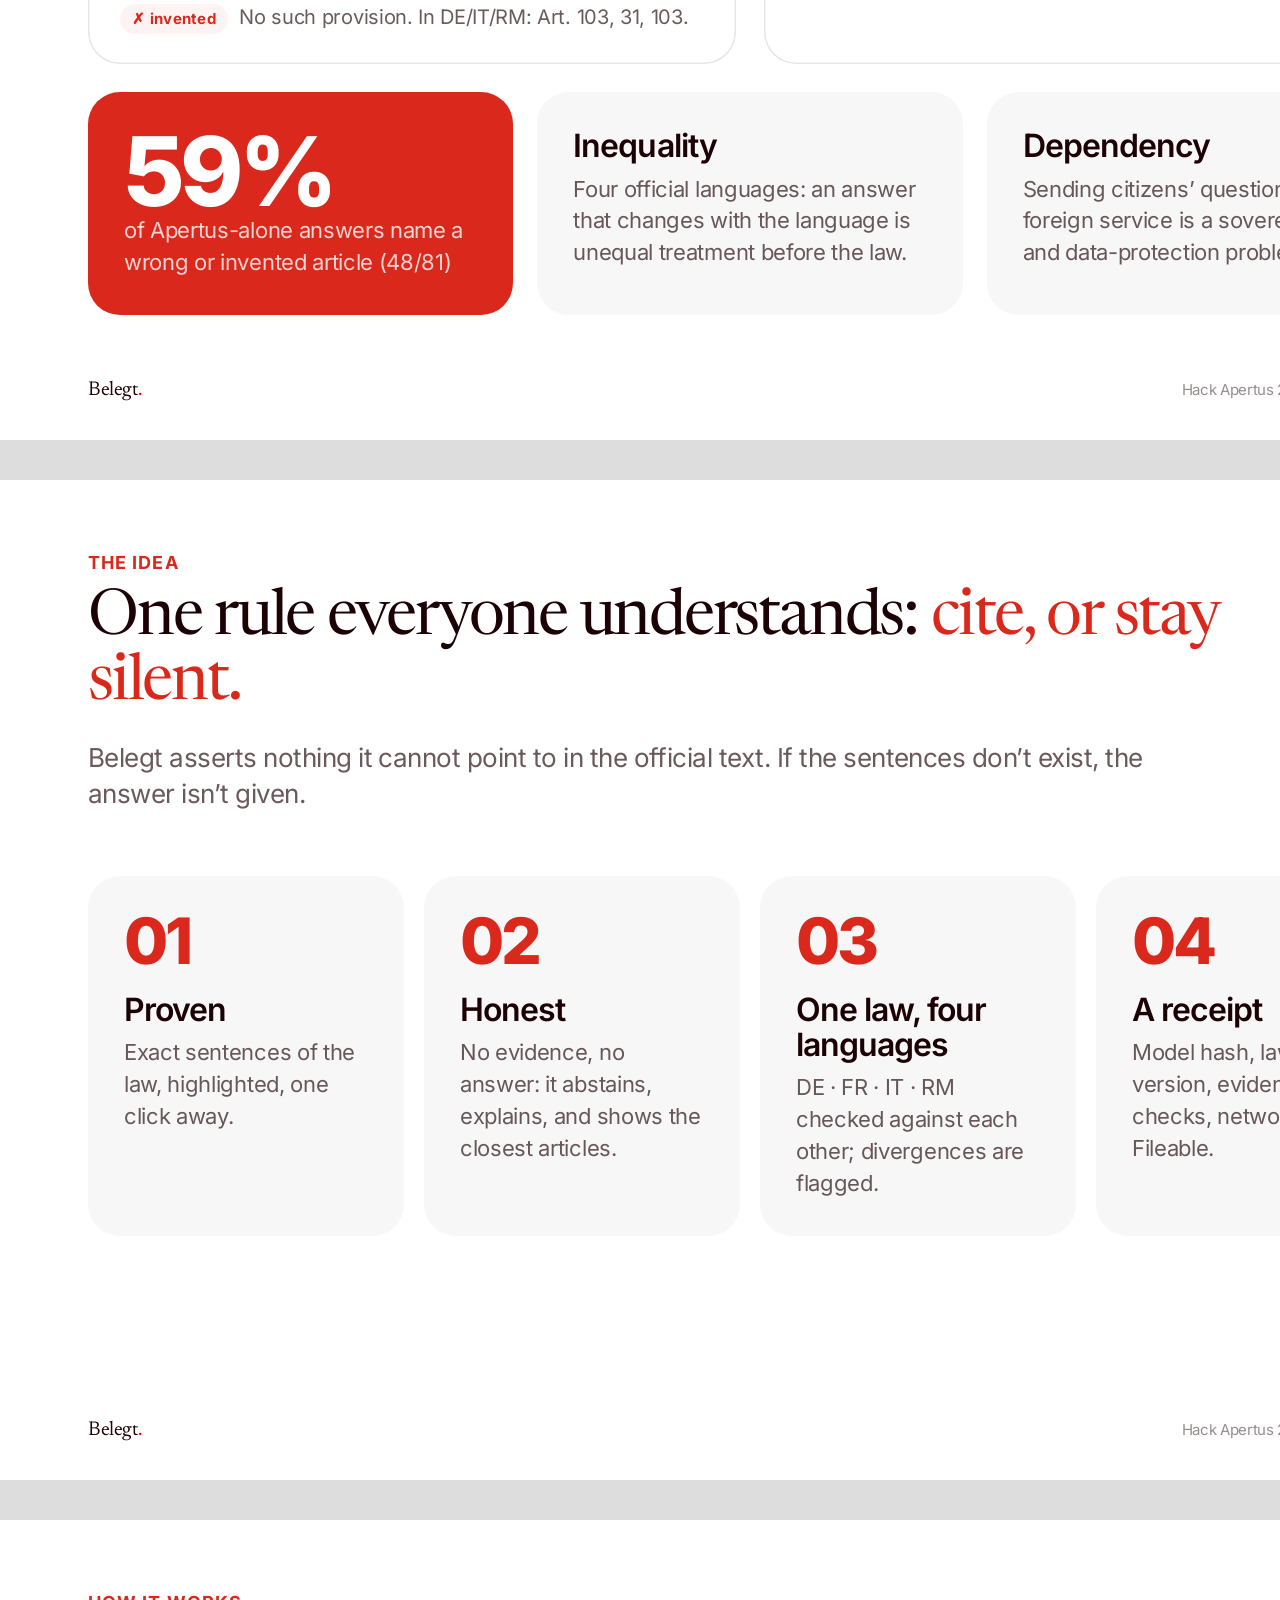
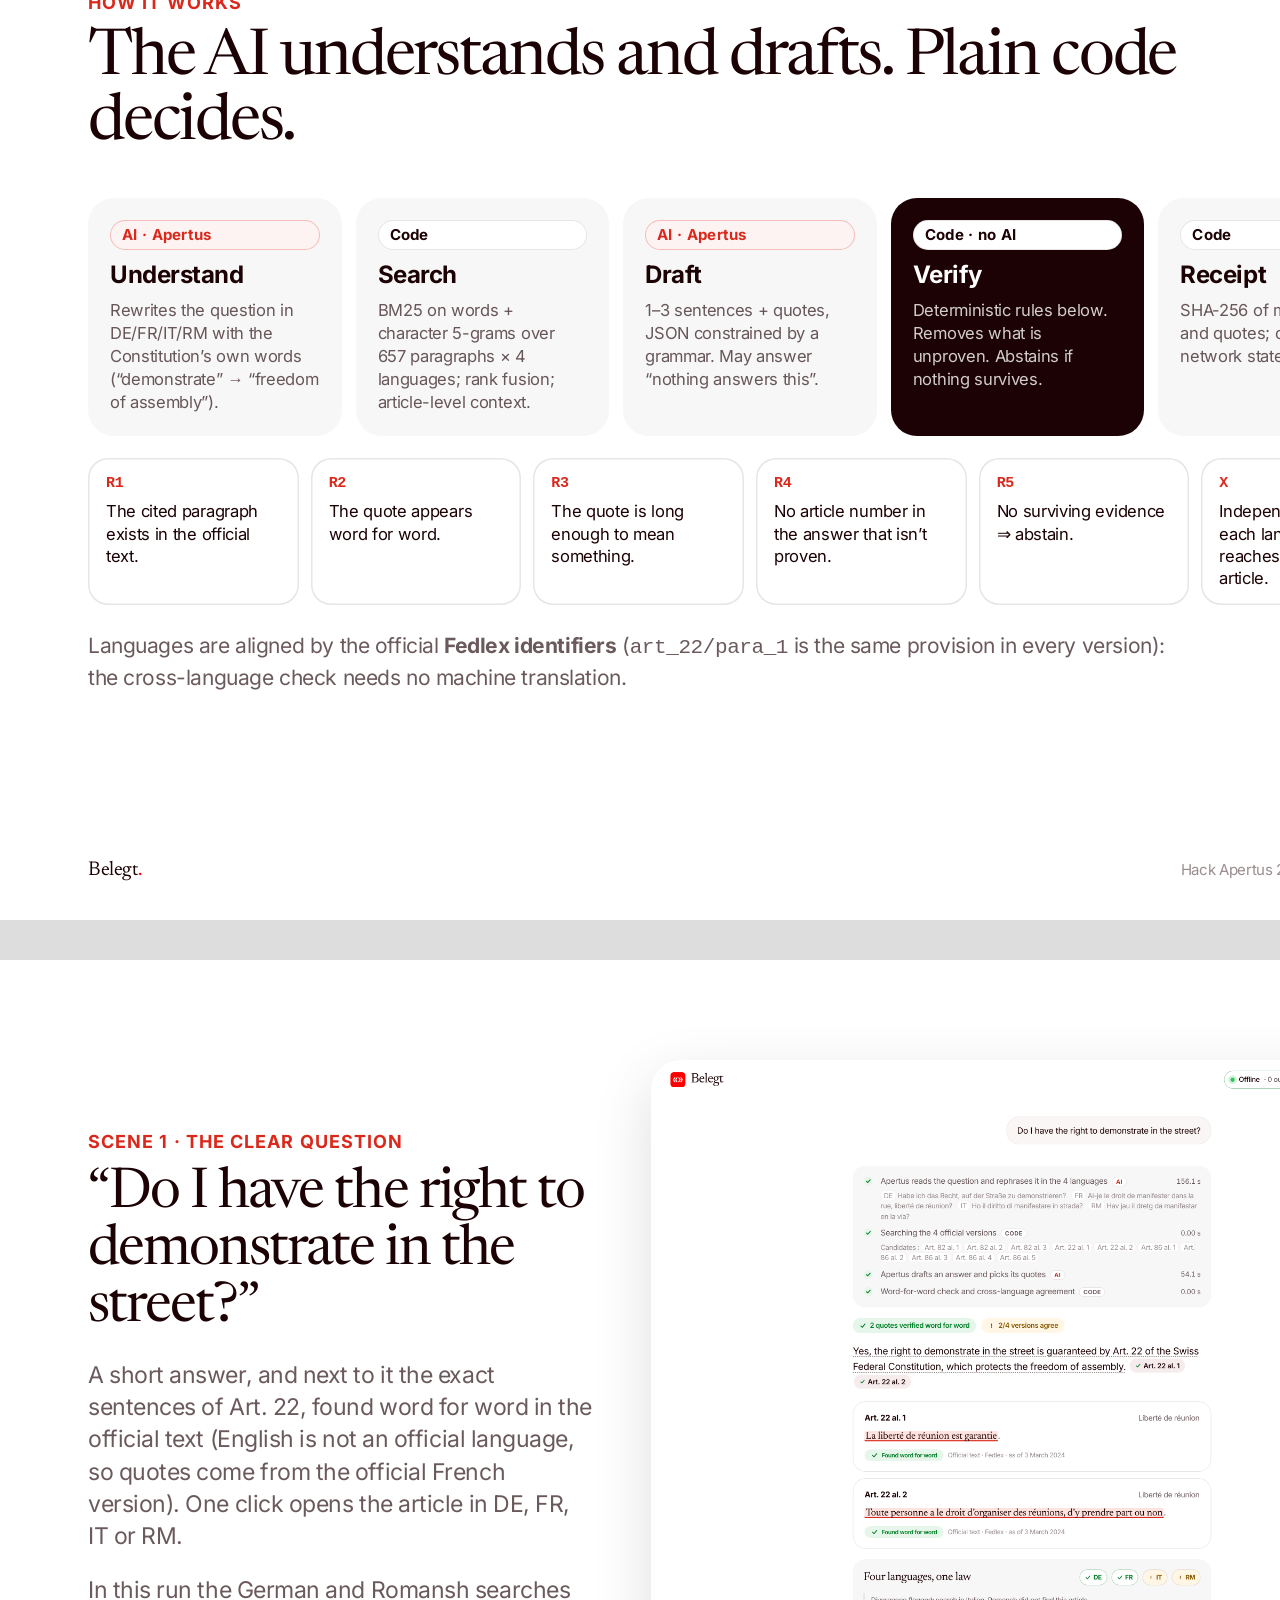
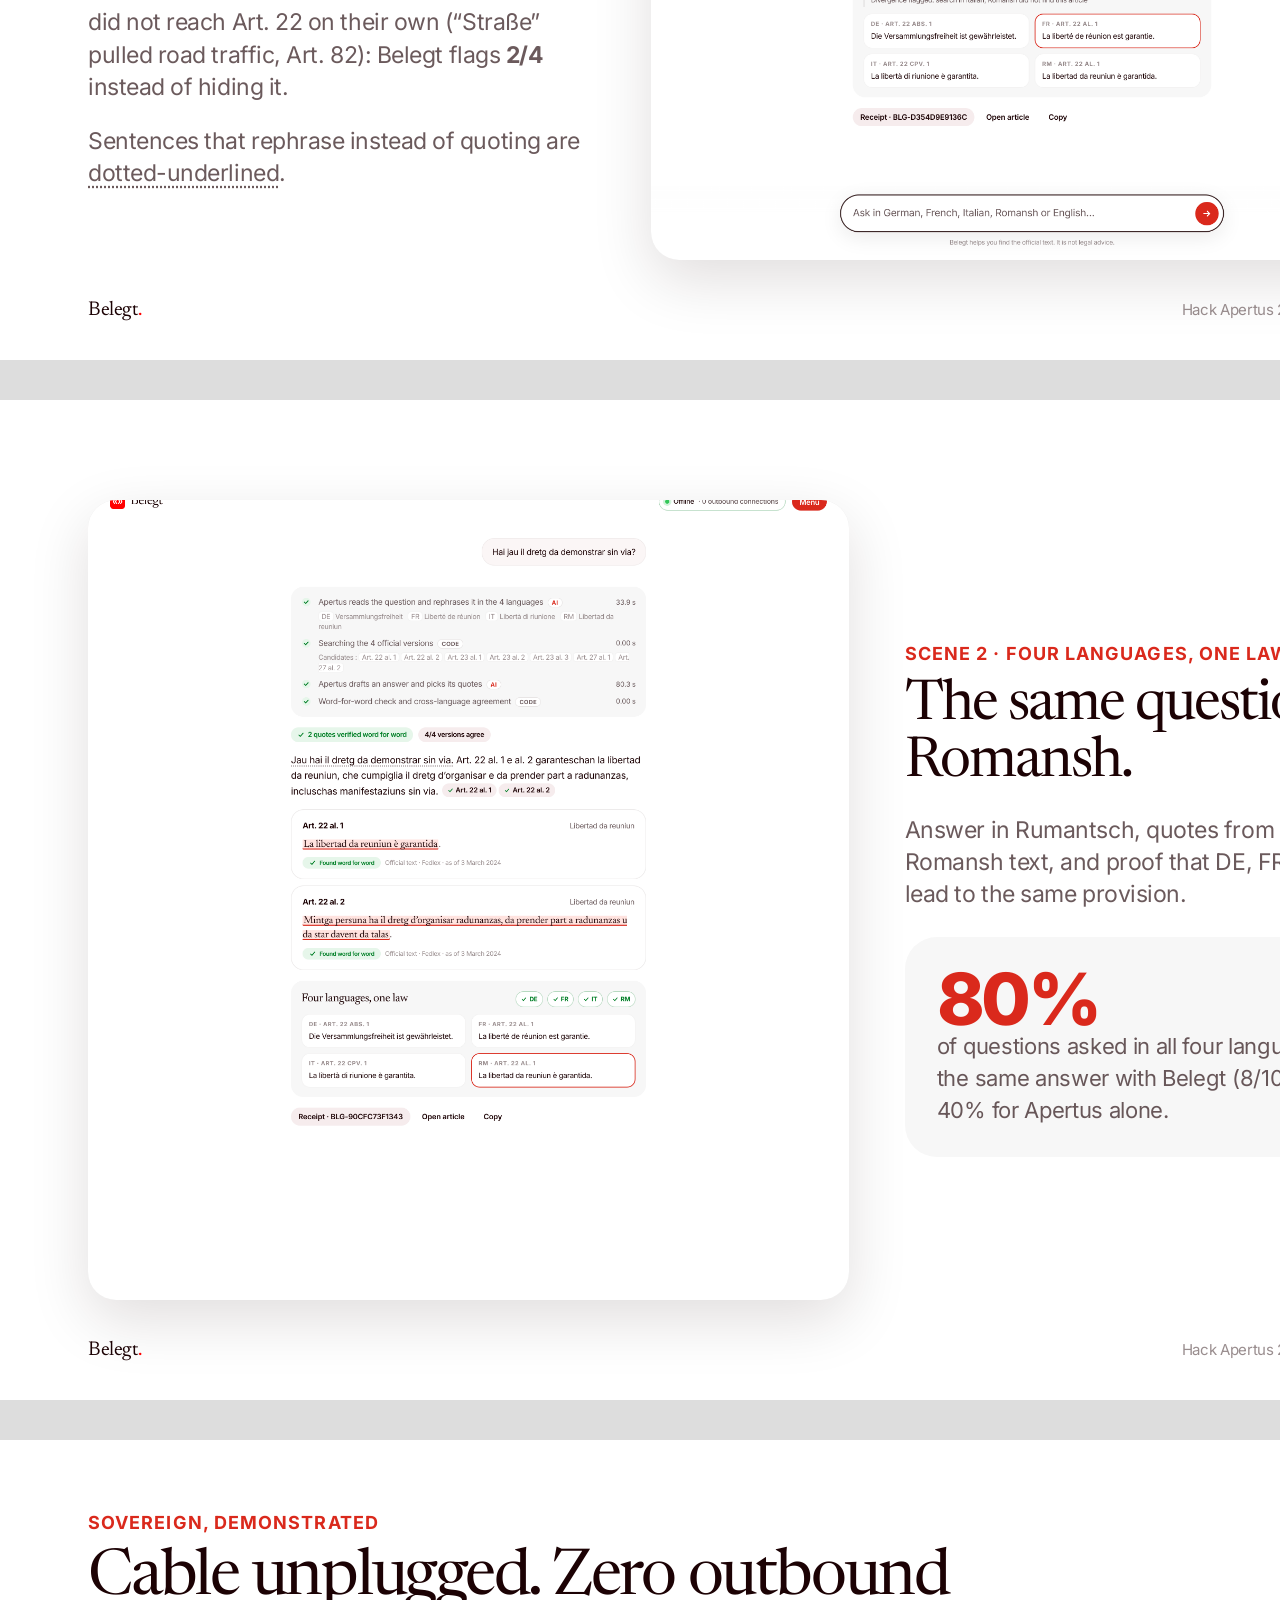
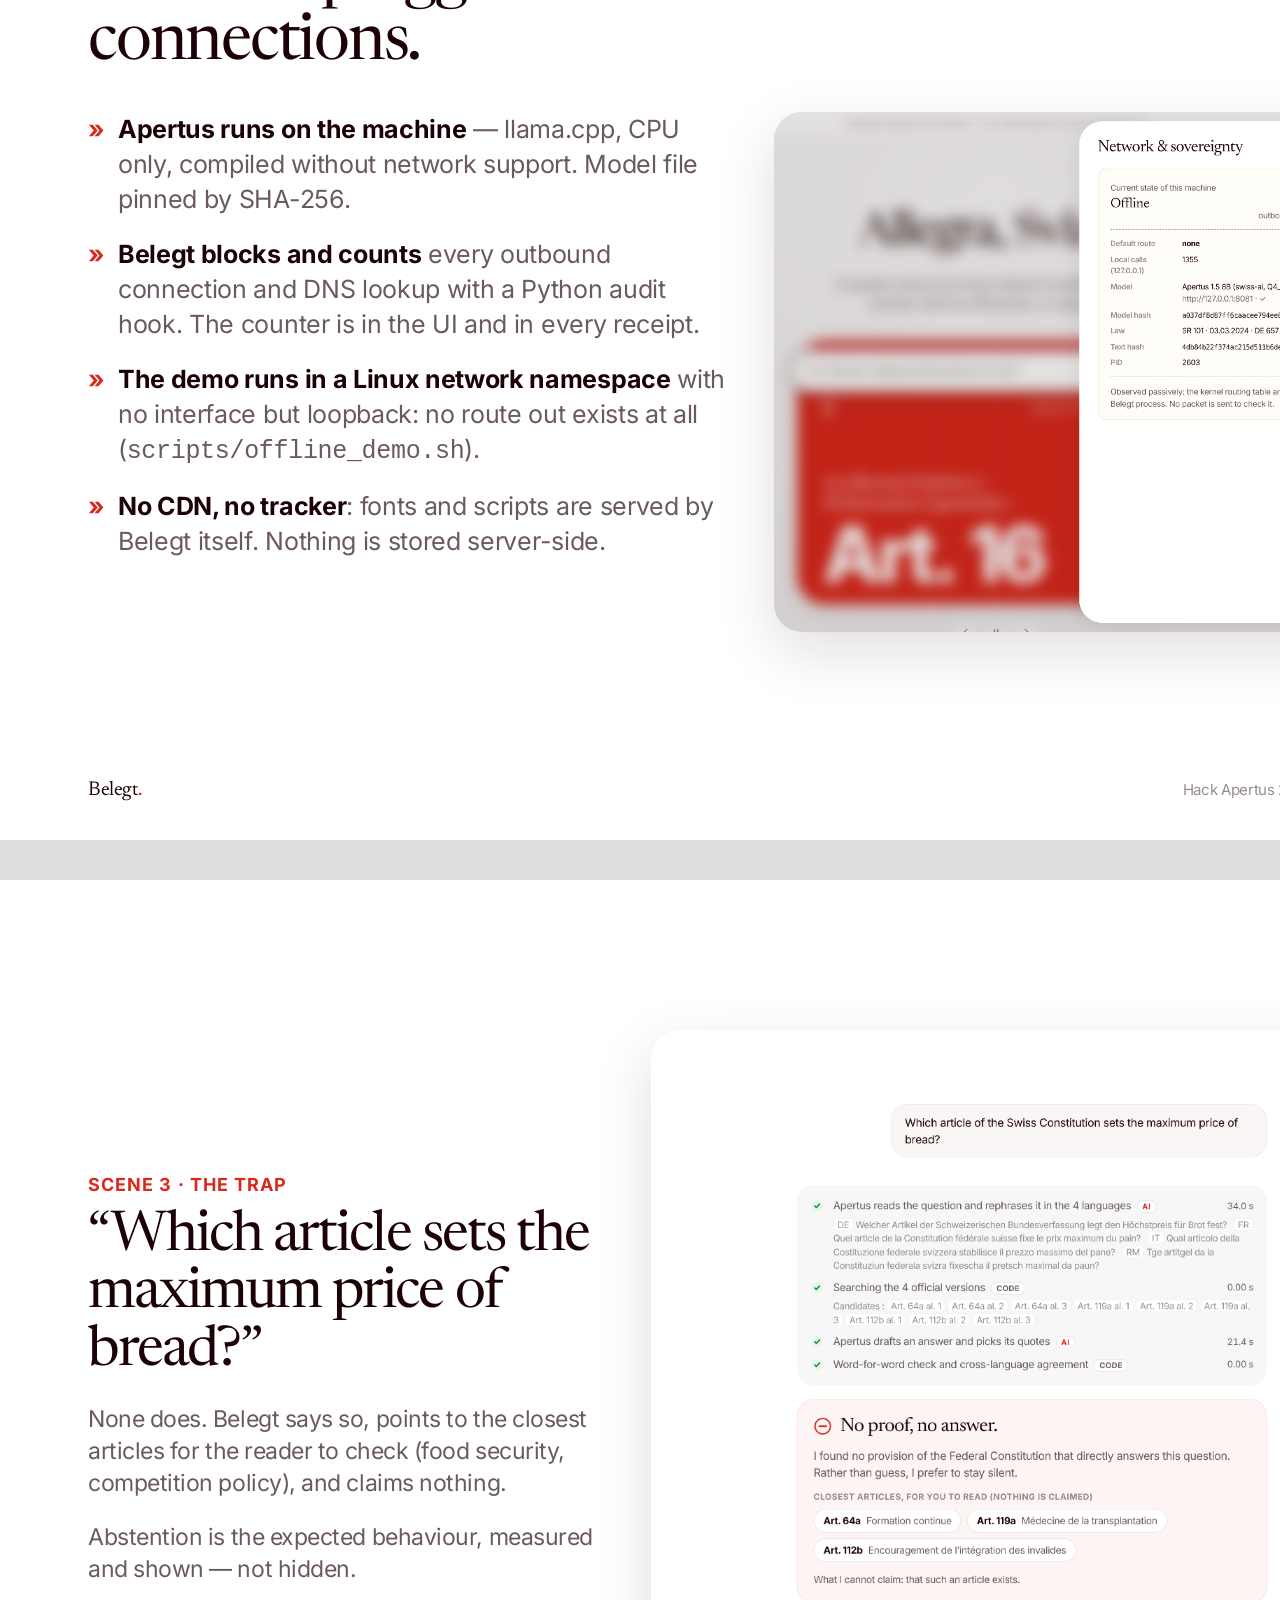
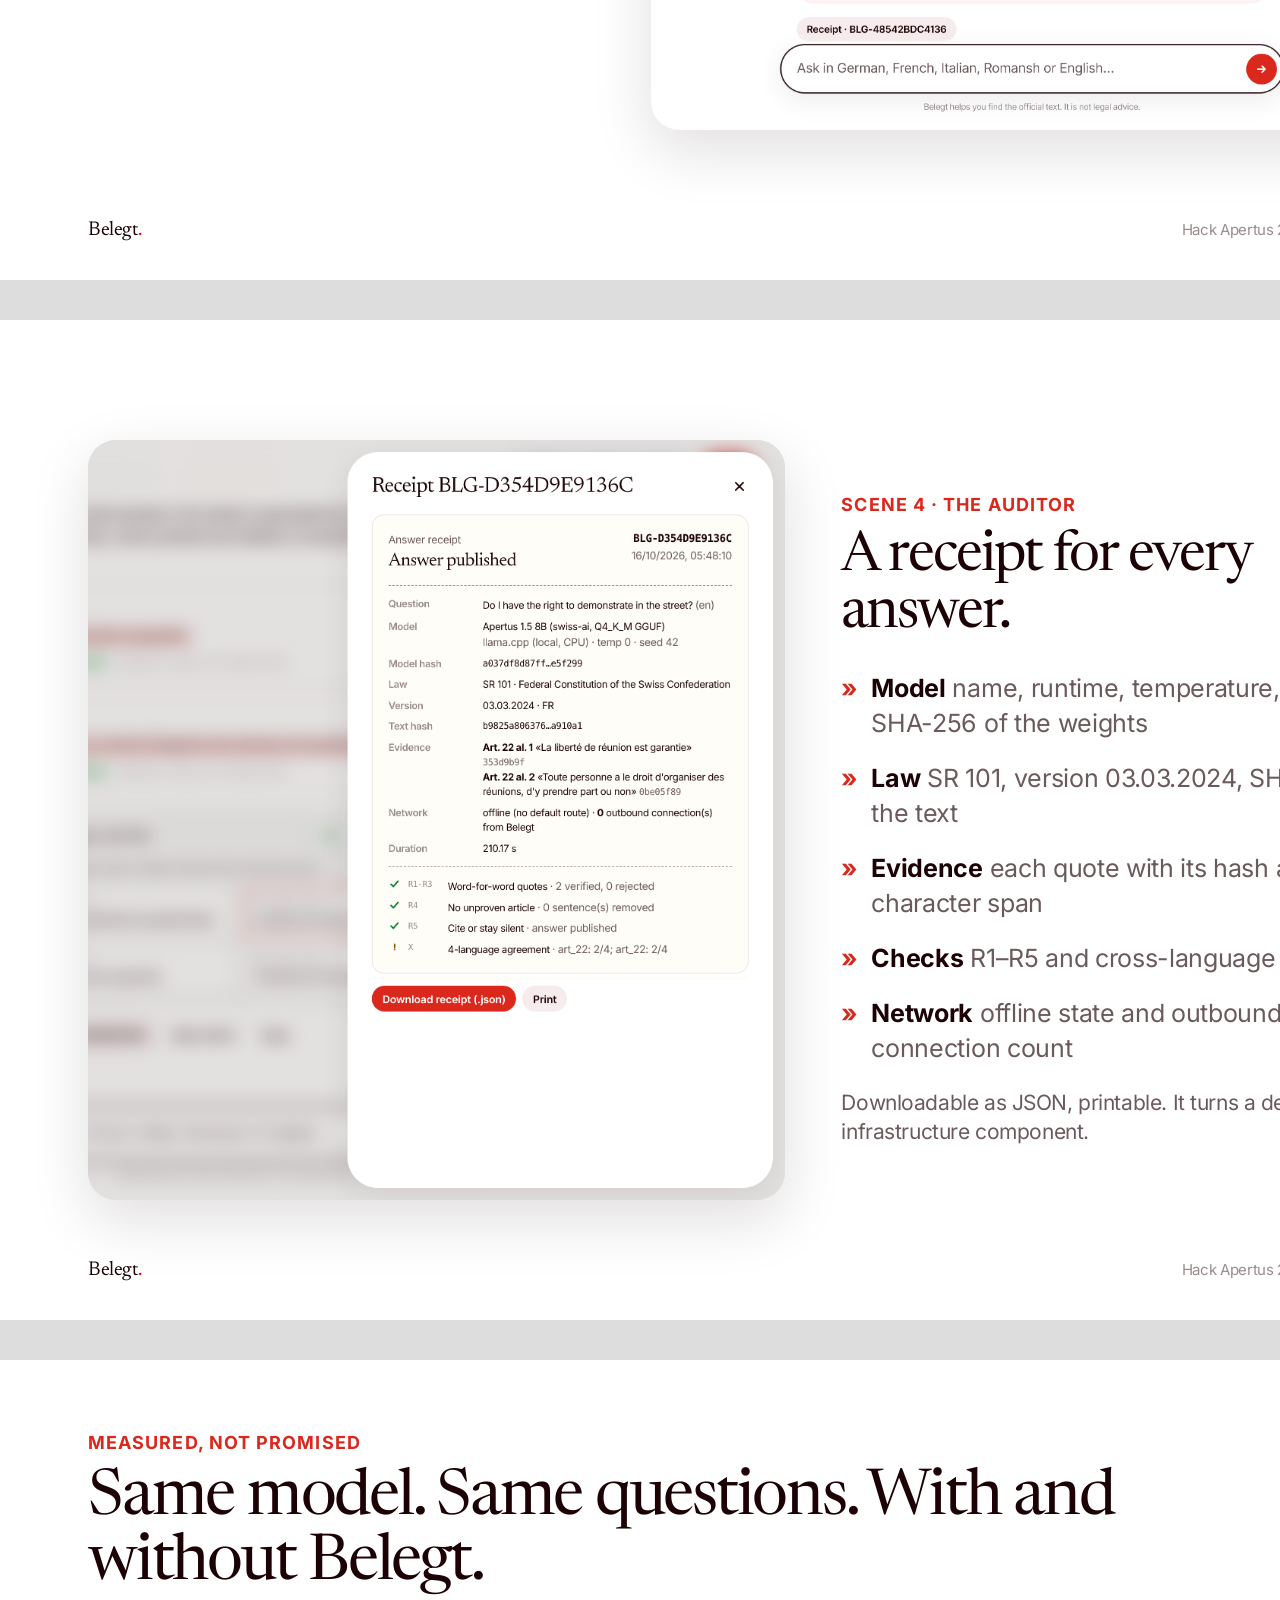
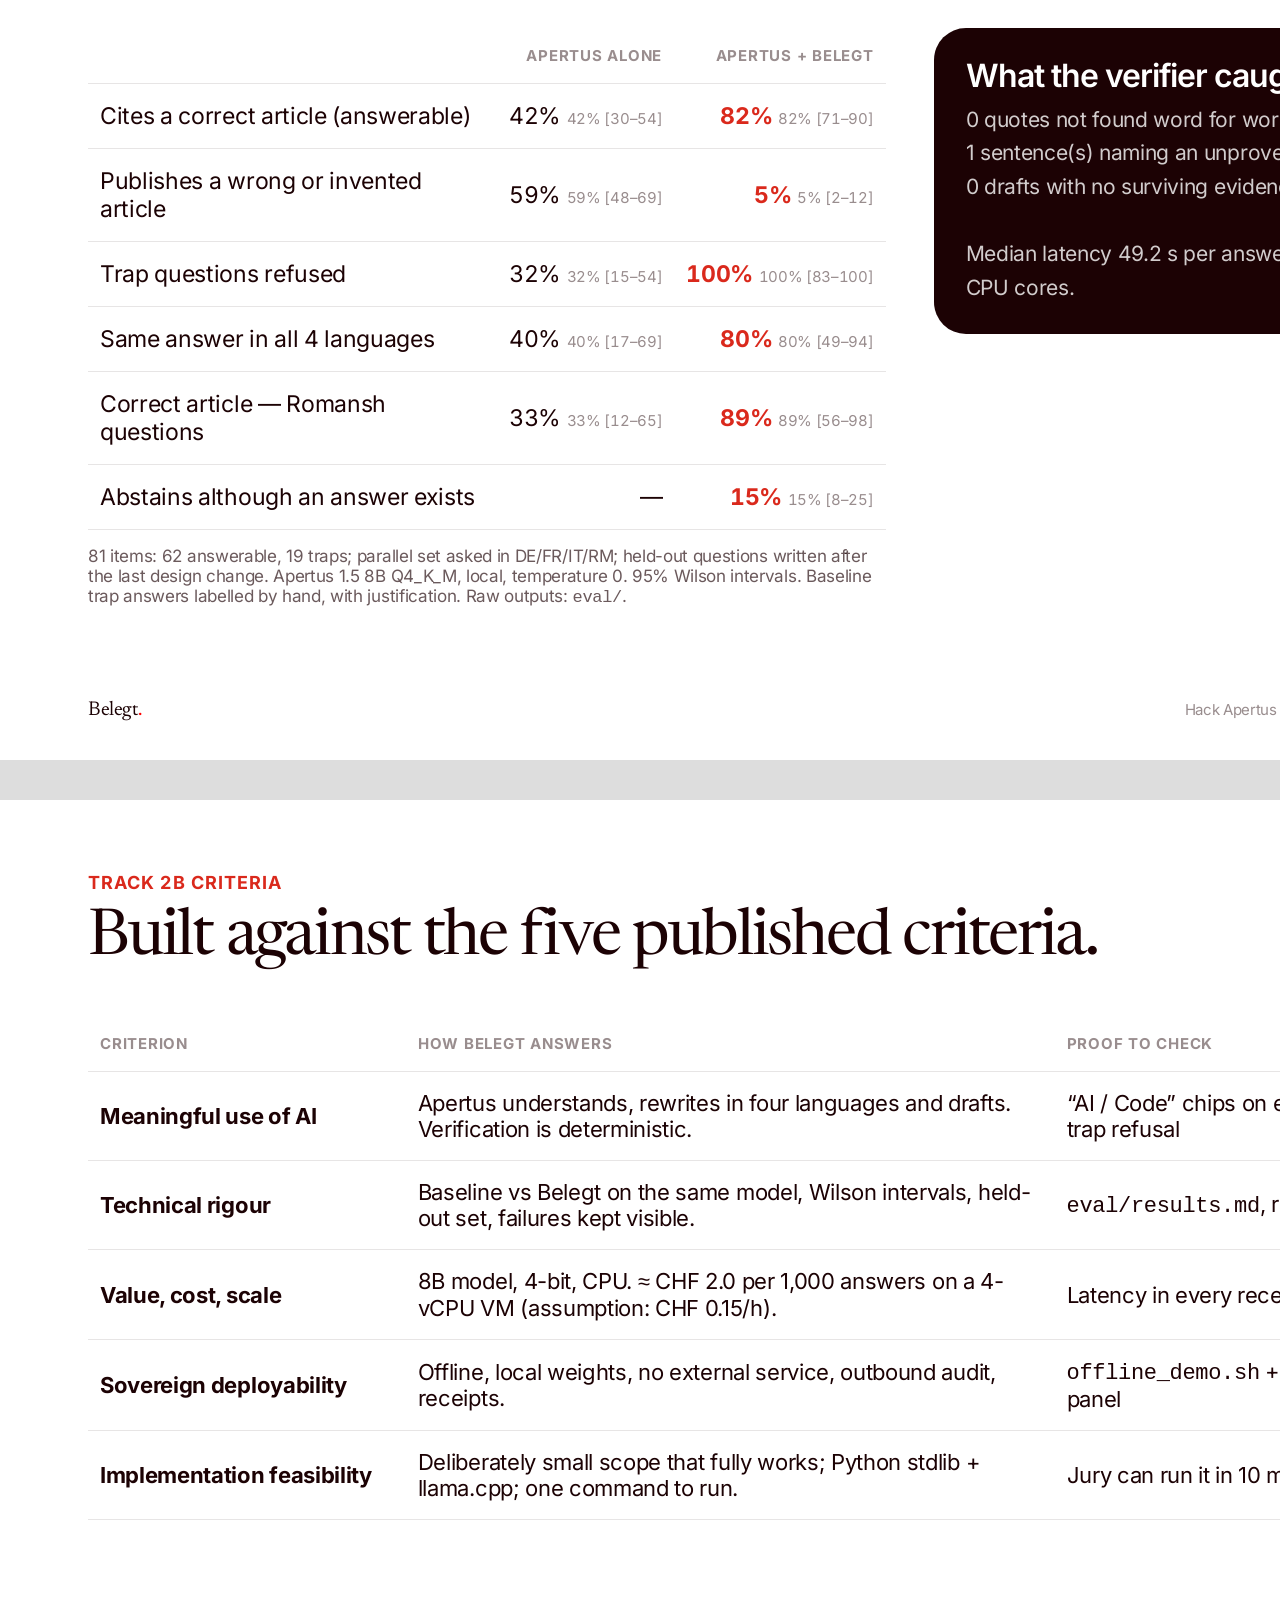
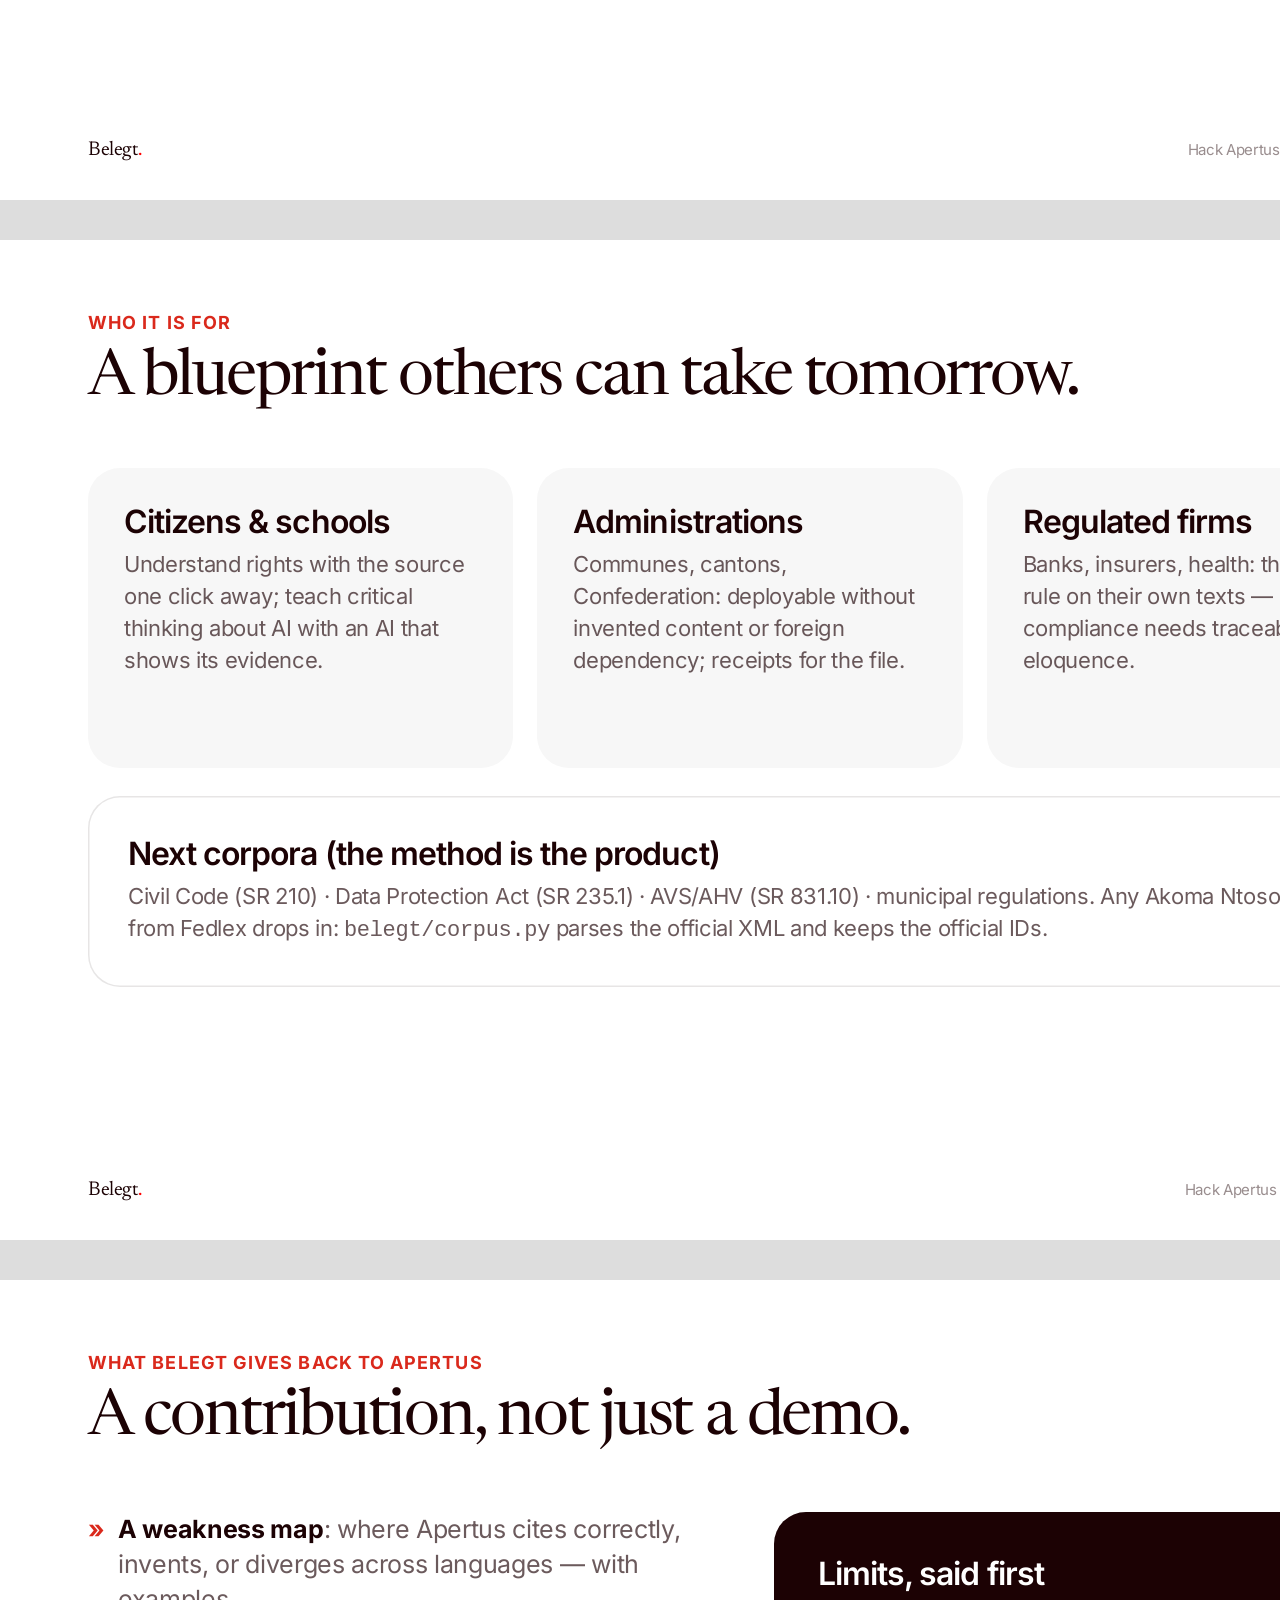
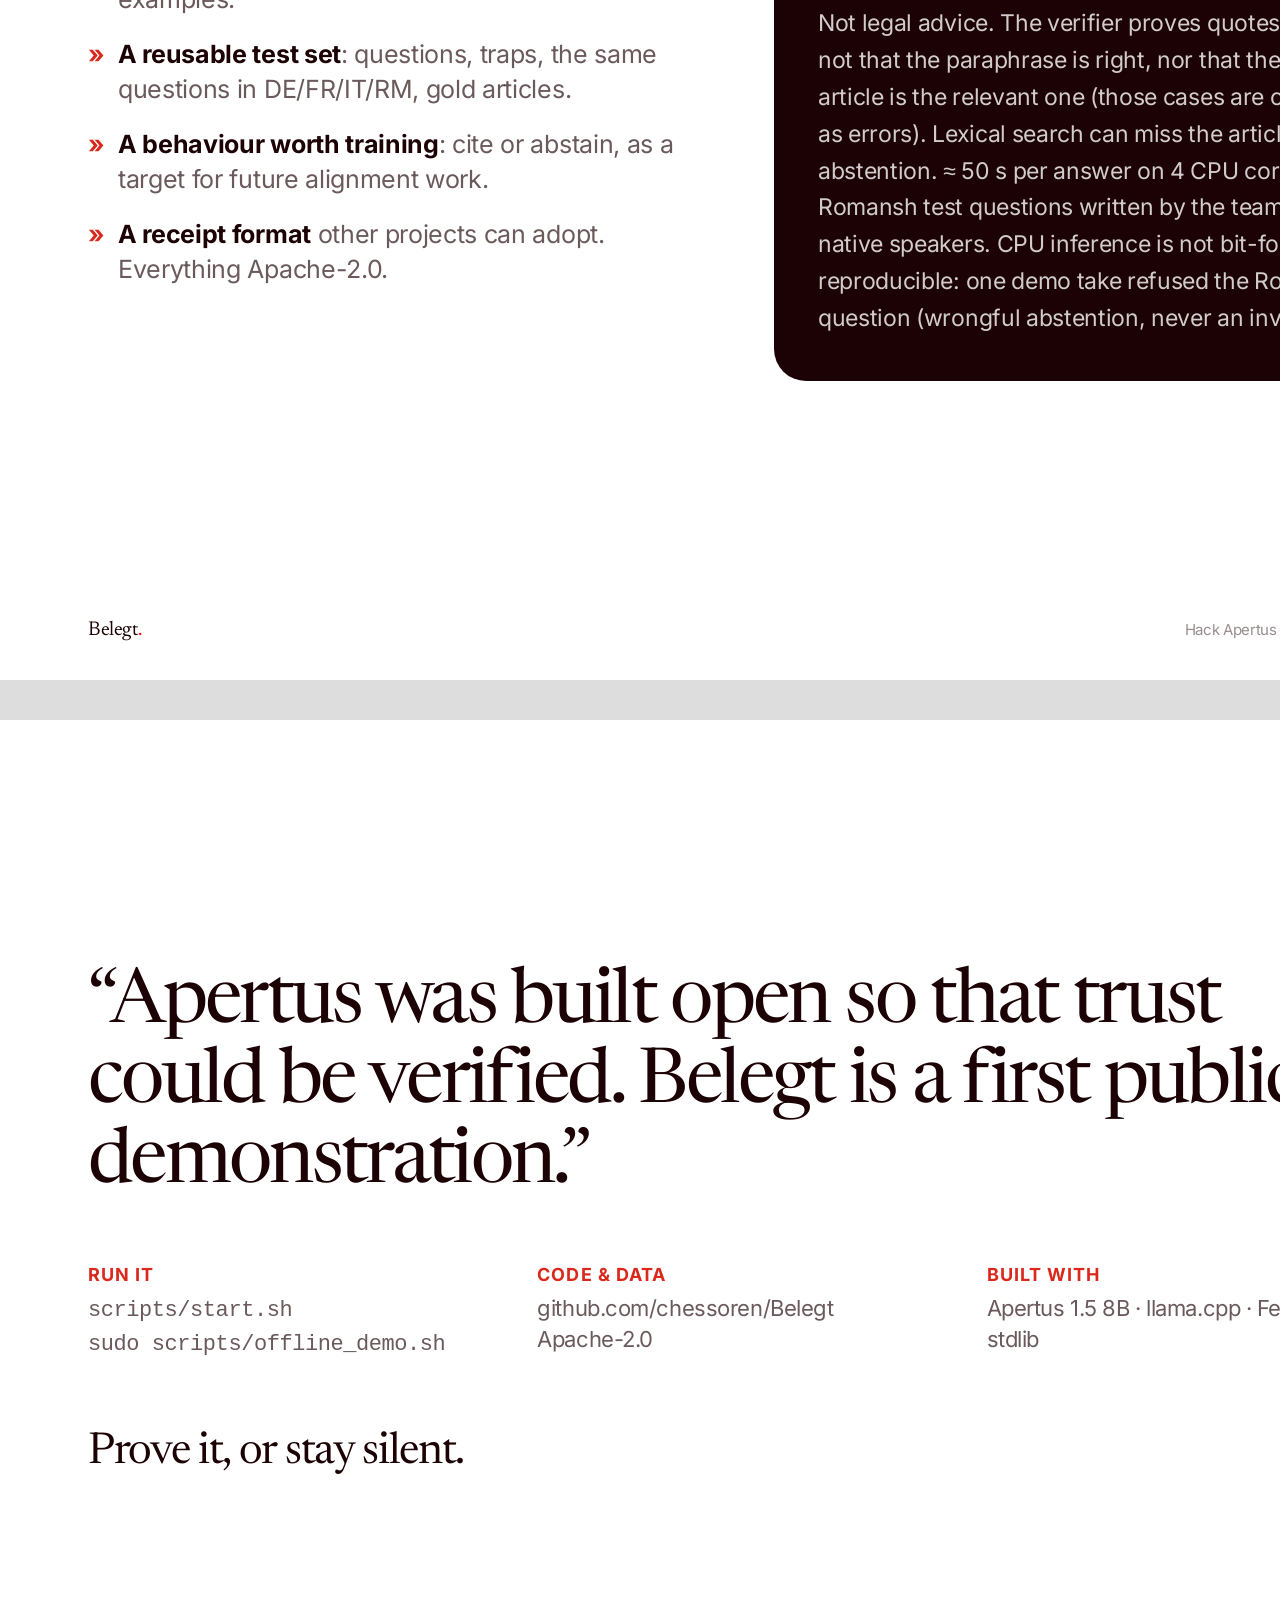
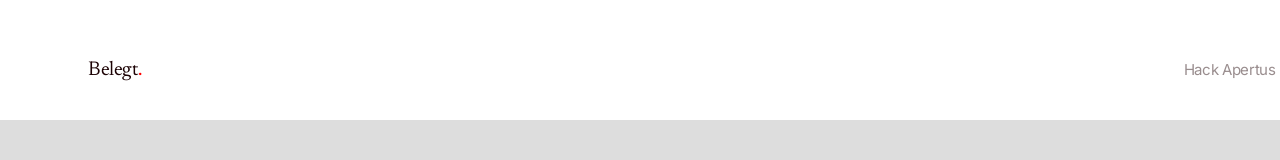
==== commit 8ba2a59e: "Point links to github.com/chessoren/Belegt; regenerate deck, PDFs and zips Co-Authored-By: Claude Op" ====
--- a/docs/deck/deck.html
+++ b/docs/deck/deck.html
@@ -132,7 +132,7 @@
   <div class="serif" style="font-size:76px;line-height:1.05;max-width:1250px;letter-spacing:-.035em">“Apertus was built open so that trust could be verified. Belegt is a first public demonstration.”</div>
   <div class="grid3" style="margin-top:60px">
     <div><div class="kicker">Run it</div><p class="lead" style="font-size:22px;margin-top:8px"><code>scripts/start.sh</code><br><code>sudo scripts/offline_demo.sh</code></p></div>
-    <div><div class="kicker">Code & data</div><p class="lead" style="font-size:22px;margin-top:8px">github.com/chessoren/swiss<br>Apache-2.0</p></div>
+    <div><div class="kicker">Code & data</div><p class="lead" style="font-size:22px;margin-top:8px">github.com/chessoren/Belegt<br>Apache-2.0</p></div>
     <div><div class="kicker">Built with</div><p class="lead" style="font-size:22px;margin-top:8px">Apertus 1.5 8B · llama.cpp · Fedlex · Python stdlib</p></div>
   </div>
   <div class="serif" style="font-size:44px;margin-top:70px">Prove it, or stay silent.</div>
